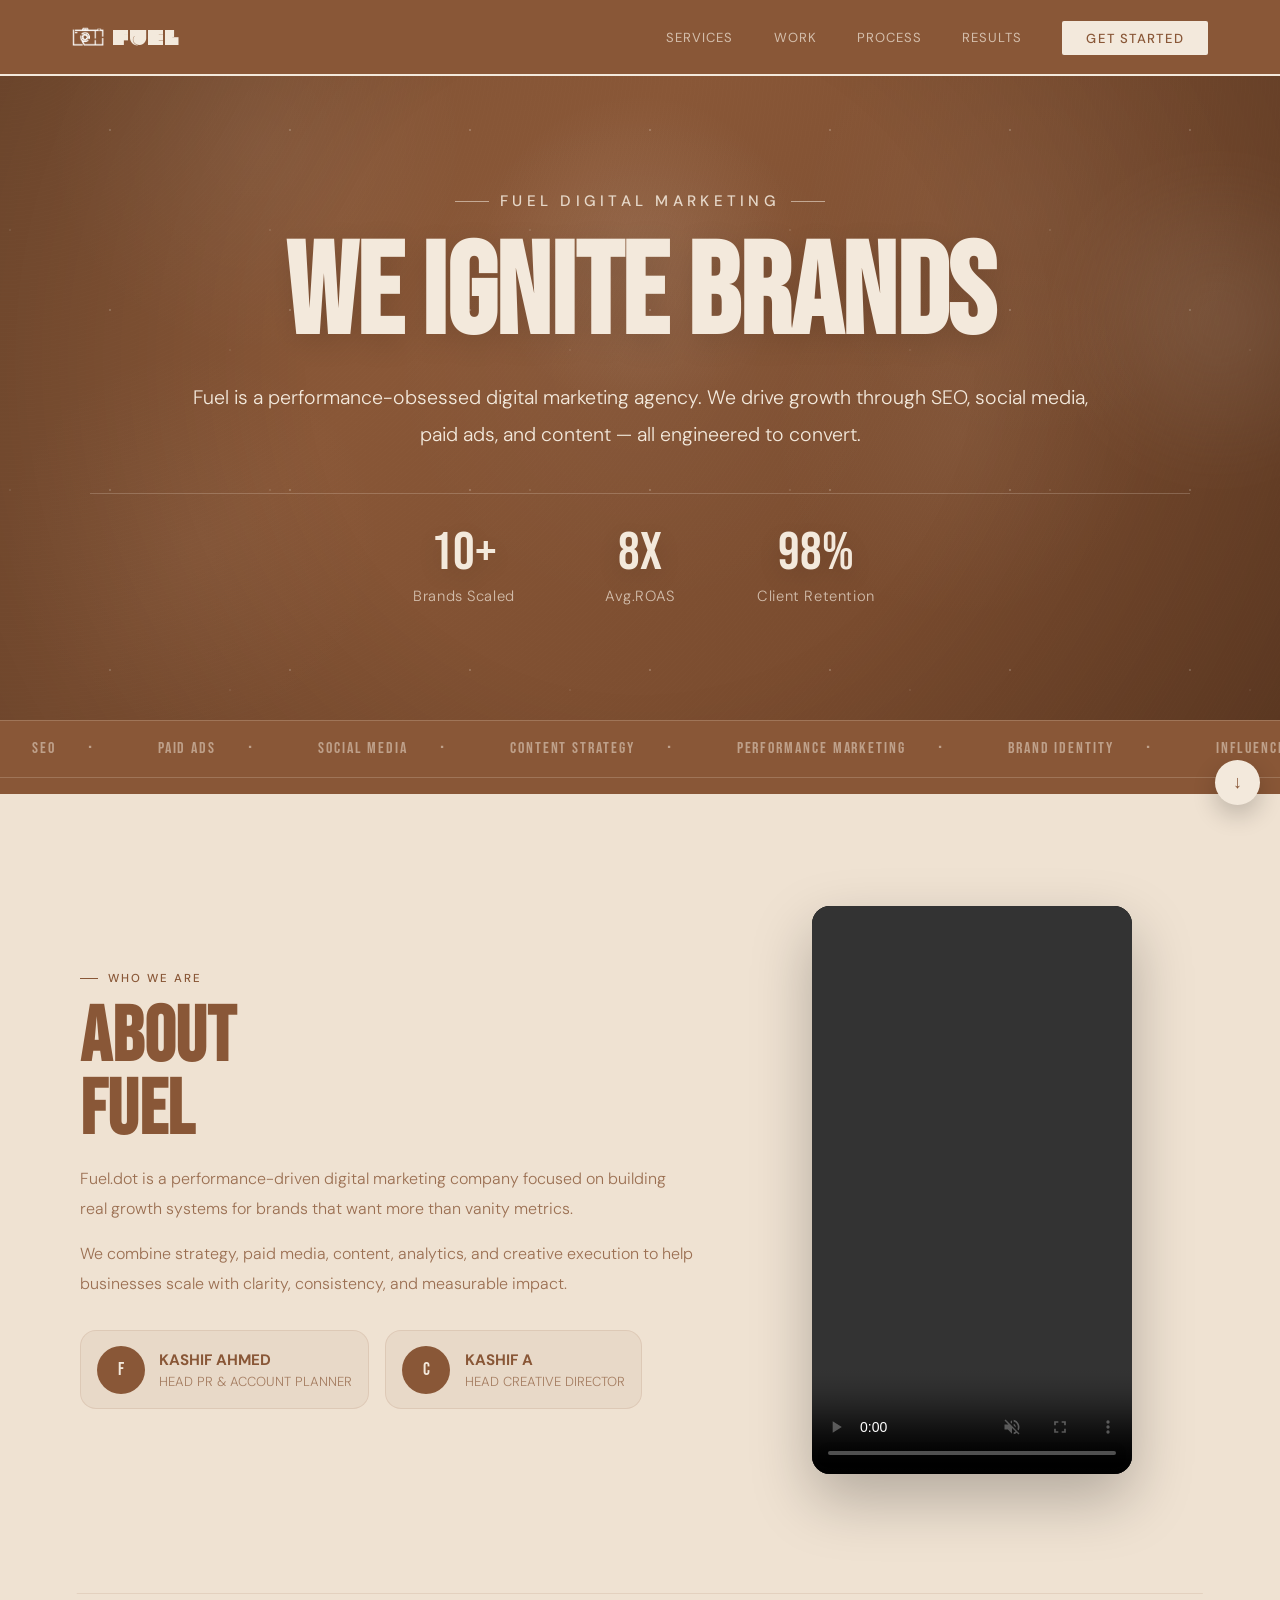
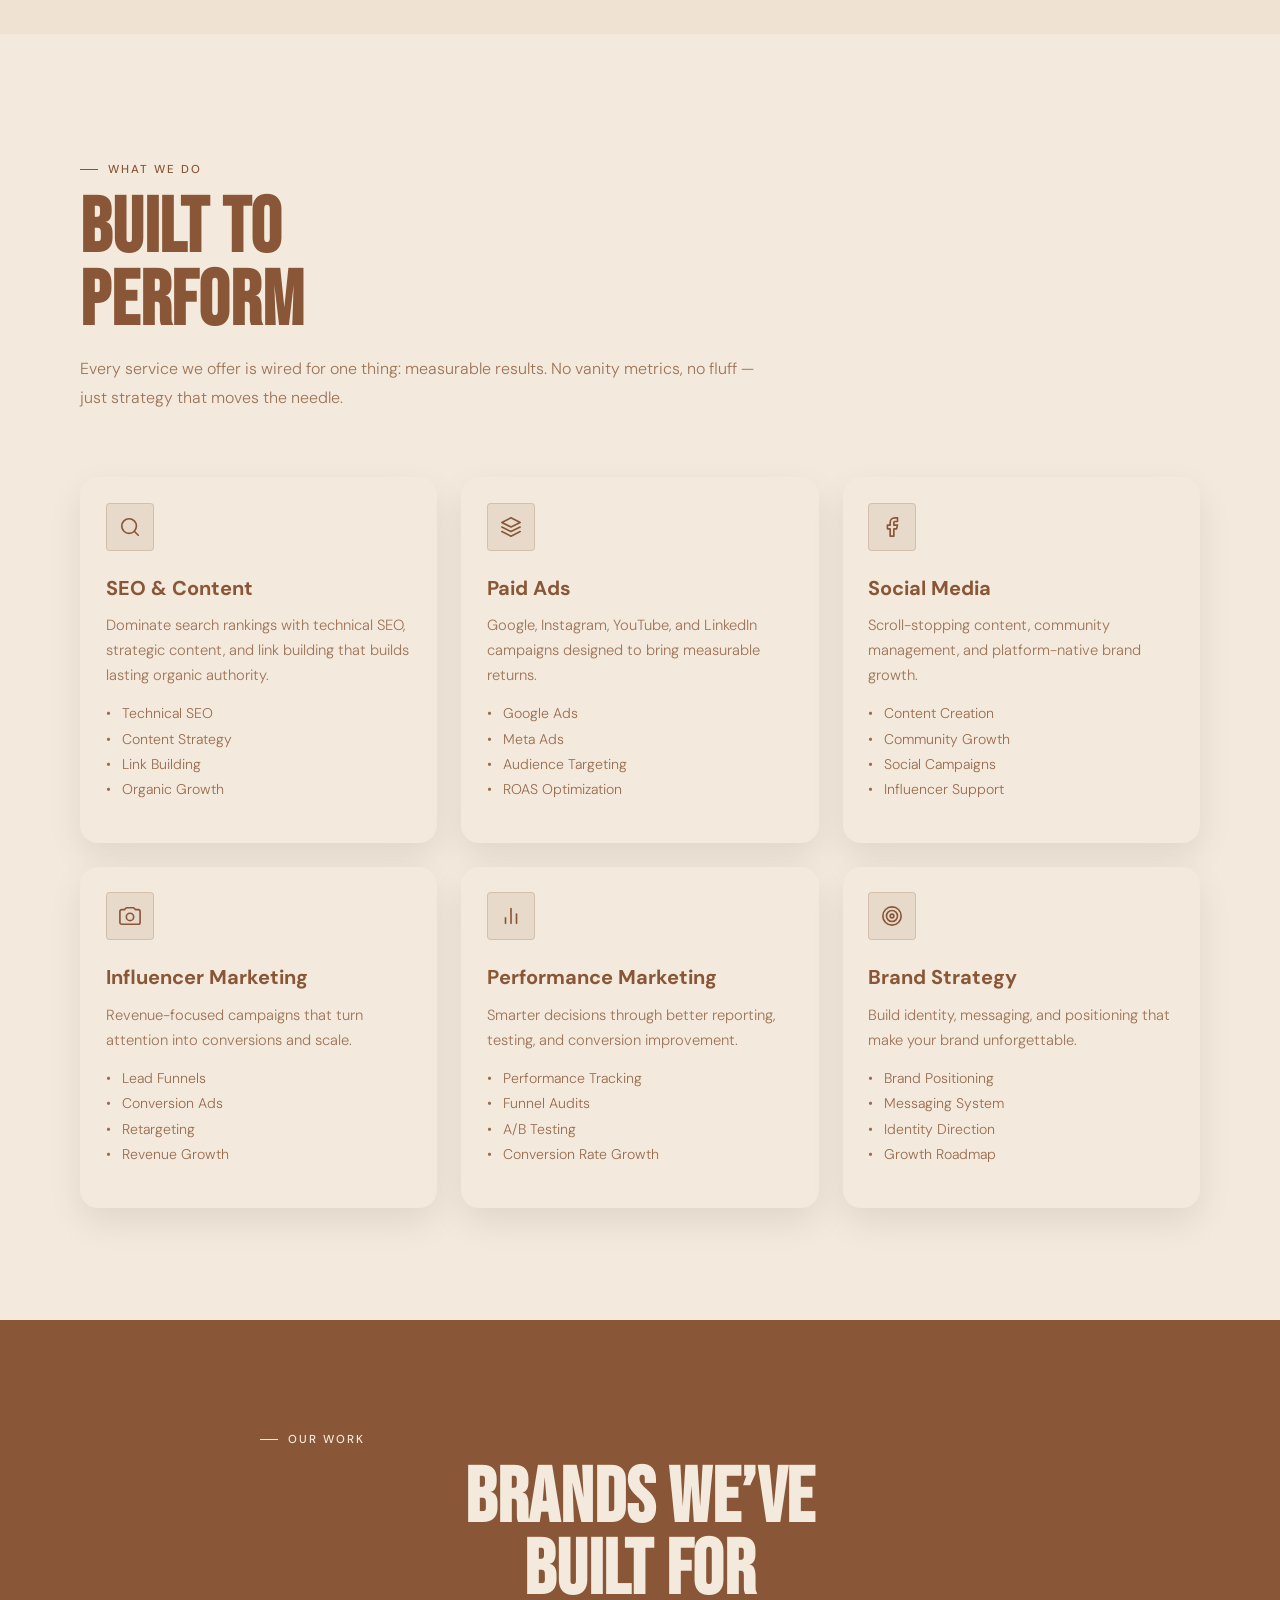
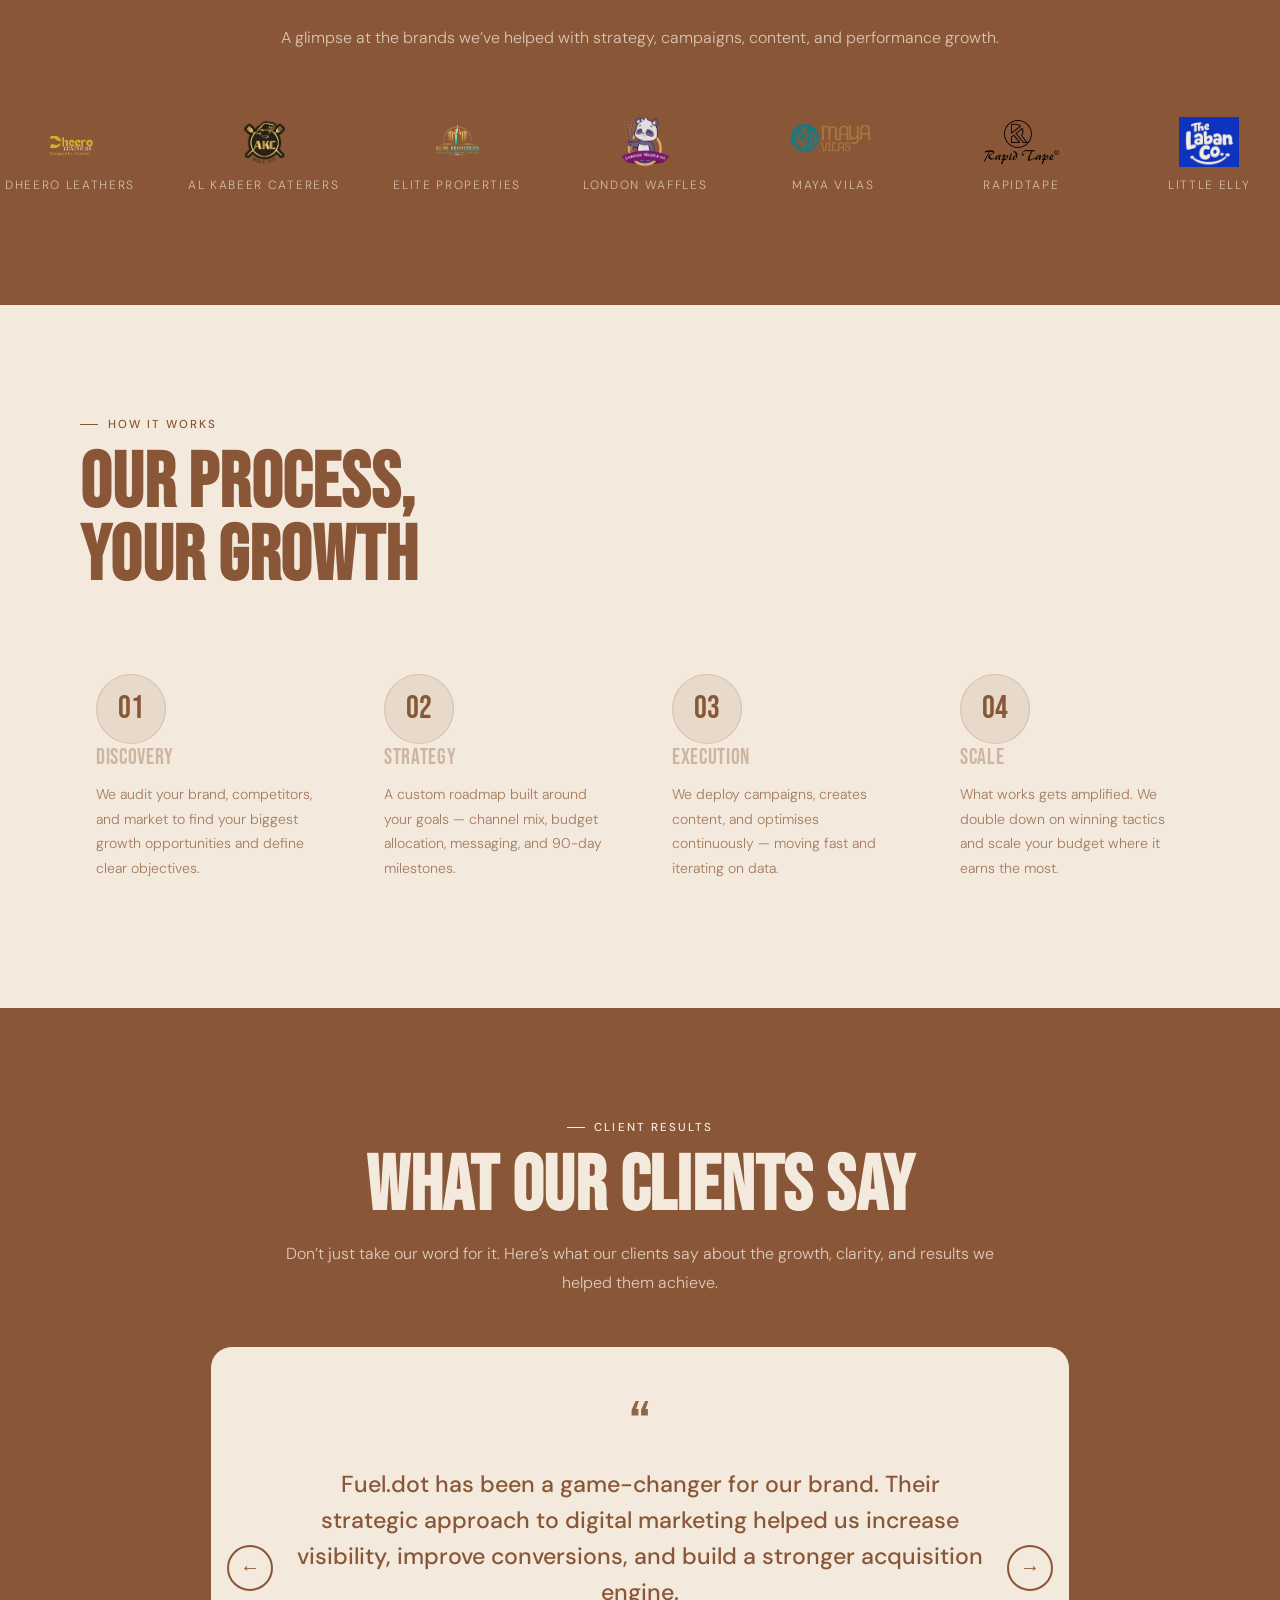
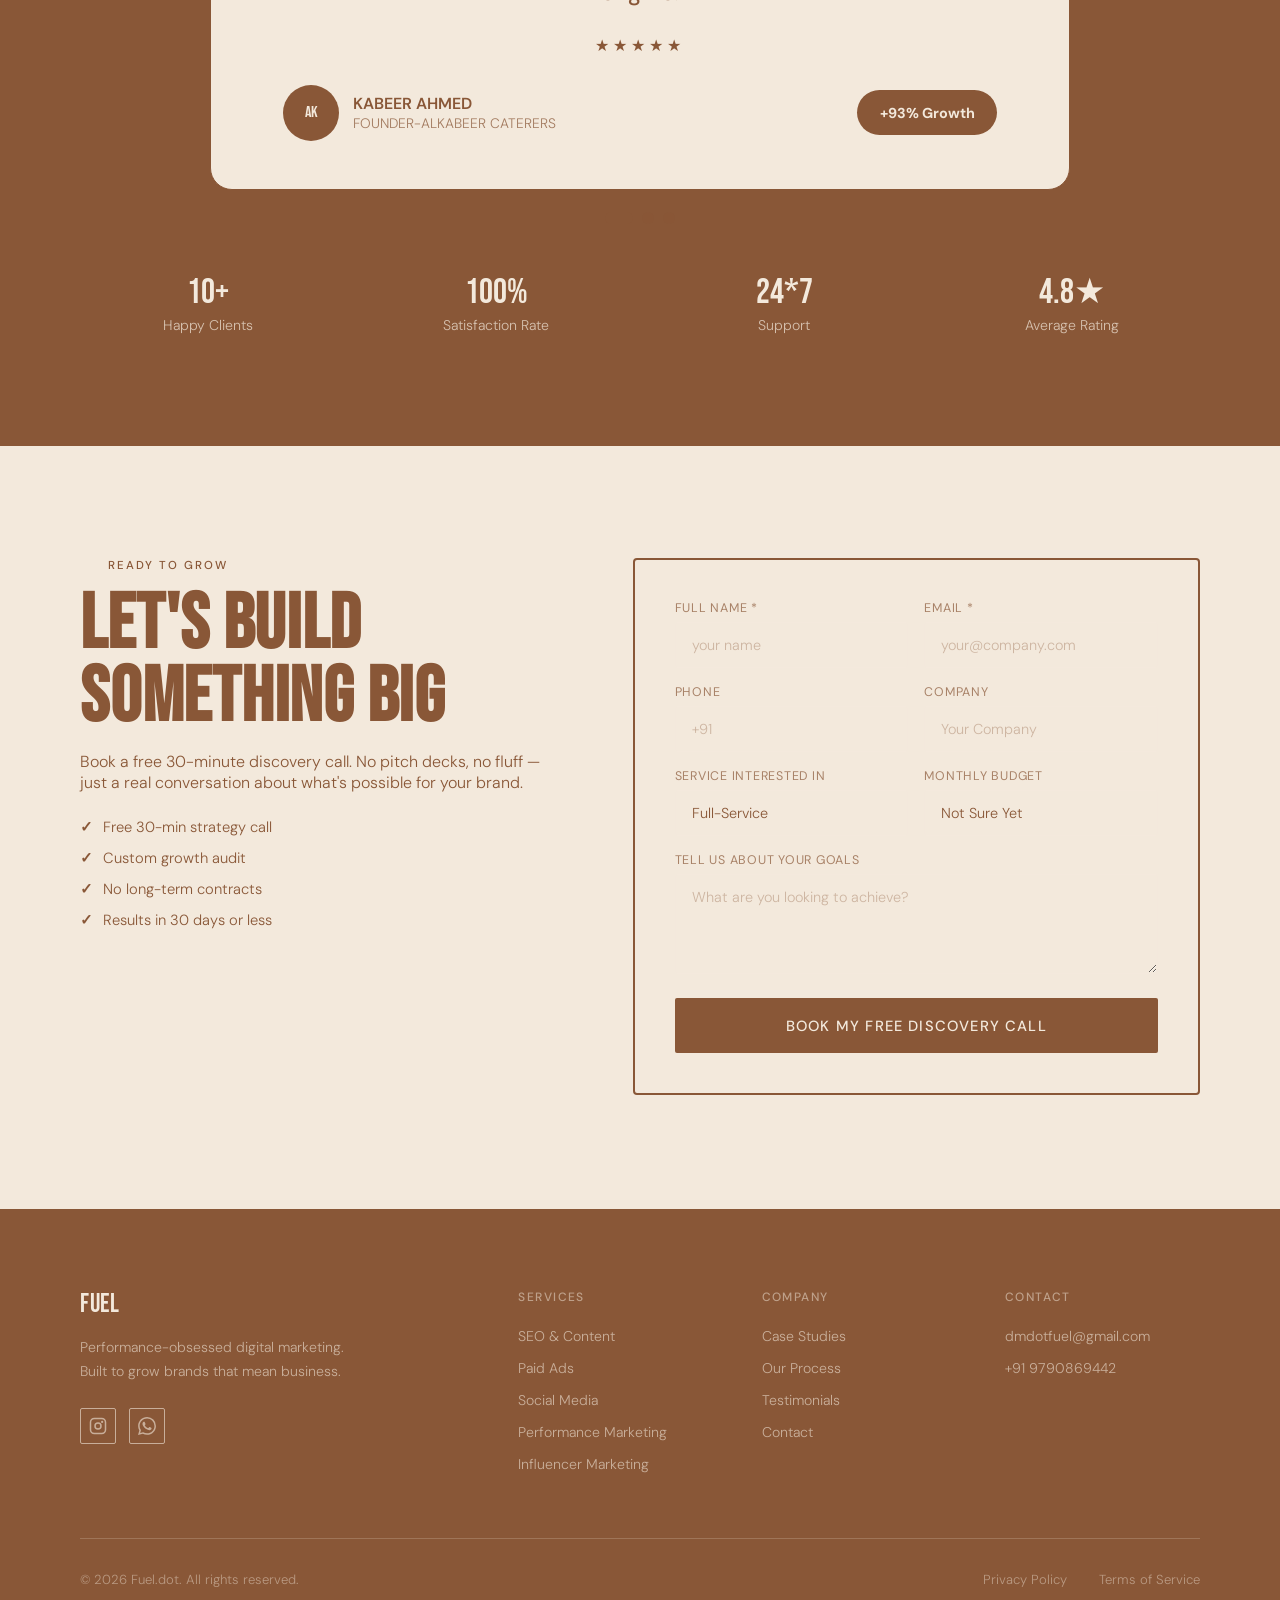
==== index.html @ f2b4657d "Add logo items for Little Elly, Laban Co, and Stryx" ====
<!doctype html>
<html lang="en">
  <head>
    <meta charset="UTF-8" />
    <meta name="viewport" content="width=device-width, initial-scale=1.0" />
    <meta
      name="description"
      content="Fuel is a full-service digital marketing agency driving growth through SEO, paid ads, social media, and content strategy."
    />
    <title>FUEL  Full-Service Digital Marketing Agency</title>
    <link rel="preconnect" href="https://fonts.googleapis.com" />
    <link
      href="https://fonts.googleapis.com/css2?family=Bebas+Neue&family=DM+Sans:ital,opsz,wght@0,9..40,300;0,9..40,400;0,9..40,500;1,9..40,300&display=swap"
      rel="stylesheet"
    />
    <link rel="stylesheet" href="style.css" >
    <!-- Google tag (gtag.js) -->
   <script async src="https://www.googletagmanager.com/gtag/js?id=G-Q38ZNYZVYC"></script>
   <script>
   window.dataLayer = window.dataLayer || [];
   function gtag(){dataLayer.push(arguments);}
   gtag('js', new Date());
   gtag('config', 'G-Q38ZNYZVYC');
   </script>
   </head>
   </html>
    <!-- NAV -->
    <nav id="navbar">
      <div class="nav-inner">
        <a href="index.html" class="logo">
        <img src="fuel-logo.png" alt="Fuel Logo" />
        <span>FUEL</span>
        </a>
        <button class="hamburger" id="hamburger" aria-label="Toggle menu">
          <span></span><span></span><span></span>
        </button>
        <ul class="nav-links" id="navLinks">
          <li><a href="#services">Services</a></li>
          <li><a href="#work">Work</a></li>
          <li><a href="#process">Process</a></li>
          <li><a href="#testimonials">Results</a></li>
          <li><a href="#contact" class="nav-cta">Get Started</a></li>
        </ul>
      </div>
    </nav>

    <!-- HERO — Coffee bg, Cream text -->
    <section class="hero" id="home">
      <div class="hero-grid-bg"></div>
      <div class="hero-glow"></div>
      <div class="hero-cinematic-bg"></div>
      <div class="hero-sparkles"></div>
      <div class="hero-grain"></div>
      <div class="hero-content">
        <div class="hero-eyebrow">FUEL DIGITAL MARKETING</div>

        <h1 class="hero-title">WE IGNITE BRANDS</h1>

        <p class="hero-sub hero-sub-wide hero-reveal-delay">
          Fuel is a performance-obsessed digital marketing agency. We drive
          growth through SEO, social media, paid ads, and content — all
          engineered to convert.
        </p>

        <div class="hero-stats hero-stats-wide hero-reveal-delay-2">
          <div class="stat-item">
            <div class="stat-num">10+</div>
            <div class="stat-label">Brands Scaled</div>
          </div>
          <div class="stat-item">
            <div class="stat-num">8X</div>
            <div class="stat-label">Avg.ROAS</div>
          </div>
          <div class="stat-item">
            <div class="stat-num">98%</div>
            <div class="stat-label">Client Retention</div>
          </div>
        </div>
      </div>
    </section>

    <!-- MARQUEE — Coffee bg -->
    <div class="marquee-wrap">
      <div class="marquee-track">
        <span class="marquee-item">SEO <span class="dot">·</span></span>
        <span class="marquee-item">Paid Ads <span class="dot">·</span></span>
        <span class="marquee-item"
          >Social Media <span class="dot">·</span></span
        >
        <span class="marquee-item"
          >Content Strategy <span class="dot">·</span></span
        >
        <span class="marquee-item"
          >Performance Marketing <span class="dot">·</span></span
        >
        <span class="marquee-item"
          >Brand Identity <span class="dot">·</span></span
        >
        <span class="marquee-item"
          >Influencer Marketing <span class="dot">·</span></span
        >
        <span class="marquee-item"
          >Growth Building <span class="dot">·</span></span
        >
        <span class="marquee-item">SEO <span class="dot">·</span></span>
        <span class="marquee-item">Paid Ads <span class="dot">·</span></span>
        <span class="marquee-item"
          >Social Media <span class="dot">·</span></span
        >
        <span class="marquee-item"
          >Content Strategy <span class="dot">·</span></span
        >
        <span class="marquee-item"
          >Performance Marketing <span class="dot">·</span></span
        >
        <span class="marquee-item"
          >Brand Identity <span class="dot">·</span></span
        >
        <span class="marquee-item"
          >Influencer Marketing <span class="dot">·</span></span
        >
        <span class="marquee-item"
          >Growth Building <span class="dot">·</span></span
        >
      </div>
    </div>
    <!--ABOUT-->
    <section id="about" class="section section-alt about-section">
      <div class="container">
        <div class="about-layout">
          <div class="about-content reveal">
            <div class="section-label">Who We Are</div>
            <h2>ABOUT<br />FUEL</h2>

            <p class="about-copy">
              Fuel.dot is a performance-driven digital marketing company focused
              on building real growth systems for brands that want more than
              vanity metrics.
            </p>

            <p class="about-copy">
              We combine strategy, paid media, content, analytics, and creative
              execution to help businesses scale with clarity, consistency, and
              measurable impact.
            </p>

            <div class="about-founders">
              <div class="founder-card">
                <div class="founder-avatar">F</div>
                <div class="founder-info">
                  <h4>KASHIF AHMED </h4>
                  <p>HEAD PR & ACCOUNT PLANNER</p>
                </div>
              </div>

              <div class="founder-card">
                <div class="founder-avatar">C</div>
                <div class="founder-info">
                  <h4>KASHIF A</h4>
                  <p>HEAD CREATIVE DIRECTOR</p>
                </div>
              </div>
            </div>
          </div>
          <div class="about-side reveal">
          <div class="about-video-wrapper">
          <video id="aboutVideo" controls muted loop playsinline>
          <source src="fuel-video.mp4" type="video/mp4" />
          </video>
          </div>
          </div>         
        </div>
    </section>

    <!-- SERVICES — Cream bg, Coffee text -->
    <section id="services" class="section section-alt">
       <div class="container">
        <div class="services-header reveal">
          <div class="section-label">What We Do</div>
          <h2 class="coffee-text">BUILT TO<br />PERFORM</h2>
          <p>
            Every service we offer is wired for one thing: measurable results.
            No vanity metrics, no fluff — just strategy that moves the needle.
          </p>
        </div>
        <div class="services-grid-new">

  <article class="service-card-new reveal">
    <div class="service-icon">
    <svg width="22" height="22" viewBox="0 0 24 24" fill="none" stroke="currentColor" stroke-width="1.8" stroke-linecap="round" stroke-linejoin="round"><circle cx="11" cy="11" r="8"/><path d="m21 21-4.35-4.35"/></svg>
    </div>

    <h3>SEO & Content</h3>
    <p>
      Dominate search rankings with technical SEO, strategic content, and
      link building that builds lasting organic authority.
    </p>
    <ul>
      <li>Technical SEO</li>
      <li>Content Strategy</li>
      <li>Link Building</li>
      <li>Organic Growth</li>
    </ul>
  </article>

  <article class="service-card-new reveal">
    <div class="service-icon">
    <svg width="22" height="22" viewBox="0 0 24 24" fill="none" stroke="currentColor" stroke-width="1.8" stroke-linecap="round" stroke-linejoin="round"><path d="M12 2L2 7l10 5 10-5-10-5z"/><path d="M2 17l10 5 10-5"/><path d="M2 12l10 5 10-5"/></svg>
    </div>

    <h3>Paid Ads </h3>
    <p>
      Google, Instagram, YouTube, and LinkedIn campaigns designed to bring measurable returns.
    </p>
    <ul>
      <li>Google Ads</li>
      <li>Meta Ads</li>
      <li>Audience Targeting</li>
      <li>ROAS Optimization</li>
    </ul>
  </article>

  <article class="service-card-new reveal">
    <div class="service-icon">
    <svg width="22" height="22" viewBox="0 0 24 24" fill="none" stroke="currentColor" stroke-width="1.8" stroke-linecap="round" stroke-linejoin="round"><path d="M18 2h-3a5 5 0 0 0-5 5v3H7v4h3v8h4v-8h3l1-4h-4V7a1 1 0 0 1 1-1h3z"/></svg>
    </div>
    <h3>Social Media</h3>
    <p>
      Scroll-stopping content, community management, and platform-native brand growth.
    </p>
    <ul>
      <li>Content Creation</li>
      <li>Community Growth</li>
      <li>Social Campaigns</li>
      <li>Influencer Support</li>
    </ul>
  </article>

  <article class="service-card-new reveal">
    <div class="service-icon">
    <svg width="22" height="22" viewBox="0 0 24 24" fill="none" stroke="currentColor" stroke-width="1.8" stroke-linecap="round" stroke-linejoin="round">
    <path d="M23 19a2 2 0 0 1-2 2H3a2 2 0 0 1-2-2V7a2 2 0 0 1 2-2h3l2-2h8l2 2h3a2 2 0 0 1 2 2z"/>
    <circle cx="12" cy="13" r="4"/>
    </svg>
    </div>
   
    <h3>Influencer Marketing</h3>
    <p>
      Revenue-focused campaigns that turn attention into conversions and scale.
    </p>
    <ul>
      <li>Lead Funnels</li>
      <li>Conversion Ads</li>
      <li>Retargeting</li>
      <li>Revenue Growth</li>
    </ul>
  </article>

  <article class="service-card-new reveal">
   <div class="service-icon">
   <svg width="22" height="22" viewBox="0 0 24 24" fill="none" stroke="currentColor" stroke-width="1.8" stroke-linecap="round" stroke-linejoin="round"><line x1="18" x2="18" y1="20" y2="10"/><line x1="12" x2="12" y1="20" y2="4"/><line x1="6" x2="6" y1="20" y2="14"/></svg>
   </div>
    <h3>Performance Marketing</h3>
    <p>
      Smarter decisions through better reporting, testing, and conversion improvement.
    </p>
    <ul>
      <li>Performance Tracking</li>
      <li>Funnel Audits</li>
      <li>A/B Testing</li>
      <li>Conversion Rate Growth</li>
    </ul>
  </article>

  <article class="service-card-new reveal">
    <div class="service-icon">
    <svg width="22" height="22" viewBox="0 0 24 24" fill="none" stroke="currentColor" stroke-width="1.8" stroke-linecap="round" stroke-linejoin="round"><circle cx="12" cy="12" r="10"/><circle cx="12" cy="12" r="6"/><circle cx="12" cy="12" r="2"/></svg>
    </div>
    <h3>Brand Strategy</h3>
    <p>
      Build identity, messaging, and positioning that make your brand unforgettable.
    </p>
    <ul>
      <li>Brand Positioning</li>
      <li>Messaging System</li>
      <li>Identity Direction</li>
      <li>Growth Roadmap</li>
    </ul>
  </article>

</div>
</section>

    <!-- WORK — Coffee bg, Cream text -->
     <section id="work" class="section work-logo-section">
     <div class="container">
     <div class="section-header reveal work-logo-header">
      <div class="section-label">Our Work</div>
      <h2>BRANDS WE’VE<br />BUILT FOR</h2>
      <p>
        A glimpse at the brands we’ve helped with strategy, campaigns, content,
        and performance growth.
      </p>
    </div>
  </div>
  <div class="logo-marquee">
  <div class="logo-marquee-track">

    <!-- ORIGINAL SET -->
    <div class="logo-item">
      <img src="DHEERO_IMG-removebg-preview.png" />
      <span>Dheero Leathers</span>
    </div>

    <div class="logo-item">
      <img src="AlKabeer_img-removebg-preview.png" />
      <span>AL Kabeer Caterers</span>
    </div>

    <div class="logo-item">
      <img src="ELITE_img-removebg-preview.png" />
      <span>Elite Properties</span>
    </div>

    <div class="logo-item">
      <img src="london-removebg.png" />
      <span>London Waffles</span>
    </div>

    <div class="logo-item">
      <img src="Maya_img-removebg-preview.png"/>
      <span>Maya Vilas</span>
    </div>

     <div class="logo-item">
      <img src="Rapidtape.png"/>
      <span>Rapidtape</span>
    </div>

    <div class="logo-item">
      <img src="Little Elly img.png"/>
      <span>Little Elly</span>
    </div>

    <div class="logo-item">
      <img src="Laban Img.jpg"/>
      <span>The Laban Co</span>
    </div>

    <div class="logo-item">
      <img src="Stryx img.png"/>
      <span>Stryx</span>
    </div>

    <!-- DUPLICATE (IMPORTANT for infinite scroll) -->
    <div class="logo-item">
      <img src="DHEERO_IMG-removebg-preview.png" />
      <span>Dheero Leathers</span>
    </div>

    <div class="logo-item">
      <img src="AlKabeer_img-removebg-preview.png" />
      <span>AL Kabeer Caterers</span>
    </div>

    <div class="logo-item">
      <img src="ELITE_img-removebg-preview.png" />
      <span>Elite Properties</span>
    </div>

    <div class="logo-item">
      <img src="Maya_img-removebg-preview.png"/>
      <span>Maya Vilas</span>
    </div>

      <div class="logo-item">
      <img src="Rapidtape.png"/>
      <span>Rapidtape</span>
      </div>

    <div class="logo-item">
      <img src="london-removebg.png" />
      <span>London Waffles</span>
    </div>
    <div class="logo-item">
      <img src="DHEERO_IMG-removebg-preview.png" />
      <span>Dheero Leathers</span>
    </div>

    <div class="logo-item">
      <img src="AlKabeer_img-removebg-preview.png" />
      <span>AL Kabeer Caterers</span>
    </div>

    <div class="logo-item">
      <img src="ELITE_img-removebg-preview.png" />
      <span>Elite Properties</span>
    </div>

    <div class="logo-item">
      <img src="Maya_img-removebg-preview.png"/>
      <span>Maya Vilas</span>
    </div>

      <div class="logo-item">
      <img src="Rapidtape.png"/>
      <span>Rapidtape</span>
      </div>


    <div class="logo-item">
      <img src="london removebg.png" />
      <span>London Waffles</span>
    </div>

     <div class="logo-item">
      <img src="Little Elly img.png"/>
      <span>Little Elly</span>
    </div>

     <div class="logo-item">
      <img src="Laban Img.jpg"/>
      <span>The Laban Co</span>
    </div>

     <div class="logo-item">
      <img src="Stryx img.png"/>
      <span>Stryx</span>
    </div>
  </div>
</div>
</div>
</section>
    
    <!-- PROCESS — Cream bg, Coffee text -->
    <section id="process" class="section section-alt">
      <div class="container">
        <div class="section-header reveal">
          <div class="section-label">How It Works</div>
          <h2 class="coffee-text">OUR PROCESS,<br />YOUR GROWTH</h2>
        </div>
        <div class="process-steps reveal-sequence">
          <div class="process-step reveal-item">
            <div class="step-num">01</div>
            <div class="step-title">Discovery</div>
            <p>
              We audit your brand, competitors, and market to find your biggest
              growth opportunities and define clear objectives.
            </p>
          </div>
          <div class="process-step reveal-item">
            <div class="step-num">02</div>
            <div class="step-title">Strategy</div>
            <p>
              A custom roadmap built around your goals — channel mix, budget
              allocation, messaging, and 90-day milestones.
            </p>
          </div>
          <div class="process-step reveal-item">
            <div class="step-num">03</div>
            <div class="step-title">Execution</div>
            <p>
              We deploy campaigns, creates content, and optimises continuously —
              moving fast and iterating on data.
            </p>
          </div>
          <div class="process-step reveal-item">
            <div class="step-num">04</div>
            <div class="step-title">Scale</div>
            <p>
              What works gets amplified. We double down on winning tactics and
              scale your budget where it earns the most.
            </p>
          </div>
        </div>
      </div>
    </section>

    <!--TESTIMONIALS-->
    <section id="testimonials" class="section testimonials-section">
      <div class="container">
        <div class="testimonials-header reveal">
          <div class="section-label">Client Results</div>
          <h2>WHAT OUR CLIENTS SAY</h2>
          <p>
            Don’t just take our word for it. Here’s what our clients say about
            the growth, clarity, and results we helped them achieve.
          </p>
        </div>

        <div class="testimonial-slider reveal">
          <button
            class="testimonial-arrow left"
            id="testiPrev"
            aria-label="Previous testimonial"
          >
            ←
          </button>

          <div class="testimonial-track" id="testimonialTrack">
            <div class="testimonial-slide active">
              <div class="quote-mark">“</div>
              <p class="featured-testimonial-text">
                Fuel.dot has been a game-changer for our brand. Their strategic
                approach to digital marketing helped us increase visibility,
                improve conversions, and build a stronger acquisition engine.
              </p>

              <div class="stars">★★★★★</div>

              <div class="featured-testimonial-footer">
                <div class="featured-profile">
                  <div class="featured-avatar">AK</div>
                  <div>
                    <div class="featured-name">KABEER AHMED</div>
                    <div class="featured-role">FOUNDER-ALKABEER CATERERS</div>
                  </div>
                </div>

                <div class="featured-badge">+93% Growth</div>
              </div>
            </div>

            <div class="testimonial-slide">
              <div class="quote-mark">“</div>
              <p class="featured-testimonial-text">
                The SEO and content strategy from Fuel.dot transformed our
                digital presence. We went from almost invisible online to
                ranking for valuable industry keywords that now bring us
                qualified leads.
              </p>

              <div class="stars">★★★★★</div>

              <div class="featured-testimonial-footer">
                <div class="featured-profile">
                  <div class="featured-avatar">DL</div>
                  <div>
                    <div class="featured-name">DHEERO LEATHERS</div>
                    <div class="featured-role">
                      Head of Marketing
                    </div>
                  </div>
                </div>

                <div class="featured-badge">98% Satisfaction</div>
              </div>
            </div>

            <div class="testimonial-slide">
              <div class="quote-mark">“</div>
              <p class="featured-testimonial-text">
                We were skeptical at first, but Fuel.dot became an extension of
                our internal team. Their social media and creative direction
                helped us build strong momentum and measurable brand growth.
              </p>

              <div class="stars">★★★★★</div>

              <div class="featured-testimonial-footer">
                <div class="featured-profile">
                  <div class="featured-avatar">EL</div>
                  <div>
                    <div class="featured-name">ELITE PROPERTIES</div>
                    <div class="featured-role">Founder</div>
                  </div>
                </div>

                <div class="featured-badge">24/7 Support</div>
              </div>
            </div>
          </div>

          <button
            class="testimonial-arrow right"
            id="testiNext"
            aria-label="Next testimonial"
          >
            →
          </button>
        </div>

        <div class="testimonial-dots">
          <button
            class="dot active"
            data-slide="0"
            aria-label="Go to slide 1"
          ></button>
          <button
            class="dot"
            data-slide="1"
            aria-label="Go to slide 2"
          ></button>
          <button
            class="dot"
            data-slide="2"
            aria-label="Go to slide 3"
          ></button>
        </div>

        <div class="testimonial-stats reveal">
          <div class="testimonial-stat">
            <div class="testimonial-stat-num">10+</div>
            <div class="testimonial-stat-label">Happy Clients</div>
          </div>
          <div class="testimonial-stat">
            <div class="testimonial-stat-num">100%</div>
            <div class="testimonial-stat-label">Satisfaction Rate</div>
          </div>
          <div class="testimonial-stat">
            <div class="testimonial-stat-num">24*7</div>
            <div class="testimonial-stat-label">Support</div>
          </div>
          <div class="testimonial-stat">
            <div class="testimonial-stat-num">4.8★</div>
            <div class="testimonial-stat-label">Average Rating</div>
          </div>
        </div>
      </div>
    </section>

    <!-- CONTACT — Cream bg, Coffee text -->
    <section id="contact" class="section cta-section">
      <div class="container">
        <div class="cta-inner">
          <div class="cta-left reveal">
            <div class="section-label">Ready to Grow</div>
            <h2 class="coffee-text">LET'S BUILD<br />SOMETHING BIG</h2>
            <p>
              Book a free 30-minute discovery call. No pitch decks, no fluff —
              just a real conversation about what's possible for your brand.
            </p>
            <ul class="cta-bullets">
              <li>Free 30-min strategy call</li>
              <li>Custom growth audit</li>
              <li>No long-term contracts</li>
              <li>Results in 30 days or less</li>
            </ul>
          </div>
          <div class="cta-right reveal">
            <!--form class="contact-form" id="discoveryForm"-->
            <form class="contact-form" id="discoveryForm" action="https://api.web3forms.com/submit" method="POST">
            <input type="hidden" name="access_key" value="8236ac37-267b-4000-a3ca-18fb8862c89e">
            <input type="hidden" name="subject" value="New Lead from Fuel.dot Website">
            <input type="hidden" name="from_name" value="Fuel.dot Website">
            
              <div class="form-row">
                <div class="form-group">
                  <label for="name">Full Name *</label
                  ><input
                    type="text"
                    id="name"
                    name="name"
                    placeholder="your name"
                    required
                  />
                </div>
                <div class="form-group">
                  <label for="email">Email *</label
                  ><input
                    type="email"
                    id="email"
                    name="email"
                    placeholder="your@company.com"
                    required
                  />
                </div>
              </div>
              <div class="form-row">
                <div class="form-group">
                  <label for="phone">Phone</label
                  ><input
                    type="tel"
                    id="phone"
                    name="phone"
                    placeholder="+91 "
                  />
                </div>
                <div class="form-group">
                  <label for="company">Company</label
                  ><input
                    type="text"
                    id="company"
                    name="company"
                    placeholder="Your Company"
                  />
                </div>
              </div>
              <div class="form-row">
                <div class="form-group">
                  <label for="service">Service Interested In</label>
                  <select id="service" name="service">
                    <option value="full-service">Full-Service</option>
                    <option value="seo">SEO & Content</option>
                    <option value="paid-ads">Paid Ads</option>
                    <option value="social-media">Social Media</option>
                    <option value="influencer-marketing">Influencer Marketing</option>
                    <option value="Performance-marketing">
                      Performance Marketing
                    </option>
                    <option value="analytics">Analytics</option>
                    <option value="brand-strategy">Brand Strategy</option>
                  </select>
                </div>
                <div class="form-group">
                  <label for="budget">Monthly Budget</label>
                  <select id="budget" name="budget">
                    <option value="not-sure">Not Sure Yet</option>
                    <!--option value="1k-5k">2,000 – 5,000</option>
                    <option value="5k-10k">5,000 – 10,000</option-->
                    <option value="20k-25k">20,000 – 25,000</option>
                    <option value="35k-40k">35,000 - 40,000</option>
                    <option value="50k-plus">50,000+</option>
                  </select>
                </div>
              </div>
              <div class="form-group">
                <label for="message">Tell us about your goals</label
                ><textarea
                  id="message"
                  name="message"
                  rows="4"
                  placeholder="What are you looking to achieve?"
                ></textarea>
              </div>
              <button type="submit" class="btn-submit" id="submitBtn">
                <span class="btn-text">Book My Free Discovery Call</span>
                <span class="btn-loader" style="display: none">Sending...</span>
              </button>
              <div class="form-feedback" id="formFeedback"></div>
            </form>
          </div>
        </div>
      </div>
    </section>

    <!-- FOOTER — Coffee bg, Cream text -->
    <footer>
      <div class="container">
        <div class="footer-inner">
          <div class="footer-brand">
            <div class="logo">Fuel</div>
            <p>
              Performance-obsessed digital marketing.<br />Built to grow brands
              that mean business.
            </p>
            <div class="social-links">
              <!--a
                href="https://instagram.com/fuel.dot"
                target="_blank"
                class="social-btn"
                aria-label="Instagram"
                >IG</a
              >
              <a
                href="https://wa.me/919790869442"
                target="_blank"
                class="social-btn"
                aria-label="WhatsApp"
                >WA</a
            -->
              <a href="https://instagram.com/fuel.dot" target="_blank" aria-label="Instagram">
              <svg width="18" height="18" viewBox="0 0 24 24" fill="none" stroke="currentColor" stroke-width="2" stroke-linecap="round" stroke-linejoin="round"><rect x="2" y="2" width="20" height="20" rx="5"/><circle cx="12" cy="12" r="4"/><circle cx="17.5" cy="6.5" r="1.5" fill="currentColor" stroke="none"/></svg>
              </a>
              <a href="https://wa.me/919790869442" target="_blank" aria-label="WhatsApp">
              <svg width="18" height="18" viewBox="0 0 24 24" fill="currentColor"><path d="M17.472 14.382c-.297-.149-1.758-.867-2.03-.967-.273-.099-.471-.148-.67.15-.197.297-.767.966-.94 1.164-.173.199-.347.223-.644.075-.297-.15-1.255-.463-2.39-1.475-.883-.788-1.48-1.761-1.653-2.059-.173-.297-.018-.458.13-.606.134-.133.298-.347.446-.52.149-.174.198-.298.298-.497.099-.198.05-.371-.025-.52-.075-.149-.669-1.612-.916-2.207-.242-.579-.487-.5-.669-.51-.173-.008-.371-.01-.57-.01-.198 0-.52.074-.792.372-.272.297-1.04 1.016-1.04 2.479 0 1.462 1.065 2.875 1.213 3.074.149.198 2.096 3.2 5.077 4.487.709.306 1.262.489 1.694.625.712.227 1.36.195 1.871.118.571-.085 1.758-.719 2.006-1.413.248-.694.248-1.289.173-1.413-.074-.124-.272-.198-.57-.347m-5.421 7.403h-.004a9.87 9.87 0 01-5.031-1.378l-.361-.214-3.741.982.998-3.648-.235-.374a9.86 9.86 0 01-1.51-5.26c.001-5.45 4.436-9.884 9.888-9.884 2.64 0 5.122 1.03 6.988 2.898a9.825 9.825 0 012.893 6.994c-.003 5.45-4.437 9.884-9.885 9.884m8.413-18.297A11.815 11.815 0 0012.05 0C5.495 0 .16 5.335.157 11.892c0 2.096.547 4.142 1.588 5.945L.057 24l6.305-1.654a11.882 11.882 0 005.683 1.448h.005c6.554 0 11.89-5.335 11.893-11.893a11.821 11.821 0 00-3.48-8.413z"/></svg>
              </a>  
            </div>
          </div>
          <div class="footer-links-group">
            <h4>Services</h4>
            <ul>
              <li><a href="#services">SEO & Content</a></li>
              <li><a href="#services">Paid Ads</a></li>
              <li><a href="#services">Social Media</a></li>
              <li><a href="#services">Performance Marketing</a></li>
              <li><a href="#services">Influencer Marketing</a></li>
            </ul>
          </div>
          <div class="footer-links-group">
            <h4>Company</h4>
            <ul>
              <li><a href="#work">Case Studies</a></li>
              <li><a href="#process">Our Process</a></li>
              <li><a href="#testimonials">Testimonials</a></li>
              <li><a href="#contact">Contact</a></li>
            </ul>
          </div>
          <div class="footer-links-group">
            <h4>Contact</h4>
            <ul>
              <li>
                <a 
                   href="https://mail.google.com/mail/?view=cm&fs=1&to=dmdotfuel@gmail.com&su=Business%20Inquiry&body=Hi%20Fuel%20Team%2C%20I%20want%20to%20connect."
                  target="_blank"
                >
                 dmdotfuel@gmail.com
              </a></li>
            <li><a href="tel:+919790869442">+91 9790869442</a></li>
            </ul>
          </div>
        </div>
        <div class="footer-bottom">
          <p>© 2026 Fuel.dot. All rights reserved.</p>
          <div>
            <a href="#">Privacy Policy</a><a href="#">Terms of Service</a>
          </div>
        </div>
      </div>
    </footer>
    <button id="scrollTopBtn" aria-label="Scroll to top">↑</button>
    <button id="scrollBottomBtn" aria-label="Scroll to bottom">↓</button>
    <!-- SUCCESS POPUP -->
    <div id="successPopup" class="success-popup">
    <div class="success-box">
      <h3>Message Sent Successfully</h3>
      <p>We’ll get back to you shortly.</p>
      <button onclick="closePopup()">OK</button>
    </div>
    </div>
    <script src="main.js"></script>
  </body>
</html>
---- style.css ----
/* FUEL.DOT — Strictly 2 Colors Only */
:root {
  --coffee: #895737;
  --cream: #f3e9dc;
}
*,
*::before,
*::after {
  box-sizing: border-box;
  margin: 0;
  padding: 0;
}
html {
  scroll-behavior: smooth;
}
@font-face {
  font-family: "Dovde";
  src: url("Dovde-Black.ttf") format("truetype");
  font-weight: 900;
  font-style: normal;
}
body {
  background: var(--coffee);
  color: var(--cream);
  font-family: "DM Sans", sans-serif;
  font-weight: 300;
  overflow-x: hidden;
}
a {
  text-decoration: none;
  color: inherit;
}

::-webkit-scrollbar {
  width: 6px;
}
::-webkit-scrollbar-track {
  background: var(--coffee);
}
::-webkit-scrollbar-thumb {
  background: var(--cream);
  border-radius: 3px;
}

.container {
  max-width: 1200px;
  margin: 0 auto;
  padding: 0 40px;
}
.section {
  padding: 7rem 0;
}
.section-alt {
  background: var(--cream);
  color: var(--coffee);
}
.section-alt h2 {
  color: var(--coffee);
}
.section-alt .section-label {
  color: var(--coffee);
}
.section-alt .section-label::before {
  background: var(--coffee);
}
.section-alt p {
  color: var(--coffee);
}

/* SECTION LABELS */
.section-label {
  font-size: 0.72rem;
  font-weight: 500;
  letter-spacing: 0.18em;
  text-transform: uppercase;
  color: var(--coffee);
  display: flex;
  align-items: center;
  gap: 0.6rem;
  margin-bottom: 1rem;
}
.section-label::before {
  content: "";
  display: block;
  width: 18px;
  height: 1px;
  background: var(--cream);
}
.section-header {
  margin-bottom: 4rem;
}
h2 {
  font-family: "Bebas Neue", sans-serif;
  font-size: clamp(3rem, 6vw, 5.5rem);
  line-height: 0.95;
  letter-spacing: 0.01em;
  color: var(--coffee);
  margin-bottom: 1rem;
}

/* NAV */
#navbar {
  position: fixed;
  top: 0;
  left: 0;
  right: 0;
  z-index: 1000;
  background: var(--coffee);
  border-bottom: 2px solid var(--cream);
  transition: transform 0.35s ease;
}
.nav-inner {
  max-width: 1200px;
  margin: 0 auto;
  padding: 1.3rem 2rem;
  display: flex;
  align-items: center;
  justify-content: space-between;
}
.logo {
  font-family: "Bebas Neue", sans-serif;
  font-size: 1.9rem;
  letter-spacing: 0.02em;
  color: var(--cream);
}
.logo span {
  color: var(--cream);
  opacity: 0.6;
}
.nav-links {
  list-style: none;
  display: flex;
  gap: 2.5rem;
  align-items: center;
}
.nav-links a {
  font-size: 0.82rem;
  font-weight: 400;
  letter-spacing: 0.08em;
  text-transform: uppercase;
  color: var(--cream);
  opacity: 0.7;
  transition: opacity 0.2s;
}
.nav-links a:hover {
  opacity: 1;
}
.nav-cta {
  background: var(--cream) !important;
  color: var(--coffee) !important;
  padding: 0.55rem 1.5rem !important;
  border-radius: 2px;
  font-weight: 500 !important;
  opacity: 1 !important;
  transition: opacity 0.2s !important;
}
.nav-cta:hover {
  opacity: 0.85 !important;
}
.hamburger {
  display: none;
  background: none;
  border: none;
  cursor: pointer;
  flex-direction: column;
  gap: 5px;
  padding: 4px;
}
.hamburger span {
  display: block;
  width: 24px;
  height: 1.5px;
  background: var(--cream);
  transition:
    transform 0.3s,
    opacity 0.3s;
}
.hamburger.open span:nth-child(1) {
  transform: translateY(6.5px) rotate(45deg);
}
.hamburger.open span:nth-child(2) {
  opacity: 0;
}
.hamburger.open span:nth-child(3) {
  transform: translateY(-6.5px) rotate(-45deg);
}

/* HERO */
.hero {
  min-height: 82vh;
  display: flex;
  align-items: center;
  justify-content: center;
  padding: 7rem 4rem 2rem;
  position: relative;
  overflow: hidden;
  background:
    radial-gradient(
      circle at 20% 20%,
      rgba(255, 255, 255, 0.05),
      transparent 18%
    ),
    radial-gradient(
      circle at 80% 30%,
      rgba(255, 255, 255, 0.04),
      transparent 20%
    ),
    radial-gradient(
      circle at 50% 50%,
      rgba(255, 255, 255, 0.03),
      transparent 35%
    ),
    linear-gradient(135deg, #7f5234 0%, #895737 38%, #6f4429 100%);
}
.hero-cinematic-bg {
  position: absolute;
  inset: 0;
  z-index: 0;
  background:
    radial-gradient(
      circle at 50% 35%,
      rgba(243, 233, 220, 0.1),
      transparent 20%
    ),
    radial-gradient(
      circle at 75% 60%,
      rgba(243, 233, 220, 0.05),
      transparent 18%
    ),
    radial-gradient(
      circle at 15% 75%,
      rgba(243, 233, 220, 0.04),
      transparent 16%
    );
  pointer-events: none;
}

/* luxury sparkles */
.hero-sparkles {
  position: absolute;
  inset: 0;
  z-index: 1;
  pointer-events: none;
  background-image:
    radial-gradient(circle, rgba(243, 233, 220, 0.65) 1px, transparent 1.5px),
    radial-gradient(circle, rgba(243, 233, 220, 0.35) 1px, transparent 1.5px),
    radial-gradient(circle, rgba(243, 233, 220, 0.25) 1px, transparent 1.5px);
  background-size:
    180px 180px,
    260px 260px,
    340px 340px;
  background-position:
    20px 40px,
    140px 100px,
    60px 180px;
  opacity: 0.35;
  animation: sparkleFloat 10s linear infinite;
}

/* subtle film grain / camera texture */
.hero-grain {
  position: absolute;
  inset: 0;
  z-index: 1;
  pointer-events: none;
  opacity: 0.08;
  background-image: repeating-radial-gradient(
    circle at 0 0,
    rgba(255, 255, 255, 0.16) 0 1px,
    transparent 1px 4px
  );
  mix-blend-mode: soft-light;
}

/* darker edges = cinematic lens feel */
.hero::after {
  content: "";
  position: absolute;
  inset: 0;
  z-index: 1;
  pointer-events: none;
  background: radial-gradient(
    circle at center,
    transparent 45%,
    rgba(0, 0, 0, 0.18) 100%
  );
}
/* make content stay above effects */
.hero-content {
  position: relative;
  z-index: 3;
}
/* lens flare streak */
.hero::before {
  content: "";
  position: absolute;
  top: 18%;
  right: -10%;
  width: 380px;
  height: 380px;
  z-index: 2;
  pointer-events: none;
  border-radius: 50%;
  background: radial-gradient(
    circle,
    rgba(243, 233, 220, 0.1),
    transparent 60%
  );
  filter: blur(18px);
  animation: lensPulse 6s ease-in-out infinite;
}

@keyframes lensPulse {
  0%,
  100% {
    opacity: 0.35;
    transform: scale(1);
  }
  50% {
    opacity: 0.55;
    transform: scale(1.08);
  }
}

/* sparkle motion */
@keyframes sparkleFloat {
  0% {
    transform: translateY(0) translateX(0);
    opacity: 0.28;
  }
  50% {
    transform: translateY(-10px) translateX(6px);
    opacity: 0.42;
  }
  100% {
    transform: translateY(0) translateX(0);
    opacity: 0.28;
  }
}

/*.hero-grid-bg {
  position: absolute;
  inset: 0;
  z-index: 0;
  background-image:
    linear-gradient(rgba(243, 233, 220, 0.05) 1px, transparent 1px),
    linear-gradient(90deg, rgba(243, 233, 220, 0.05) 1px, transparent 1px);
  background-size: 52px 52px;
}*/

/*.hero-glow {
  position: absolute;
  inset: 0;
  z-index: 0;
  transform: translateY(-50%);
  width: 650px;
  height: 650px;
  border-radius: 50%;
  background:
    radial-gradient(
      circle at 50% 30%,
      rgba(243, 233, 220, 0.08),
      transparent 32%
    ),
    radial-gradient(
      circle at 80% 60%,
      rgba(243, 233, 220, 0.04),
      transparent 24%
    );
  pointer-events: none;
}*/
.hero-content {
  position: relative;
  z-index: 2;
  width: 100%;
  max-width: 1100px;
  margin: 0 auto;
  text-align: center;
  /*animation: fadeUp 0.8s ease both;*/
}
.hero-eyebrow {
  display: inline-flex;
  align-items: center;
  justify-content: center;
  gap: 0.7rem;
  font-size: 0.95rem;
  font-weight: 500;
  letter-spacing: 0.28em;
  text-transform: uppercase;
  color: var(--cream);
  opacity: 0.88;
  margin-bottom: 1.5rem;
}
.hero-eyebrow::before,
.hero-eyebrow::after {
  content: "";
  display: block;
  width: 34px;
  height: 1px;
  background: rgba(243, 233, 220, 0.65);
}
/*h1 {
  font-family: "Bebas Neue", sans-serif;
  font-size: clamp(5rem, 12vw, 11rem);
  line-height: 0.9;
  letter-spacing: 0.01em;
  color: var(--cream);
  margin-bottom: 2rem;
}*/
/*h1 .accent {
  color: var(--cream);
  -webkit-text-stroke: 2px var(--cream);
  -webkit-text-fill-color: transparent;
}*/
h1 {
  margin: 0;
}
.hero-sub {
  font-size: 1.1rem;
  line-height: 1.75;
  color: var(--cream);
  opacity: 0.75;
  max-width: 520px;
  margin-bottom: 3rem;
}
.hero-actions {
  display: flex;
  gap: 1rem;
  align-items: center;
  flex-wrap: wrap;
}
.hero-stats {
  display: flex;
  gap: 3rem;
  margin-top: 2rem;
  border-top: none;
  padding-top: 3rem;
  /*border-top: 1px solid rgba(243, 233, 220, 0.25);*/
  position: relative;
  z-index: 1;
  animation: fadeUp 0.8s 0.3s ease both;
  flex-wrap: wrap;
}
.hero-stats-wide {
  display: flex;
  justify-content: center;
  align-items: stretch;
  gap: 3.5rem;
  margin-top: 0.5rem;
  padding-top: 2rem;
  border-top: 1px solid rgba(243, 233, 220, 0.22);
  flex-wrap: nowrap;
}

.hero-stats-wide .stat-item {
  text-align: center;
  min-width: 120px;
}

.hero-stats-wide .stat-num {
  font-family: "Bebas Neue", sans-serif;
  font-size: 3.4rem;
  color: var(--cream);
  line-height: 1;
  margin-bottom: 0.35rem;
  text-shadow: 0 8px 24px rgba(0, 0, 0, 0.12);
}

.hero-stats-wide .stat-label {
  font-size: 0.92rem;
  color: var(--cream);
  opacity: 0.72;
  letter-spacing: 0.04em;
}
.stat-num {
  font-family: "Bebas Neue", sans-serif;
  font-size: 3rem;
  color: var(--cream);
  line-height: 1;
}
.stat-label {
  font-size: 0.8rem;
  color: var(--cream);
  opacity: 0.6;
  letter-spacing: 0.05em;
  margin-top: 0.3rem;
}

.hero-section,
.hero {
  display: flex;
  align-items: center;
  justify-content: flex-start;
  min-height: 80vh;
  padding: 7rem 4rem 5rem;
}

/*.hero-content {
  max-width: 950px;
}*/

.hero-title {
  font-family: "Bebas Neue", sans-serif;
  font-size: clamp(5.5rem, 10vw, 8.5rem);
  line-height: 0.95;
  letter-spacing: -0.02rem;
  white-space: nowrap;
  color: var(--cream);
  margin-bottom: 1.4rem;
  text-shadow: 0 8px 30px rgba(0, 0, 0, 0.12);
}

.hero-sub-wide {
  max-width: 900px;
  margin: 0 auto 2.5rem;
  font-size: 1.22rem;
  line-height: 1.9;
  color: var(--cream);
  opacity: 0.84;
}
.hero-reveal,
.hero-reveal-delay,
.hero-reveal-delay-2 {
  opacity: 0;
  transform: translateY(28px);
  animation: heroFadeUp 0.9s ease forwards;
}
.hero-reveal-delay {
  animation-delay: 0.18s;
}
.hero-marquee {
  margin-top: 10px !important;
  padding: 5px 0 !important;
}

.hero-marquee-track {
  padding: 5px 0 !important;
}

.hero {
  padding-bottom: 40px !important;
}

.hero-reveal-delay-2 {
  animation-delay: 0.34s;
}
@keyframes heroFadeUp {
  to {
    opacity: 1;
    transform: translateY(0);
  }
}
/* BUTTONS */
.btn-primary {
  background: var(--cream);
  color: var(--coffee);
  padding: 1rem 2.2rem;
  border: none;
  cursor: pointer;
  font-family: "DM Sans", sans-serif;
  font-size: 0.9rem;
  font-weight: 500;
  letter-spacing: 0.06em;
  text-transform: uppercase;
  display: inline-block;
  border-radius: 2px;
  transition:
    opacity 0.2s,
    transform 0.15s;
}
.btn-primary:hover {
  opacity: 0.88;
  transform: translateY(-2px);
}
.btn-ghost {
  background: transparent;
  color: var(--cream);
  padding: 1rem 2.2rem;
  border: 1.5px solid var(--cream);
  cursor: pointer;
  font-family: "DM Sans", sans-serif;
  font-size: 0.9rem;
  font-weight: 400;
  letter-spacing: 0.06em;
  text-transform: uppercase;
  display: inline-block;
  border-radius: 2px;
  transition:
    background 0.2s,
    color 0.2s;
}
.btn-ghost:hover {
  background: var(--cream);
  color: var(--coffee);
}

/* MARQUEE */
.marquee-wrap {
  margin-top: 0;
  overflow: hidden;
  border-top: 1px solid rgba(243, 233, 220, 0.2);
  border-bottom: 1px solid rgba(243, 233, 220, 0.2);
  padding: 0.9rem 0;
  background: var(--coffee);
}
.marquee-track {
  display: flex;
  white-space: nowrap;
  animation: marquee 24s linear infinite;
}
.marquee-item {
  font-family: "Bebas Neue", sans-serif;
  font-size: 1rem;
  letter-spacing: 0.12em;
  padding: 0 2rem;
  color: var(--cream);
  opacity: 0.5;
  display: inline-flex;
  align-items: center;
  gap: 2rem;
}
.marquee-item .dot {
  color: var(--cream);
  opacity: 1;
  font-size: 1.4rem;
}

/* SERVICES */
.services-header {
  max-width: 700px;
  margin-bottom: 4rem;
}
.services-header p {
  color: var(--cream);
  opacity: 0.7;
  font-size: 1rem;
  line-height: 1.8;
  margin-top: 1rem;
}
.section-alt .services-header p {
  color: var(--coffee);
  opacity: 0.8;
}
.services-grid {
  display: grid;
  grid-template-columns: repeat(auto-fit, minmax(280px, 1fr));
  gap: 2rem;
  background: none;
  border: none;
}
.section-alt .services-grid {
  /*background: rgba(137, 87, 55, 0.15);
  border: 1px solid rgba(137, 87, 55, 0.15);*/
  background: none;
  border: none;
}
.service-card {
  background: var(--cream);
  padding: 2rem;
  /*transition: all 0.25s ease;*/
  border-radius: 12px;
  border: none;
  box-shadow: 0 10px 30px rgba(0, 0, 0, 0.08);
  /*position: relative;*/
  /*overflow: hidden;*/
}
.section-alt .service-card {
  background: var(--cream);
}
.service-card::after {
  content: "";
  position: absolute;
  bottom: 0;
  left: 0;
  right: 0;
  height: 2px;
  background: var(--cream);
  transform: scaleX(0);
  transform-origin: left;
  transition: transform 0.3s ease;
}
.section-alt .service-card::after {
  background: var(--coffee);
}
.service-card:hover::after {
  transform: scaleX(1);
}
.service-icon {
  width: 48px;
  height: 48px;
  background: rgba(243, 233, 220, 0.15);
  border: 1px solid rgba(243, 233, 220, 0.25);
  border-radius: 4px;
  display: flex;
  align-items: center;
  justify-content: center;
  margin-bottom: 1.5rem;
  font-size: 1.2rem;
}
.section-alt .service-icon {
  background: rgba(137, 87, 55, 0.1);
  border: 1px solid rgba(137, 87, 55, 0.2);
}
.service-card h3 {
  font-family: "Bebas Neue", sans-serif;
  font-size: 1.6rem;
  letter-spacing: 0.04em;
  color: var(--cream);
  margin-bottom: 0.8rem;
}
.section-alt .service-card h3 {
  color: var(--coffee);
}
.service-card p {
  font-size: 0.9rem;
  color: var(--cream);
  opacity: 0.65;
  line-height: 1.75;
}
.section-alt .service-card p {
  color: var(--coffee);
  opacity: 0.75;
}
.service-card:hover {
  transform: translateY(-6px);
  box-shadow: 0 14px 40px rgba(0, 0, 0, 0.12);
}
#services {
  padding-top: 8rem;
}
.section-alt {
  background: var(--cream);
  color: var(--coffee);
  padding: 7rem 0;
}
/* ===== SERVICES SLIDER — PREMIUM ===== */
/* ===== SERVICES — DIGITALZI STYLE LAYOUT ===== */

.services-grid-new {
  display: grid;
  grid-template-columns: repeat(3, 1fr);
  gap: 1.5rem;
  margin-top: 2.5rem;
}

.service-card-new {
  background: var(--cream);
  color: var(--coffee);
  border-radius: 18px;
  padding: 1.6rem;
  box-shadow: 0 14px 35px rgba(0, 0, 0, 0.08);
  transition:
    transform 0.3s ease,
    box-shadow 0.3s ease;
  display: flex;
  flex-direction: column;
  min-height: 100%;
  position: relative;
  overflow: hidden;
}
.service-card-new {
  position: relative; /* IMPORTANT */
  overflow: hidden; /* IMPORTANT */
}
.service-card-new::after {
  content: "";
  position: absolute;
  left: 0;
  bottom: 0;

  width: 100%;
  height: 2px;

  background: var(--coffee);

  transform: scaleX(0);
  transform-origin: left;

  transition: transform 0.35s ease;
}
.service-card-new:hover::after {
  transform: scaleX(1);
}

.service-card-new:hover {
  transition:
    transform 0.35s ease,
    box-shadow 0.35s ease,
    border-color 0.35s ease,
    background 0.35s ease;
  border: 1px solid rgba(137, 87, 55, 0.08);
}
.service-card-new:hover {
  transform: translateY(-10px);
  box-shadow: 0 22px 50px rgba(137, 87, 55, 0.16);
  border-color: rgba(137, 87, 55, 0.18);
}
.service-card-new h3 {
  transition:
    letter-spacing 0.3s ease,
    color 0.3s ease;
}

.service-card-new:hover h3 {
  letter-spacing: 0.02em;
  color: var(--coffee);
}

.service-icon-new {
  width: 44px;
  height: 44px;
  border-radius: 10px;
  background: rgba(137, 87, 55, 0.12);
  display: flex;
  align-items: center;
  justify-content: center;
  font-size: 1.2rem;
  margin-bottom: 1rem;
  transition:
    transform 0.35s ease,
    background 0.35s ease,
    box-shadow 0.35s ease;
}

.service-card-new:hover .service-icon-new {
  transform: translateY(-3px) scale(1.06);
  background: rgba(137, 87, 55, 0.18);
  box-shadow: 0 10px 24px rgba(137, 87, 55, 0.12);
}

.service-card-new h3 {
  font-size: 1.25rem;
  font-weight: 700;
  margin-bottom: 0.8rem;
  color: var(--coffee);
}

.service-card-new p {
  font-size: 0.92rem;
  line-height: 1.7;
  opacity: 0.8;
  margin-bottom: 1rem;
}

.service-card-new ul {
  list-style: none;
  margin: 0 0 1.2rem 0;
  padding: 0;
  display: flex;
  flex-direction: column;
  gap: 0.45rem;
}

.service-card-new ul li {
  font-size: 0.88rem;
  color: var(--coffee);
  opacity: 0.85;
  position: relative;
  padding-left: 1rem;
}

.service-card-new ul li::before {
  content: "•";
  position: absolute;
  left: 0;
  top: 0;
  color: var(--coffee);
}

.service-btn-new {
  margin-top: auto;
  display: inline-flex;
  align-items: center;
  justify-content: center;
  width: 100%;
  background: var(--coffee);
  color: var(--cream);
  padding: 0.85rem 1rem;
  border-radius: 10px;
  text-decoration: none;
  font-size: 0.88rem;
  font-weight: 600;
  transition:
    opacity 0.25s ease,
    transform 0.25s ease;
}

.service-btn-new:hover {
  opacity: 0.9;
  transform: translateY(-2px);
}

.service-slide-card:hover {
  transform: translateY(-8px);
  box-shadow: 0 28px 70px rgba(0, 0, 0, 0.16);
}

.service-slide-card h3 {
  font-family: "Bebas Neue", sans-serif;
  font-size: 2.1rem;
  letter-spacing: 0.03em;
  color: var(--coffee);
  margin-bottom: 1rem;
}

.service-slide-card p {
  font-size: 1.02rem;
  line-height: 1.9;
  color: var(--coffee);
  opacity: 0.78;
  max-width: 700px;
}

.service-card-new::after {
  content: "";
  position: absolute;
  left: 0;
  bottom: 0;
  width: 100%;
  height: 3px;
  background: var(--cream);
  transform: scaleX(0);
  transform-origin: left;
  transition: transform 0.35s ease;
}

.service-card-new::after {
  content: "";
  position: absolute;
  left: 0;
  bottom: 0;
  width: 100%;
  height: 2px;
  background: var(--cream);
  transform: scaleX(0);
  transform-origin: left;
  transition: transform 0.35s ease;
}

.service-card-new:hover::after {
  transform: scaleX(1);
}
.service-icon-new {
  background: rgba(255, 255, 255, 0.08);
  color: var(--cream);
  border: 1px solid rgba(255, 255, 255, 0.12);
}

.service-card-new:hover .service-icon-new {
  background: rgba(255, 255, 255, 0.16);
  transform: scale(1.05);
}

/* ===== ABOUT SECTION ===== */
/* ===== ABOUT SECTION — CLEAN PREMIUM VERSION ===== */

.about-section {
  padding: 7rem 0 10rem;
  position: relative;
  background: #efe2d2;
  color: var(--coffee);
  margin-top: 0.99rem;
}
.about-section::after {
  content: "";
  position: absolute;
  left: 50%;
  bottom: 2.5rem;
  transform: translateX(-50%);
  width: 88%;
  height: 1px;
  background: rgba(137, 87, 55, 0.12);
}

.about-layout {
  display: grid;
  grid-template-columns: 1.15fr 0.85fr;
  gap: 3rem;
  align-items: center;
}

.about-section .section-label {
  color: var(--coffee);
}

.about-section .section-label::before {
  background: var(--coffee);
}

.about-section h2 {
  color: var(--coffee) !important;
  margin-bottom: 1rem;
}

.about-copy {
  color: var(--coffee);
  opacity: 0.82;
  font-size: 1rem;
  line-height: 1.85;
  max-width: 620px;
  margin-bottom: 1rem;
}

.about-founders {
  display: flex;
  gap: 1rem;
  margin-top: 2rem;
  flex-wrap: wrap;
}

.founder-card {
  display: flex;
  align-items: center;
  gap: 0.9rem;
  background: rgba(137, 87, 55, 0.06);
  border: 1px solid rgba(137, 87, 55, 0.12);
  border-radius: 16px;
  padding: 0.9rem 1rem;
  min-width: 240px;
  transition:
    transform 0.25s ease,
    box-shadow 0.25s ease;
}

.founder-card:hover {
  transform: translateY(-4px);
  box-shadow: 0 12px 25px rgba(137, 87, 55, 0.12);
}

.founder-avatar {
  width: 48px;
  height: 48px;
  border-radius: 50%;
  background: var(--coffee);
  color: var(--cream);
  display: flex;
  align-items: center;
  justify-content: center;
  font-family: "Bebas Neue", sans-serif;
  font-size: 1.1rem;
  flex-shrink: 0;
}

.founder-info h4 {
  color: var(--coffee);
  font-size: 0.95rem;
  margin: 0 0 0.2rem;
  font-weight: 700;
}

.founder-info p {
  color: var(--coffee);
  opacity: 0.7;
  font-size: 0.82rem;
  margin: 0;
}

.about-highlight-card {
  background: var(--coffee);
  color: var(--cream);
  border-radius: 24px;
  padding: 2rem;
  box-shadow: 0 20px 45px rgba(0, 0, 0, 0.14);
}

.about-highlight-label {
  display: inline-block;
  font-size: 0.72rem;
  letter-spacing: 0.14em;
  text-transform: uppercase;
  opacity: 0.65;
  margin-bottom: 1rem;
}

.about-highlight-card h3 {
  font-family: "Bebas Neue", sans-serif;
  font-size: 2.2rem;
  line-height: 1;
  margin-bottom: 1rem;
  color: var(--cream);
}

.about-highlight-card p {
  font-size: 0.96rem;
  line-height: 1.8;
  opacity: 0.82;
  margin-bottom: 1.5rem;
}

.about-mini-stats {
  display: grid;
  grid-template-columns: repeat(3, 1fr);
  gap: 1rem;
}

.about-mini-stats strong {
  display: block;
  font-family: "Bebas Neue", sans-serif;
  font-size: 2rem;
  line-height: 1;
  margin-bottom: 0.25rem;
  color: var(--cream);
}

.about-mini-stats span {
  font-size: 0.78rem;
  opacity: 0.72;
}

.about-side {
  display: flex;
  align-items: center;
  justify-content: center;
}

.about-video-card {
  position: relative;
  width: 100%;
  max-width: 520px;
  padding: 12px;
  display: inline-block;
  border-radius: 24px;
  background: linear-gradient(
    145deg,
    rgba(137, 87, 55, 0.95),
    rgba(111, 68, 41, 1)
  );
  box-shadow:
    0 20px 50px rgba(0, 0, 0, 0.18),
    0 0 0 1px rgba(243, 233, 220, 0.12) inset,
    0 0 30px rgba(137, 87, 55, 0.18);
  overflow: hidden;
  transition:
    transform 0.4s ease,
    box-shadow 0.4s ease;
}

.about-video {
  position: relative;
  z-index: 0;
  width: 100%;
  aspect-ratio: 16/9;
  height: 420px;
  display: block;
  border-radius: 20px;
  background: #000;
  object-fit: cover;
  max-height: 420px;
  box-shadow: inset 0 0 0 1px rgba(255, 255, 255, 0.05);
  margin-bottom: 0;
}

.about-video-card:hover {
  transform: translateY(-8px) scale(1.01);
  box-shadow:
    0 28px 65px rgba(0, 0, 0, 0.22),
    0 0 0 1px rgba(243, 233, 220, 0.16) inset,
    0 0 40px rgba(137, 87, 55, 0.24);
}

.about-video-card::before {
  content: "";
  position: absolute;
  inset: 0;
  pointer-events: none;
  background: linear-gradient(
    135deg,
    rgba(243, 233, 220, 0.16),
    transparent 28%,
    transparent 70%,
    rgba(243, 233, 220, 0.08)
  );
  z-index: 1;
}

.about-video-card::after {
  content: "";
  position: absolute;
  top: -30%;
  left: -40%;
  width: 60%;
  height: 180%;
  background: linear-gradient(
    120deg,
    transparent,
    rgba(255, 255, 255, 0.12),
    transparent
  );
  transform: rotate(10deg);
  pointer-events: none;
  z-index: 1;
  animation: aboutVideoShine 6s linear infinite;
}

.about-video-wrapper {
  position: relative;
  width: 100%;
  max-width: 720px;
  margin: auto;
  border-radius: 28px; /* 🔥 premium soft look */
  overflow: hidden;
  background: #000;
}

.about-video {
  width: 100%;
  height: 420px;
  object-fit: cover;
  display: block;
}

/* Play Button */
.play-btn {
  position: absolute;
  top: 50%;
  left: 50%;
  transform: translate(-50%, -50%);

  width: 70px;
  height: 70px;
  border-radius: 50%;

  background: rgba(255, 255, 255, 0.9);
  color: #000;

  display: flex;
  align-items: center;
  justify-content: center;

  font-size: 24px;
  cursor: pointer;
  transition: all 0.3s ease;
}

.play-btn:hover {
  transform: translate(-50%, -50%) scale(1.1);
  background: #fff;
}

@keyframes aboutVideoShine {
  0% {
    transform: translateX(-120%) rotate(10deg);
    opacity: 0;
  }
  15% {
    opacity: 1;
  }
  45% {
    transform: translateX(220%) rotate(10deg);
    opacity: 0;
  }
  100% {
    transform: translateX(220%) rotate(10deg);
    opacity: 0;
  }
}

@media (max-width: 768px) {
  .about-layout {
    grid-template-columns: 1fr;
    gap: 2rem;
  }

  .about-copy {
    max-width: 100%;
  }

  .about-founders {
    flex-direction: column;
  }

  .founder-card {
    width: 100%;
    min-width: 0;
  }

  .about-highlight-card {
    padding: 1.4rem;
  }

  .about-highlight-card h3 {
    font-size: 1.8rem;
  }

  .about-mini-stats {
    grid-template-columns: 1fr;
    gap: 0.8rem;
  }
  /*.hero-title {
    white-space: normal;
    font-size: clamp(3rem, 12vw, 4.5rem);
  }

  .hero-sub-wide {
    max-width: 100%;
    font-size: 0.95rem;
    line-height: 1.75;
  }*/
  .hero {
    min-height: auto;
    padding: 7rem 1.5rem 4rem;
  }

  .hero-eyebrow {
    font-size: 0.72rem;
    letter-spacing: 0.18em;
    margin-bottom: 1rem;
  }

  .hero-eyebrow::before,
  .hero-eyebrow::after {
    width: 18px;
  }

  .hero-title {
    white-space: normal;
    font-size: clamp(3.8rem, 14vw, 5rem);
    line-height: 0.95;
  }
  .hero-sub-wide {
    max-width: 100%;
    font-size: 1rem;
    line-height: 1.75;
    margin-bottom: 2rem;
  }

  .hero-stats-wide {
    gap: 1.5rem;
    flex-wrap: wrap;
    justify-content: center;
  }

  .hero-stats-wide .stat-item {
    min-width: 90px;
  }

  .hero-stats-wide .stat-num {
    font-size: 2.4rem;
  }

  .hero-stats-wide .stat-label {
    font-size: 0.8rem;
  }
}

.work-section {
  background: var(--coffee);
  padding: 7rem 0;
}

.work-header {
  max-width: 760px;
  margin-bottom: 3rem;
}

.work-header .section-label {
  color: var(--cream);
}

.work-header .section-label::before {
  background: var(--cream);
}
.work-header h2 {
  color: var(--cream) !important;
  margin-bottom: 1rem;
}

.work-subtext {
  color: var(--cream);
  opacity: 0.78;
  font-size: 1rem;
  line-height: 1.8;
}

.work-grid-new {
  display: grid;
  grid-template-columns: repeat(2, minmax(0, 1fr));
  gap: 1.8rem;
  align-items: start;
}

/*.work-post-card {
  background: var(--cream);
  border-radius: 18px;
  overflow: hidden;
  box-shadow: 0 16px 40px rgba(0, 0, 0, 0.14);
  transition:
    transform 0.35s ease,
    box-shadow 0.35s ease;
}*/
.work-post-card:hover {
  transform: translateY(-8px);
  box-shadow: 0 24px 55px rgba(0, 0, 0, 0.2);
}

/*.work-post-image {
  width: 100%;
  height: 260px;
  overflow: hidden;
  position: relative;
}*/

.work-post-image img {
  width: 100%;
  height: 100%;
  object-fit: cover;
  display: block;
  transition: transform 0.45s ease;
}

.work-post-card:hover .work-post-image img {
  transform: scale(1.05);
}

/*.work-post-content {
  padding: 1.4rem;
}*/
/*.work-post-meta {
  display: flex;
  justify-content: space-between;
  align-items: center;
  gap: 1rem;
  font-size: 0.78rem;
  color: var(--coffee);
  opacity: 0.7;
  margin-bottom: 0.8rem;
}*/

.work-post-content h3 {
  font-size: 1.25rem;
  font-weight: 700;
  line-height: 1.4;
  color: var(--coffee);
  margin-bottom: 0.8rem;
}

.work-post-content p {
  font-size: 0.95rem;
  line-height: 1.75;
  color: var(--coffee);
  opacity: 0.8;
  margin-bottom: 1rem;
}
/*.work-post-footer {
  display: flex;
  justify-content: space-between;
  align-items: center;
  gap: 1rem;
  border-top: 1px solid rgba(137, 87, 55, 0.14);
  padding-top: 1rem;
  font-size: 0.82rem;
  color: var(--coffee);
}*/

.work-post-footer span {
  color: var(--coffee);
  opacity: 0.72;
}

.work-post-footer a {
  color: var(--coffee);
  font-weight: 700;
  text-decoration: none;
  transition:
    opacity 0.25s ease,
    transform 0.25s ease;
}
.work-post-footer a:hover {
  opacity: 0.8;
  transform: translateX(2px);
}

.work-image-1 {
  background-image: url("images/dheero leathers img.jpg.jpg");
}

.work-image-2 {
  background-image: url("images/al kabeer img.jpg.jpg");
}

.work-image-3 {
  background: url("images/Elite prop img.jpg.jpg") center/cover no-repeat;
}

.work-image-4 {
  background: url("images/waffles img.jpg.jpg") center/cover no-repeat;
}

.work-content {
  padding: 1.4rem 1.4rem 1.2rem;
  display: block;
}

.work-meta {
  display: flex;
  justify-content: space-between;
  align-items: center;
  gap: 0.75rem;
  margin-bottom: 0.8rem;
  font-size: 0.75rem;
  color: var(--coffee);
  opacity: 0.68;
}

.work-card h3 {
  font-size: 1.18rem;
  line-height: 1.45;
  color: var(--coffee);
  margin-bottom: 0.6rem;
  font-weight: 700;
}

.work-card p {
  font-size: 0.94rem;
  line-height: 1.7;
  color: var(--coffee);
  opacity: 0.8;
  margin-bottom: 1rem;
}

.work-footer {
  display: flex;
  justify-content: space-between;
  align-items: center;
  gap: 0.8rem;
  padding-top: 0.85rem;
  border-top: 1px solid rgba(137, 87, 55, 0.14);
}

.work-author {
  font-size: 0.78rem;
  color: var(--coffee);
  opacity: 0.72;
}

.work-link {
  font-size: 0.84rem;
  font-weight: 700;
  color: var(--coffee);
  position: relative;
  transition: opacity 0.2s ease;
}

.work-link::after {
  content: "→";
  margin-left: 6px;
  transition: transform 0.2s ease;
  display: inline-block;
}

.work-link:hover::after {
  transform: translateX(4px);
}

.work-link:hover {
  opacity: 0.8;
}

/*.work-slider-btn {
  position: absolute;
  top: 50%;
  transform: translateY(-50%);
  width: 64px;
  height: 64px;
  border-radius: 50%;
  border: none;
  background: var(--cream);
  color: var(--coffee);
  font-size: 1.35rem;
  cursor: pointer;
  z-index: 3;
  box-shadow: 0 12px 25px rgba(0, 0, 0, 0.16);
  transition:
    transform 0.25s ease,
    box-shadow 0.25s ease;
}*/

/*.work-slider-btn:hover {
  transform: translateY(-50%) scale(1.08);
  box-shadow: 0 18px 35px rgba(0, 0, 0, 0.22);
}*/

/*.work-slider-btn-left {
  left: -50px;
}

.work-slider-btn-right {
  right: -50px;
}*/

.work-slider-shell {
  position: relative;
  max-width: 1100px;
  margin: 0 auto;
}

.work-slider-viewport {
  width: 100%;
  max-width: 1000px;
  margin: 0 auto;
  overflow: hidden;
  border-radius: 20px;
}

.work-slider-track {
  display: flex;
  transition: transform 0.9s cubic-bezier(0.22, 1, 0.36, 1);
  will-change: transform;
}

.work-card {
  min-width: 100%;
  flex: 0 0 100%;
  background: var(--cream);
  border-radius: 20px;
  overflow: hidden;
  box-shadow: 0 20px 50px rgba(0, 0, 0, 0.18);
  transition:
    transform 0.45s ease,
    box-shadow 0.45s ease;
  box-sizing: border-box;
}

.work-card:hover {
  transform: translateY(-8px) scale(1.01);
  box-shadow: 0 28px 65px rgba(0, 0, 0, 0.24);
}

.work-image {
  height: 380px;
  background-size: cover;
  background-position: center;
  background-repeat: no-repeat;
  position: relative;
  transition: transform 0.7s ease;
}

.work-card:hover .work-image {
  transform: scale(1.04);
}
/* ===== OUR WORK — SERVICE CARD STYLE ===== */

.work-section {
  background: var(--coffee);
  padding: 7rem 0;
}

.work-header {
  max-width: 760px;
  margin-bottom: 3rem;
}

.work-header .section-label {
  color: var(--cream);
}

.work-header .section-label::before {
  background: var(--cream);
}

.work-header h2 {
  color: var(--cream) !important;
  margin-bottom: 1rem;
}

.work-subtext {
  color: var(--cream);
  opacity: 0.78;
  font-size: 1rem;
  line-height: 1.8;
}

.work-grid-new {
  display: grid;
  grid-template-columns: repeat(3, 1fr);
  gap: 1.5rem;
}

.work-mini-card {
  position: relative;
  background: var(--cream);
  color: var(--coffee);
  border-radius: 18px;
  padding: 1.4rem;
  min-height: 100%;
  box-shadow: 0 14px 35px rgba(0, 0, 0, 0.12);
  border: 1px solid rgba(137, 87, 55, 0.08);
  overflow: hidden;
  transition:
    transform 0.35s ease,
    box-shadow 0.35s ease,
    border-color 0.35s ease;
}

.work-mini-card:hover {
  transform: translateY(-8px);
  box-shadow: 0 24px 55px rgba(0, 0, 0, 0.18);
  border-color: rgba(137, 87, 55, 0.18);
}

.work-mini-card::after {
  content: "";
  position: absolute;
  left: 0;
  bottom: 0;
  height: 2px;
  width: 100%;
  background: var(--coffee);
  transform: scaleX(0);
  transform-origin: left;
  transition: transform 0.35s ease;
}

.work-mini-card:hover::after {
  transform: scaleX(1);
}

.work-mini-icon {
  width: 100%;
  height: 150px;
  border-radius: 14px;
  overflow: hidden;
  margin-bottom: 1rem;
  background: rgba(137, 87, 55, 0.08);
}

.work-mini-icon img {
  width: 100%;
  height: 100%;
  object-fit: cover;
  display: block;
  transition: transform 0.45s ease;
}

.work-mini-card:hover .work-mini-icon img {
  transform: scale(1.05);
}

.work-mini-card h3 {
  font-size: 1.25rem;
  font-weight: 700;
  color: var(--coffee);
  margin-bottom: 0.7rem;
  line-height: 1.35;
}

.work-mini-card p {
  font-size: 0.92rem;
  line-height: 1.7;
  color: var(--coffee);
  opacity: 0.8;
  margin-bottom: 1rem;
}

.work-mini-card ul {
  list-style: none;
  margin: 0 0 1.2rem;
  padding: 0;
}

.work-mini-card ul li {
  position: relative;
  padding-left: 1rem;
  font-size: 0.86rem;
  line-height: 1.7;
  color: var(--coffee);
  opacity: 0.82;
}

.work-mini-card ul li::before {
  content: "•";
  position: absolute;
  left: 0;
  color: var(--coffee);
}

.work-mini-link {
  display: inline-flex;
  margin-top: auto;
  color: var(--coffee);
  font-weight: 700;
  font-size: 0.88rem;
  text-decoration: none;
  transition:
    opacity 0.25s ease,
    transform 0.25s ease;
}

.work-mini-link:hover {
  opacity: 0.8;
  transform: translateX(3px);
}
/*.work-progress-wrap {
  width: 180px;
  height: 6px;
  background: rgba(243, 233, 220, 0.25);
  border-radius: 999px;
  margin: 1.6rem auto 0;
  overflow: hidden;
}

.work-progress-bar {
  height: 100%;
  width: 0%;
  background: var(--cream);
  border-radius: 999px;
  transition: width 0.1s linear;
}*/
@media (max-width: 1024px) {
  .work-grid-new {
    grid-template-columns: repeat(2, 1fr);
  }
}

@media (max-width: 768px) {
  .work-section {
    padding: 5rem 0;
  }

  .work-grid-new {
    grid-template-columns: 1fr;
    gap: 1.2rem;
  }

  .work-mini-icon {
    height: 200px;
  }

  .work-mini-card {
    padding: 1.2rem;
  }

  .work-mini-card h3 {
    font-size: 1.15rem;
  }

  .work-mini-card p {
    font-size: 0.9rem;
  }
}

/* ===== TABLET ===== */
@media (max-width: 1024px) {
  .work-slider-shell {
    max-width: 820px;
  }

  .work-slider-viewport {
    max-width: 680px;
  }

  .work-image {
    height: 280px;
  }

  .work-slider-btn-left {
    left: -18px;
  }

  .work-slider-btn-right {
    right: -18px;
  }
  .work-card {
    flex: 0 0 300px;
    width: 300px;
  }

  .work-image {
    height: 390px;
  }

  .services-grid-new {
    grid-template-columns: repeat(2, 1fr);
  }
}

/* ===== MOBILE ===== */
@media (max-width: 768px) {
  .work-slider-header {
    margin-bottom: 1.5rem !important;
  }

  .work-slider-header h2 {
    font-size: clamp(2.6rem, 10vw, 4.2rem);
  }

  .work-subtext {
    font-size: 0.92rem;
    line-height: 1.7;
  }

  .work-slider-shell {
    padding-top: 0.5rem;
  }

  .work-slider-viewport {
    max-width: 92vw;
  }

  .work-card {
    width: 82vw;
    flex: 0 0 82vw;
  }

  .work-image {
    height: 360px;
  }

  .work-content {
    padding: 1rem;
  }

  .work-card h3 {
    font-size: 1.05rem;
  }

  .work-card p {
    font-size: 0.88rem;
    line-height: 1.6;
  }

  /*.work-slider-btn {
    width: 42px;
    height: 42px;
    font-size: 1rem;
    top: 42%;
  }

  .work-slider-btn-left {
    left: 6px;
  }

  .work-slider-btn-right {
    right: 6px;
  }*/

  .work-footer {
    flex-direction: column;
    align-items: flex-start;
  }
  .about-grid {
    grid-template-columns: 1fr;
    gap: 2rem;
  }

  .about-text {
    max-width: 100%;
  }

  .about-stats {
    justify-content: space-between;
  }
  .hero {
    min-height: auto;
    padding: 7rem 1.5rem 4rem;
  }
  .hero-sparkles {
    opacity: 0.22;
    background-size:
      140px 140px,
      220px 220px,
      280px 280px;
  }
  .hero::before {
    width: 220px;
    height: 220px;
    top: 12%;
    right: -15%;
  }
  .hero-eyebrow {
    font-size: 0.72rem;
    letter-spacing: 0.18em;
    margin-bottom: 1rem;
  }

  .hero-eyebrow::before,
  .hero-eyebrow::after {
    width: 18px;
  }

  .hero-title {
    white-space: normal;
    font-size: clamp(3.8rem, 14vw, 5rem);
    line-height: 0.95;
  }

  .hero-sub-wide {
    max-width: 100%;
    font-size: 1rem;
    line-height: 1.75;
    margin-bottom: 2rem;
  }

  .hero-stats-wide {
    gap: 1.5rem;
    flex-wrap: wrap;
    justify-content: center;
  }

  .hero-stats-wide .stat-item {
    min-width: 90px;
  }

  .hero-stats-wide .stat-num {
    font-size: 2.4rem;
  }

  .hero-stats-wide .stat-label {
    font-size: 0.8rem;
  }
  .about-video-card {
    max-width: 100%;
    padding: 8px;
    border-radius: 20px;
  }

  .about-video {
    height: auto;
    border-radius: 14px;
    aspect-ratio: 16/9;
    max-height: none;
  }

  .service-slide-card h3 {
    font-size: 1.6rem;
  }

  .service-slide-card p {
    font-size: 0.94rem;
    line-height: 1.75;
  }
  .services-grid-new {
    grid-template-columns: 1fr;
    gap: 1rem;
  }

  .service-card-new {
    padding: 1.25rem;
  }
  .work-section .container {
    max-width: 100%;
    padding: 0 18px;
  }

  .work-grid-new {
    grid-template-columns: 1fr;
  }
  .work-post-card {
    min-height: auto;
  }

  .work-post-image {
    height: 230px;
  }
}

/* PROCESS */
.process-steps {
  display: grid;
  grid-template-columns: repeat(4, 1fr);
  gap: 2rem;
  margin-top: 4rem;
}
.process-step {
  position: relative;
  overflow: hidden;
}
/* shimmer layer */
/*.process-step::before {
  content: "";
  position: absolute;
  top: 0;
  left: -120%;
  width: 60%;
  height: 100%;

  background: linear-gradient(
    120deg,
    transparent 0%,
    rgba(255, 255, 255, 0.25) 40%,
    rgba(255, 255, 255, 0.5) 50%,
    rgba(255, 255, 255, 0.25) 60%,
    transparent 100%
  );

  transform: skewX(-20deg);
  animation: shimmerMove 5s infinite;
}*/
@keyframes shimmerMove {
  0% {
    left: -120%;
  }
  100% {
    left: 120%;
  }
}
.process-step:not(:last-child)::after {
  content: "→";
  position: absolute;
  top: 1.5rem;
  right: -1.2rem;
  color: var(--cream);
  opacity: 0.3;
  font-size: 1.2rem;
}
.section-alt .process-step:not(:last-child)::after {
  color: var(--coffee);
}
.step-num {
  width: 70px;
  height: 70px;
  border-radius: 50%;
  background: rgba(137, 87, 55, 0.1);
  border: 1px solid rgba(137, 87, 55, 0.2);
  display: flex;
  align-items: center;
  justify-content: center;
  font-family: "Bebas Neue", sans-serif;
  font-size: 2rem;
  color: var(--coffee);
  position: relative;
  overflow: hidden;
  transition: all 0.3s ease;
}
.step-num::before {
  content: "";
  position: absolute;
  top: 0;
  left: -120%;
  width: 60%;
  height: 100%;

  background: linear-gradient(
    120deg,
    transparent,
    rgba(255, 255, 255, 0.5),
    transparent
  );

  transform: skewX(-20deg);
  transition: none;
}

/* 🔥 ONLY trigger on hover */
.process-step:hover .step-num::before {
  animation: shimmerMove 0.8s ease;
}

.section-alt .step-num {
  color: var(--coffee);
}
.step-title {
  font-family: "Bebas Neue", sans-serif;
  font-size: 1.4rem;
  color: var(--cream);
  letter-spacing: 0.03em;
  margin-bottom: 0.7rem;
}
.section-alt .step-title {
  color: var(--coffee);
  opacity: 0.35;
}
.process-step p {
  font-size: 0.88rem;
  color: var(--cream);
  opacity: 0.65;
  line-height: 1.75;
}
.section-alt .process-step p {
  color: var(--coffee);
  opacity: 0.75;
}

/* ===== PROCESS POPUP ANIMATION ===== */

.reveal-sequence .reveal-item {
  opacity: 0;
  transform: translateY(60px) scale(0.9);
  transition:
    opacity 0.7s cubic-bezier(0.22, 1, 0.36, 1),
    transform 0.7s cubic-bezier(0.22, 1, 0.36, 1),
    box-shadow 0.3s ease;
}

.reveal-sequence.visible .reveal-item {
  opacity: 1;
  transform: translateY(0) scale(1);
}

/* stagger timing */
.reveal-sequence.visible .reveal-item:nth-child(1) {
  transition-delay: 0.05s;
}
.reveal-sequence.visible .reveal-item:nth-child(2) {
  transition-delay: 0.18s;
}
.reveal-sequence.visible .reveal-item:nth-child(3) {
  transition-delay: 0.31s;
}
.reveal-sequence.visible .reveal-item:nth-child(4) {
  transition-delay: 0.44s;
}

/* premium hover */
.process-step {
  transition:
    transform 0.3s ease,
    box-shadow 0.3s ease,
    background 0.3s ease;
  border-radius: 16px;
  padding: 1rem;
}

.process-step:hover {
  transform: translateY(-6px);
  box-shadow: 0 16px 35px rgba(137, 87, 55, 0.12);
  background: rgba(137, 87, 55, 0.04);
}

/* TESTIMONIALS */
.testi-grid {
  /*display: grid;
  grid-template-columns: repeat(3, 1fr);
  gap: 1.5rem;*/
  display: none;
}
.testi-card {
  background: var(--cream);
  border: 2px solid var(--coffee);
  padding: 2rem;
  border-radius: 2px;
  position: relative;
  transition: transform 0.25s;
}
.section-alt .testi-card {
  background: var(--coffee);
  border-color: var(--cream);
}
.testi-card:hover {
  transform: translateY(-3px);
}
.testi-card::before {
  content: '"';
  position: absolute;
  top: 1rem;
  right: 1.5rem;
  font-family: "Bebas Neue", sans-serif;
  font-size: 5rem;
  color: var(--coffee);
  opacity: 0.12;
  line-height: 1;
}
.section-alt .testi-card::before {
  color: var(--cream);
}
.testi-text {
  font-size: 0.92rem;
  color: var(--coffee);
  opacity: 0.85;
  line-height: 1.8;
  margin-bottom: 1.5rem;
}
.section-alt .testi-text {
  color: var(--cream);
}
.testi-author {
  display: flex;
  align-items: center;
  gap: 0.8rem;
}
.testi-avatar {
  width: 40px;
  height: 40px;
  border-radius: 50%;
  background: var(--coffee);
  display: flex;
  align-items: center;
  justify-content: center;
  font-family: "Bebas Neue", sans-serif;
  font-size: 0.9rem;
  color: var(--cream);
  flex-shrink: 0;
  border: 2px solid var(--coffee);
}
.section-alt .testi-avatar {
  background: var(--cream);
  color: var(--coffee);
  border-color: var(--cream);
}
.testi-name {
  font-size: 0.88rem;
  font-weight: 500;
  color: var(--coffee);
}
.section-alt .testi-name {
  color: var(--cream);
}
.testi-role {
  font-size: 0.78rem;
  color: var(--coffee);
  opacity: 0.6;
}
.section-alt .testi-role {
  color: var(--cream);
  opacity: 0.6;
}

/* CTA / CONTACT */
.cta-section {
  background: var(--cream);
}
.cta-inner {
  display: grid;
  color: var(--coffee);
  grid-template-columns: 1fr 1.2fr;
  gap: 5rem;
  align-items: start;
}
.cta-bullets {
  list-style: none;
  display: flex;
  color: var(--coffee);
  flex-direction: column;
  gap: 0.7rem;
  margin-top: 1.5rem;
}
.cta-bullets li {
  font-size: 0.92rem;
  color: var(--coffee);
  display: flex;
  align-items: center;
  gap: 0.6rem;
}
.cta-bullets li::before {
  content: "✓";
  font-weight: 600;
  color: var(--coffee);
}

/* FORM */
.contact-form {
  background: var(--cream);
  border-radius: 4px;
  padding: 2.5rem;
  border: 2px solid var(--coffee);
}
.form-row {
  display: grid;
  grid-template-columns: 1fr 1fr;
  gap: 1rem;
}
.form-group {
  display: flex;
  flex-direction: column;
  gap: 0.4rem;
  margin-bottom: 1rem;
}
.form-group label {
  font-size: 0.78rem;
  font-weight: 400;
  letter-spacing: 0.06em;
  text-transform: uppercase;
  color: var(--coffee);
  opacity: 0.7;
}
.form-group input,
.form-group select,
.form-group textarea {
  background: transparent;
  border: 1.5px solid rgba(243, 233, 220, 0.35);
  color: var(--coffee);
  padding: 0.8rem 1rem;
  border-radius: 2px;
  font-family: "DM Sans", sans-serif;
  font-size: 0.9rem;
  font-weight: 300;
  transition: border-color 0.2s;
  outline: none;
  -webkit-appearance: none;
}
.form-group input:focus,
.form-group select:focus,
.form-group textarea:focus {
  border-color: var(--coffee);
}
.form-group input::placeholder,
.form-group textarea::placeholder {
  color: var(--coffee);
  opacity: 0.35;
}
.form-group select option {
  background: var(--cream);
  color: var(--coffee);
}
.form-group textarea {
  resize: vertical;
  min-height: 100px;
}
.btn-submit {
  width: 100%;
  background: var(--coffee);
  color: var(--cream);
  border: none;
  cursor: pointer;
  padding: 1.1rem;
  font-family: "DM Sans", sans-serif;
  font-size: 0.92rem;
  font-weight: 500;
  letter-spacing: 0.08em;
  text-transform: uppercase;
  border-radius: 2px;
  transition:
    opacity 0.2s,
    transform 0.15s;
  margin-top: 0.5rem;
}
.btn-submit:hover {
  opacity: 0.88;
  transform: translateY(-1px);
}
.btn-submit:disabled {
  opacity: 0.5;
  cursor: not-allowed;
  transform: none;
}
.form-feedback {
  margin-top: 1rem;
  padding: 0.8rem 1rem;
  border-radius: 2px;
  font-size: 0.88rem;
  display: none;
  border: 1.5px solid var(--cream);
  color: var(--coffee);
}
.form-feedback.success {
  display: block;
  opacity: 0.9;
}
.form-feedback.error {
  display: block;
  opacity: 0.9;
}

/* FOOTER */
footer {
  background: var(--coffee);
  border-top: 2px solid var(--cream);
  padding: 5rem 0 2rem;
}
.footer-inner {
  display: grid;
  grid-template-columns: 2fr 1fr 1fr 1fr;
  gap: 3rem;
  margin-bottom: 4rem;
}
.footer-brand .logo {
  font-size: 1.6rem;
  margin-bottom: 1rem;
}
.footer-brand p {
  font-size: 0.88rem;
  color: var(--cream);
  opacity: 0.6;
  line-height: 1.7;
  margin-bottom: 1.5rem;
}
.social-links {
  display: flex;
  gap: 0.8rem;
}
.social-links a {
  width: 36px;
  height: 36px;
  border: 1.5px solid var(--cream);
  display: flex;
  align-items: center;
  justify-content: center;
  font-size: 0.7rem;
  font-weight: 500;
  color: var(--cream);
  border-radius: 2px;
  opacity: 0.6;
  transition: opacity 0.2s;
}
.social-links a:hover {
  opacity: 1;
}
.footer-links-group h4 {
  font-size: 0.75rem;
  font-weight: 500;
  letter-spacing: 0.12em;
  text-transform: uppercase;
  color: var(--cream);
  opacity: 0.5;
  margin-bottom: 1.2rem;
}
.footer-links-group ul {
  list-style: none;
  display: flex;
  flex-direction: column;
  gap: 0.7rem;
}
.footer-links-group ul a {
  font-size: 0.88rem;
  color: var(--cream);
  opacity: 0.6;
  transition: opacity 0.2s;
}
.footer-links-group ul a:hover {
  opacity: 1;
}
.footer-bottom {
  border-top: 1px solid rgba(243, 233, 220, 0.2);
  padding-top: 2rem;
  display: flex;
  align-items: center;
  justify-content: space-between;
}
.footer-bottom p,
.footer-bottom a {
  font-size: 0.82rem;
  color: var(--cream);
  opacity: 0.45;
  transition: opacity 0.2s;
}
.footer-bottom div {
  display: flex;
  gap: 2rem;
}
.footer-bottom a:hover {
  opacity: 0.9;
}

/* ANIMATIONS */
@keyframes fadeUp {
  from {
    opacity: 0;
    transform: translateY(28px);
  }
  to {
    opacity: 1;
    transform: translateY(0);
  }
}
@keyframes marquee {
  from {
    transform: translateX(0);
  }
  to {
    transform: translateX(-50%);
  }
}
.reveal {
  opacity: 0;
  transform: translateY(28px);
  transition:
    opacity 0.65s ease,
    transform 0.65s ease;
}
.reveal.visible {
  opacity: 1;
  transform: translateY(0);
}
/* TESTIMONIALS — PREMIUM SLIDER */
.testimonials-section {
  background: var(--coffee);
  color: var(--cream);
  position: relative;
  overflow: hidden;
}

.testimonials-header {
  text-align: center;
  max-width: 760px;
  margin: 0 auto 3rem;
}

.testimonials-header .section-label {
  justify-content: center;
  color: var(--cream);
}

.testimonials-header .section-label::before {
  background: var(--cream);
}

.testimonials-header h2 {
  color: var(--cream) !important;
  margin-bottom: 1rem;
}

.testimonials-header p {
  color: var(--cream);
  opacity: 0.8;
  font-size: 1rem;
  line-height: 1.8;
}

.testimonial-slider {
  position: relative;
  max-width: 860px;
  margin: 0 auto;
  border: 1.5px solid rgba(243, 233, 220, 0.45);
  border-radius: 22px;
  background: rgba(243, 233, 220, 0.04);
  backdrop-filter: blur(4px);
  padding: 3rem 4.5rem;
  overflow: hidden;
}

.testimonial-track {
  position: relative;
  min-height: 260px;
}

.testimonial-slide {
  display: none;
  animation: fadeSlide 0.45s ease;
}

.testimonial-slide.active {
  display: block;
}

.quote-mark {
  font-family: "Bebas Neue", sans-serif;
  font-size: 4rem;
  line-height: 1;
  color: var(--cream);
  opacity: 0.9;
  text-align: center;
  margin-bottom: 0.5rem;
}

.featured-testimonial-text {
  text-align: center;
  font-size: 1.45rem;
  line-height: 1.55;
  font-weight: 500;
  color: var(--cream);
  max-width: 700px;
  margin: 0 auto 1.5rem;
}

.stars {
  text-align: center;
  color: var(--cream);
  letter-spacing: 0.25rem;
  font-size: 1rem;
  margin-bottom: 1.8rem;
}

.featured-testimonial-footer {
  display: flex;
  align-items: center;
  justify-content: space-between;
  gap: 1.5rem;
  flex-wrap: wrap;
}

.featured-profile {
  display: flex;
  align-items: center;
  gap: 0.9rem;
}

.featured-avatar {
  width: 56px;
  height: 56px;
  border-radius: 50%;
  background: var(--cream);
  color: var(--coffee);
  display: flex;
  align-items: center;
  justify-content: center;
  font-family: "Bebas Neue", sans-serif;
  font-size: 1rem;
  flex-shrink: 0;
}

.featured-name {
  font-size: 1rem;
  font-weight: 600;
  color: var(--cream);
}

.featured-role {
  font-size: 0.86rem;
  color: var(--cream);
  opacity: 0.72;
}

.featured-badge {
  background: var(--cream);
  color: var(--coffee);
  padding: 0.85rem 1.4rem;
  border-radius: 999px;
  font-size: 0.9rem;
  font-weight: 700;
  white-space: nowrap;
}

.testimonial-arrow {
  position: absolute;
  top: 50%;
  transform: translateY(-50%);
  width: 46px;
  height: 46px;
  border-radius: 50%;
  border: none;
  background: var(--cream);
  color: var(--coffee);
  font-size: 1.25rem;
  cursor: pointer;
  z-index: 3;
  transition:
    transform 0.2s ease,
    opacity 0.2s ease;
}

.testimonial-arrow:hover {
  transform: translateY(-50%) scale(1.06);
  opacity: 0.92;
}

.testimonial-arrow.left {
  left: 1rem;
}

.testimonial-arrow.right {
  right: 1rem;
}

.testimonial-dots {
  display: flex;
  justify-content: center;
  gap: 0.55rem;
  margin-top: 1.4rem;
}

.testimonial-dots .dot {
  width: 12px;
  height: 12px;
  border-radius: 999px;
  border: none;
  background: rgba(243, 233, 220, 0.35);
  cursor: pointer;
  transition: all 0.25s ease;
}

.testimonial-dots .dot.active {
  width: 28px;
  background: var(--cream);
}

.testimonial-stats {
  margin-top: 3.2rem;
  display: grid;
  grid-template-columns: repeat(4, 1fr);
  gap: 2rem;
  text-align: center;
}

.testimonial-stat-num {
  font-family: "Bebas Neue", sans-serif;
  font-size: 2.2rem;
  color: var(--cream);
  line-height: 1;
  margin-bottom: 0.35rem;
}

.testimonial-stat-label {
  font-size: 0.88rem;
  color: var(--cream);
  opacity: 0.72;
}

@keyframes fadeSlide {
  from {
    opacity: 0;
    transform: translateY(12px);
  }
  to {
    opacity: 1;
    transform: translateY(0);
  }
}

/* RESPONSIVE */
@media (max-width: 1024px) {
  .work-grid {
    grid-template-columns: repeat(2, 1fr);
  }
  .process-steps {
    grid-template-columns: repeat(2, 1fr);
  }
  .process-step:not(:last-child)::after {
    display: none;
  }
  .cta-inner {
    grid-template-columns: 1fr;
    gap: 3rem;
  }
  .footer-inner {
    grid-template-columns: 1fr 1fr;
    gap: 2rem;
  }
  .testimonial-stats {
    grid-template-columns: repeat(2, 1fr);
  }
  .work-grid {
    grid-template-columns: 1fr 1fr;
  }
}
@media (max-width: 768px) {
  .hamburger {
    display: flex;
  }
  .nav-links {
    position: fixed;
    top: 64px;
    left: 0;
    right: 0;
    background: var(--coffee);
    flex-direction: column;
    padding: 2rem;
    gap: 1.5rem;
    transform: translateY(-110%);
    transition: transform 0.35s ease;
    border-bottom: 2px solid var(--cream);
  }
  .nav-links.open {
    transform: translateY(0);
  }
  .hero {
    padding: 8rem 1.5rem 5rem;
  }
  .hero-stats {
    gap: 2rem;
  }
  .section {
    padding: 5rem 0;
  }
  .container {
    padding: 0 1.5rem;
  }
  .work-grid,
  .testi-grid {
    grid-template-columns: 1fr;
  }
  .process-steps {
    grid-template-columns: 1fr;
    gap: 2.5rem;
  }
  .form-row {
    grid-template-columns: 1fr;
  }
  .footer-inner {
    grid-template-columns: 1fr;
  }
  .footer-bottom {
    flex-direction: column;
    gap: 1rem;
    text-align: center;
  }
  .testimonial-slider {
    padding: 2.5rem 1.5rem;
  }

  .featured-testimonial-text {
    font-size: 1.05rem;
  }

  .testimonial-arrow {
    width: 40px;
    height: 40px;
  }

  .testimonial-arrow.left {
    left: 0.6rem;
  }

  .testimonial-arrow.right {
    right: 0.6rem;
  }

  .featured-testimonial-footer {
    justify-content: center;
    text-align: center;
  }

  .testimonial-stats {
    grid-template-columns: repeat(2, 1fr);
    gap: 1.5rem;
  }
  .work-grid {
    grid-template-columns: 1fr;
    gap: 1.5rem;
  }

  .work-image {
    height: 200px;
  }

  .work-footer {
    flex-direction: column;
    align-items: flex-start;
  }
  .work-section {
    padding: 5rem 0;
  }

  .work-grid-new {
    grid-template-columns: 1fr;
    gap: 1.2rem;
  }

  .work-post-image {
    height: 220px;
  }

  .work-post-content {
    padding: 1.1rem;
  }

  .work-post-content h3 {
    font-size: 1.1rem;
  }

  .work-post-content p {
    font-size: 0.9rem;
    line-height: 1.7;
  }

  .work-post-footer {
    flex-direction: column;
    align-items: flex-start;
  }
}
/* ARROW NAVIGATION */
/*.section-nav {
  position: fixed;
  right: 20px;
  bottom: 20px;
  display: flex;
  gap: 10px;
  z-index: 1000;
}*/

/*.section-nav button {
  width: 45px;
  height: 45px;
  border: 1px solid var(--cream);
  background: transparent;
  color: var(--cream);
  cursor: pointer;
  font-size: 1.2rem;
  transition: all 0.2s;
}*/

/*.section-nav button:hover {
  background: var(--cream);
  color: var(--coffee);
}*/

.coffee-text {
  color: var(--coffee) !important;
}
/* ===== TESTIMONIAL FINAL COLOR FIX ===== */

/* Main testimonial card */
.testimonial-card {
  background: var(--cream) !important;
  color: var(--coffee) !important;
  border: 2px solid var(--coffee);
}

/* Quote text */
.testimonial-card p {
  color: var(--coffee) !important;
}

/* Stars */
.testimonial-stars {
  color: var(--coffee) !important;
}

/* Author name */
.testimonial-author h4 {
  color: var(--coffee) !important;
}

/* Author role */
.testimonial-author span {
  color: var(--coffee) !important;
  opacity: 0.7;
}

/* Avatar circle */
.testimonial-avatar {
  background: var(--coffee);
  color: var(--cream);
}

/* Badge (24/7 support) */
.testimonial-badge {
  background: var(--coffee);
  color: var(--cream);
  border: none;
}

/* Arrows */
.testimonial-btn {
  background: var(--cream);
  color: var(--coffee);
  border: 2px solid var(--coffee);
}

.testimonial-btn:hover {
  background: var(--coffee);
  color: var(--cream);
}

/* Dots */
.testimonial-dots span {
  background: var(--coffee);
  opacity: 0.4;
}

.testimonial-dots .active {
  opacity: 1;
}
/* ===== TESTIMONIAL COLOR OVERRIDE — FINAL ===== */

.testimonial-slider {
  background: var(--cream) !important;
  border: 1.5px solid var(--coffee) !important;
}

.testimonial-slide,
.testimonial-slide.active {
  background: transparent !important;
}

.quote-mark {
  color: var(--coffee) !important;
}

.featured-testimonial-text {
  color: var(--coffee) !important;
}

.stars {
  color: var(--coffee) !important;
}

.featured-name {
  color: var(--coffee) !important;
}

.featured-role {
  color: var(--coffee) !important;
  opacity: 0.75 !important;
}

.featured-avatar {
  background: var(--coffee) !important;
  color: var(--cream) !important;
}

.featured-badge {
  background: var(--coffee) !important;
  color: var(--cream) !important;
}

.testimonial-arrow {
  background: var(--cream) !important;
  color: var(--coffee) !important;
  border: 2px solid var(--coffee) !important;
}

.testimonial-arrow:hover {
  background: var(--coffee) !important;
  color: var(--cream) !important;
}

.testimonial-dots .dot {
  background: var(--coffee) !important;
  opacity: 0.35;
}

.testimonial-dots .dot.active {
  background: var(--coffee) !important;
  opacity: 1 !important;
}

.testimonial-stat-num,
.testimonial-stat-label {
  color: var(--cream) !important;
}
/*@media (max-width: 768px) {
  .work-marquee-track .work-card:nth-child(n + 5) {
    display: none;
  }*/
/* ===== SCROLL BUTTONS ===== */
#scrollTopBtn,
#scrollBottomBtn {
  position: fixed;
  right: 20px;
  width: 45px;
  height: 45px;
  border: none;
  border-radius: 50%;
  background: var(--cream);
  color: var(--coffee);
  font-size: 18px;
  cursor: pointer;
  z-index: 9999;

  display: flex;
  align-items: center;
  justify-content: center;

  box-shadow: 0 10px 25px rgba(0, 0, 0, 0.2);

  opacity: 0;
  pointer-events: none;
  transform: translateY(20px);
  transition: all 0.3s ease;
}

#scrollTopBtn {
  bottom: 20px;
}

#scrollBottomBtn {
  bottom: 95px;
}

#scrollTopBtn.show,
#scrollBottomBtn.show {
  opacity: 1;
  pointer-events: auto;
  transform: translateY(0);
}

#scrollTopBtn:hover,
#scrollBottomBtn:hover {
  background: #e3ccbd;
  transform: translateY(-3px);
}
.social-btn {
  display: inline-block;
  padding: 10px 14px;
  border: 1px solid #fff;
  color: #fff;
  text-decoration: none;
  border-radius: 6px;
  transition: 0.3s;
}

.social-btn:hover {
  background: #fff;
  color: #000;
}
.footer-links-group a {
  color: #f3e9dc; /* cream */
  text-decoration: none;
  transition: all 0.3s ease;
}

.footer-links-group a:hover {
  color: #ffffff;
  transform: translateX(3px);
}
.social-links a svg {
  display: block;
  width: 18px;
  height: 18px;
}
/* WORK SECTION SIZE FIX */

.work-section .container {
  max-width: 980px;
}

.work-grid-new {
  display: grid;
  grid-template-columns: repeat(2, 1fr);
  gap: 1.6rem;
  align-items: stretch;
}

.work-post-card {
  width: 100%;
  height: 100%;
  min-height: 560px;
  border-radius: 16px;
  overflow: hidden;
  display: flex;
  flex-direction: column;
}

.work-post-image {
  width: 100%;
  height: 296px;
  overflow: hidden;
  flex-shrink: 0;
}

.work-post-image img {
  width: 100%;
  height: 100%;
  object-fit: cover;
  object-position: center;
  display: block;
}

.work-post-content {
  padding: 1.25rem;
  flex: 1;
  display: flex;
  flex-direction: column;
}

.work-post-content h3 {
  font-size: 1.15rem;
  line-height: 1.35;
  margin-bottom: 0.8rem;
}

.work-post-content p {
  font-size: 0.9rem;
  line-height: 1.65;
}

.work-post-footer {
  margin-top: auto;
}
/* WORK MARQUEE */

.work-marquee {
  margin-top: 60px;
  overflow: hidden;
  border-top: 1px solid rgba(255, 255, 255, 0.08);
  padding: 20px 0;
}

.work-marquee-track {
  display: flex;
  gap: 60px;
  white-space: nowrap;
  animation: workMarqueeMove 18s linear infinite;
}

.work-marquee-track span {
  font-size: 0.9rem;
  letter-spacing: 3px;
  color: rgba(255, 255, 255, 0.5);
  text-transform: uppercase;
}
.work-marquee-track span {
  position: relative;
  padding-right: 30px;
  margin-right: 30px;
  color: rgba(255, 245, 230, 0.7); /* cream tone */
}

/* add dot after each item */
.work-marquee-track span::after {
  content: "•";
  position: absolute;
  right: 0;
  color: rgba(255, 245, 230, 0.7); /* cream dot */
  font-size: 14px;
}

/* remove last dot */
.work-marquee-track span:last-child::after {
  content: "";
}

/* animation */
@keyframes workMarqueeMove {
  0% {
    transform: translateX(0);
  }
  100% {
    transform: translateX(-50%);
  }
}
/* SUCCESS POPUP */

.success-popup {
  position: fixed;
  top: 0;
  left: 0;
  width: 100%;
  height: 100%;
  background: rgba(0, 0, 0, 0.5);
  display: none;
  align-items: center;
  justify-content: center;
  z-index: 9999;
}

.success-box {
  background: #fffaf3;
  padding: 30px;
  border-radius: 16px;
  text-align: center;
  max-width: 320px;
  width: 90%;
}

.success-box h3 {
  color: #895737;
  margin-bottom: 10px;
}

.success-box p {
  margin-bottom: 20px;
}

.success-box button {
  background: #895737;
  color: #fff;
  border: none;
  padding: 10px 20px;
  border-radius: 8px;
  cursor: pointer;
}
.about-video-wrapper {
  width: 320px; /* control size */
  aspect-ratio: 9 / 16; /* THIS is the magic */
  overflow: hidden;
  border-radius: 18px;
  margin: 0 auto; /* center it */
  box-shadow: 0 20px 40px rgba(0, 0, 0, 0.2);
}

.about-video-wrapper video {
  width: 100%;
  height: 100%;
  object-fit: cover; /* fills nicely */
}
.about-video-wrapper {
  width: 320px;
  aspect-ratio: 9 / 16;
  overflow: hidden;
  border-radius: 18px;
  margin: 0 auto;
  background: black;
  box-shadow: 0 25px 60px rgba(0, 0, 0, 0.25);
}

.about-video-wrapper video {
  width: 100%;
  height: 100%;
  object-fit: contain;
}
/* ===== OUR WORK — FLOATING BRAND LOGOS ===== */

.work-logo-section {
  background: var(--coffee);
  color: var(--cream);
  padding: 7rem 0;
  overflow: hidden;
}

.work-logo-header {
  text-align: center;
  max-width: 760px;
  margin: 0 auto 4rem;
}

.work-logo-header .section-label {
  color: var(--cream);
}

.work-logo-header .section-label::before {
  background: var(--cream);
}

.work-logo-header h2 {
  color: var(--cream);
  margin-bottom: 1rem;
}

.work-logo-header p {
  color: rgba(243, 233, 220, 0.75);
  line-height: 1.8;
}
.logo-carousel {
  width: 100%;
  overflow: hidden;
  position: relative;
}

.logo-carousel {
  width: 100%;
  overflow: hidden;
  position: relative;
}

.logo-carousel::before,
.logo-carousel::after {
  content: "";
  position: absolute;
  top: 0;
  width: 140px;
  height: 100%;
  z-index: 2;
  pointer-events: none;
}

.logo-carousel::before {
  left: 0;
  background: linear-gradient(to right, var(--coffee), transparent);
}
.logo-carousel::after {
  right: 0;
  background: linear-gradient(to left, var(--coffee), transparent);
}

.logo-track {
  display: flex;
  gap: 1.5rem;
  width: max-content;
  animation: logoScroll 28s linear infinite;
}

.logo-carousel:hover .logo-track {
  animation-play-state: paused;
}

.logo-card {
  flex: 0 0 260px;
  height: 150px;
  border-radius: 32px;
  background: linear-gradient(145deg, #fffaf3, #f3e9dc);
  border: 1px solid rgba(243, 233, 220, 0.28);
  box-shadow:
    0 24px 60px rgba(0, 0, 0, 0.2),
    inset 0 1px 0 rgba(255, 255, 255, 0.4);
  color: var(--coffee);
  text-decoration: none;
  display: flex;
  flex-direction: column;
  align-items: center;
  justify-content: center;
  gap: 0.7rem;
  transition:
    transform 0.3s ease,
    box-shadow 0.3s ease;
}
.logo-card:hover {
  transform: translateY(-8px);
  box-shadow:
    0 32px 80px rgba(0, 0, 0, 0.28),
    0 0 0 1px rgba(243, 233, 220, 0.2);
}

.logo-card img {
  max-width: 150px;
  max-height: 62px;
  object-fit: contain;
}

.logo-card span {
  font-size: 0.78rem;
  letter-spacing: 0.16em;
  text-transform: uppercase;
  color: var(--coffee);
  opacity: 0.82;
}
@keyframes logoScroll {
  from {
    transform: translateX(0);
  }
  to {
    transform: translateX(-50%);
  }
}

@media (max-width: 768px) {
  .work-logo-section {
    padding: 5rem 0;
  }

  .logo-card {
    flex-basis: 220px;
    height: 130px;
    border-radius: 24px;
  }

  .logo-card img {
    max-width: 125px;
    max-height: 52px;
  }

  .logo-carousel::before,
  .logo-carousel::after {
    width: 60px;
  }
}

.brand-orbit {
  position: relative;
  min-height: 420px;
  display: flex;
  align-items: center;
  justify-content: center;
  perspective: 1000px;
}

.brand-logo-card {
  position: absolute;
  width: 260px;
  height: 150px;
  border-radius: 34px;
  background: linear-gradient(145deg, #1a1a1a, #050505);
  border: 1px solid rgba(255, 255, 255, 0.08);
  box-shadow:
    0 30px 80px rgba(0, 0, 0, 0.65),
    inset 0 1px 0 rgba(255, 255, 255, 0.08);
  display: flex;
  flex-direction: column;
  align-items: center;
  justify-content: center;
  gap: 0.7rem;
  text-decoration: none;
  color: var(--cream);
  transform-style: preserve-3d;
  animation: floatCard 5s ease-in-out infinite;
  transition:
    transform 0.35s ease,
    box-shadow 0.35s ease;
}

.brand-logo-card img {
  max-width: 150px;
  max-height: 62px;
  object-fit: contain;
  filter: grayscale(1) brightness(2.4);
}

.brand-logo-card span {
  font-size: 0.78rem;
  letter-spacing: 0.16em;
  text-transform: uppercase;
  opacity: 0.72;
}

.brand-logo-card:hover {
  transform: translateY(-12px) scale(1.04);
  box-shadow:
    0 38px 95px rgba(137, 87, 55, 0.35),
    inset 0 1px 0 rgba(255, 255, 255, 0.12);
}

.card-one {
  left: 4%;
  transform: rotateY(30deg) rotateZ(-8deg);
  animation-delay: 0s;
}

.card-two {
  left: 27%;
  top: 40px;
  transform: rotateY(15deg) rotateZ(-5deg);
  animation-delay: 0.5s;
}

.card-three {
  right: 27%;
  top: 60px;
  transform: rotateY(-15deg) rotateZ(5deg);
  animation-delay: 1s;
}

.card-four {
  right: 4%;
  transform: rotateY(-30deg) rotateZ(8deg);
  animation-delay: 1.5s;
}

@keyframes floatCard {
  0%,
  100% {
    margin-top: 0;
  }
  50% {
    margin-top: -18px;
  }
}

@media (max-width: 900px) {
  .brand-orbit {
    min-height: auto;
    display: grid;
    grid-template-columns: repeat(2, 1fr);
    gap: 1.2rem;
    perspective: none;
  }

  .brand-logo-card {
    position: relative;
    inset: auto;
    width: 100%;
    height: 140px;
    transform: none !important;
  }
}

@media (max-width: 600px) {
  .work-logo-section {
    padding: 5rem 0;
  }

  .brand-orbit {
    grid-template-columns: 1fr;
  }

  .brand-logo-card {
    height: 135px;
    border-radius: 24px;
  }
}
/* ===== CLEAN LOGO MARQUEE ===== */

.logo-marquee {
  width: 100%;
  overflow: hidden;
  margin-top: 3rem;
}

.logo-marquee-track {
  display: flex;
  gap: 3rem;
  width: max-content;
  animation: marqueeScroll 20s linear infinite;
}

.logo-marquee:hover .logo-marquee-track {
  animation-play-state: paused;
}

.logo-item {
  display: flex;
  flex-direction: column;
  align-items: center;
  gap: 0.6rem;
  min-width: 140px;
}

.logo-item img {
  height: 50px;
  object-fit: contain;
  /* filter: brightness(0) invert(1); /* makes logo cream on coffee bg */
  object-fit: contain;
  opacity: 0.9;
}

.logo-item span {
  font-size: 0.75rem;
  letter-spacing: 0.14em;
  text-transform: uppercase;
  color: var(--cream);
  opacity: 0.7;
}

/* Animation */
@keyframes marqueeScroll {
  from {
    transform: translateX(0);
  }
  to {
    transform: translateX(-50%);
  }
}
/* MOBILE NAV + HERO FIX */
@media (max-width: 768px) {
  nav {
    height: 64px;
    padding: 0 22px;
  }

  .navbar,
  .nav-inner,
  .nav-container {
    height: 64px;
    min-height: 64px;
  }

  .logo {
    font-size: 1.4rem;
    line-height: 1;
  }

  .hamburger {
    width: 28px;
    height: 22px;
  }

  .hero {
    padding-top: 64px;
    min-height: 100svh;
  }

  .hero-content {
    padding-top: 2rem;
  }
}
@media (max-width: 768px) {
  .hero {
    margin-top: -1px;
  }

  body {
    overflow-x: hidden;
  }
}
.logo {
  display: flex;
  align-items: center;
  gap: 8px;
  text-decoration: none;
}

.logo img {
  width: 34px;
  height: auto;
  display: block;
}

.logo span {
  font-size: 18px;
  font-weight: 600;
  letter-spacing: 1px;
  color: #f3e9dc;
}
@media (max-width: 768px) {
  .logo img {
    width: 28px;
  }

  .logo span {
    font-size: 16px;
  }
  /* ===== FINAL MOBILE HERO FIX ===== */
@media (max-width: 768px) {
  html,
  body {
    width: 100%;
    overflow-x: hidden;
  }

  body {
    min-width: 0 !important;
  }

  #navbar {
    height: 70px;
    min-height: 70px;
    padding: 0;
  }

  .nav-inner {
    height: 70px;
    min-height: 70px;
    padding: 0 22px;
    display: flex;
    align-items: center;
    justify-content: space-between;
  }

  .logo {
    font-size: 1.3rem;
    line-height: 1;
  }

  .logo img {
    width: 26px;
  }

  .hamburger {
    width: 30px;
    height: 22px;
  }

  .hero {
    min-height: 100svh;
    padding-top: 70px !important;
    display: flex;
    align-items: center;
  }

  .hero-content {
    padding-top: 0 !important;
    transform: translateY(-20px);
  }

  .hero-kicker {
    font-size: 0.75rem;
    letter-spacing: 0.22em;
    margin-bottom: 1.2rem;
  }

  .hero-title {
    font-size: clamp(3.4rem, 15vw, 4.8rem);
    line-height: 0.92;
    white-space: normal;
    text-align: center;
  }

  .hero-sub-wide {
    max-width: 92%;
    margin: 1.5rem auto 0;
    font-size: 1rem;
    line-height: 1.75;
    text-align: center;
  }

  .hero-stats {
    gap: 1.2rem;
    margin-top: 2rem;
  }

  .hero-stat strong,
  .stat-num {
    font-size: 2.5rem;
  }

  .hero-marquee {
    position: absolute;
    bottom: 0;
    left: 0;
    width: 100%;
  }
}
}
/* ===== FINAL PORTRAIT MOBILE FIX ===== */
@media (max-width: 768px) and (orientation: portrait) {
  #navbar {
    height: 72px !important;
    min-height: 72px !important;
    background: var(--coffee) !important;
    border-bottom: 1px solid rgba(243, 233, 220, 0.55) !important;
  }

  .nav-inner {
    height: 72px !important;
    min-height: 72px !important;
    padding: 0 26px !important;
    display: flex !important;
    align-items: center !important;
    justify-content: space-between !important;
  }

  .logo {
    display: flex !important;
    align-items: center !important;
    gap: 8px !important;
  }

  .logo img {
    width: 30px !important;
  }

  .logo span {
    font-size: 1rem !important;
  }

  .hamburger {
    display: flex !important;
  }

  .hero {
    min-height: 100svh !important;
    padding-top: 72px !important;
    display: flex !important;
    align-items: center !important;
  }

  .hero-content {
    width: 100% !important;
    max-width: 100% !important;
    padding: 0 26px !important;
    transform: translateY(-18px) !important;
    text-align: center !important;
  }

  .hero-kicker {
    font-size: 0.8rem !important;
    letter-spacing: 0.24em !important;
    margin-bottom: 1.4rem !important;
  }

  .hero-title {
    font-size: clamp(3.8rem, 15vw, 5.4rem) !important;
    line-height: 0.92 !important;
    text-align: center !important;
    white-space: normal !important;
    margin: 0 auto !important;
  }

  .hero-sub-wide {
    max-width: 94% !important;
    margin: 1.6rem auto 0 !important;
    font-size: 1.05rem !important;
    line-height: 1.75 !important;
    text-align: center !important;
  }

  .hero-stats {
    display: flex !important;
    justify-content: space-between !important;
    gap: 0.8rem !important;
    margin-top: 2.2rem !important;
  }

  .hero-stat strong,
  .stat-num {
    font-size: 2.6rem !important;
  }

  .hero-stat span {
    font-size: 0.82rem !important;
  }

  .hero-marquee {
    position: absolute !important;
    bottom: 0 !important;
    left: 0 !important;
    width: 100% !important;
  }
}
/* MOBILE NAV MENU FIX */
@media (max-width: 768px) {
  #navbar {
    height: 70px !important;
    background: var(--coffee) !important;
  }

  .nav-inner {
    height: 70px !important;
    display: flex !important;
    align-items: center !important;
    justify-content: space-between !important;
    padding: 0 24px !important;
  }

  .logo {
    display: flex !important;
    align-items: center !important;
    gap: 8px !important;
    z-index: 1001;
  }

  .logo img {
    width: 34px;
    height: auto;
    display: block;
  }

  .logo span {
    display: flex !important;
    align-items: center;
    height:34px;
    font-size: 1rem !important;
    color: var(--cream) !important;
  }

  .logo span {
  font-family: 'Bebas Neue', sans-serif;
  letter-spacing: 3px;
  font-size: 24px;
  color: #f5e6d8; /* cream */
}

 .logo span {
  color: #F3E9DC; /* premium cream */
  opacity: 1; /* remove faded look */
 }

  .hamburger {
    display: flex !important;
    z-index: 1001;
  }

  .nav-links {
    position: fixed !important;
    top: 70px !important;
    left: 0 !important;
    width: 100% !important;
    background: var(--coffee) !important;
    display: none !important;
    flex-direction: column !important;
    align-items: center !important;
    padding: 3rem 0 !important;
    gap: 2rem !important;
    z-index: 1000 !important;
  }

  .nav-links.open {
    display: flex !important;
  }

  .hero {
    padding-top: 70px !important;
  }
}
.logo {
  display: flex !important;
  align-items: center !important;
  gap: 9px !important;
}

.logo img {
  width: 32px !important;
  height: 32px !important;
  object-fit: contain !important;
  display: block !important;
}

.logo span {
  font-family: "Dovde", sans-serif !important;
  color: #f3e9dc !important;
  opacity: 1 !important;
  font-size: 22px !important;
  line-height: 1 !important;
  letter-spacing: 1px !important;
  transform: translateY(2px) !important;
}
@media (max-width: 768px) {
  .logo img {
    width: 30px !important;
    height: 30px !important;
  }

  .logo span {
    font-size: 20px !important;
    transform: translateY(2px) !important;
  }
}
.logo span {
  font-family: "Dovde", sans-serif !important;
}
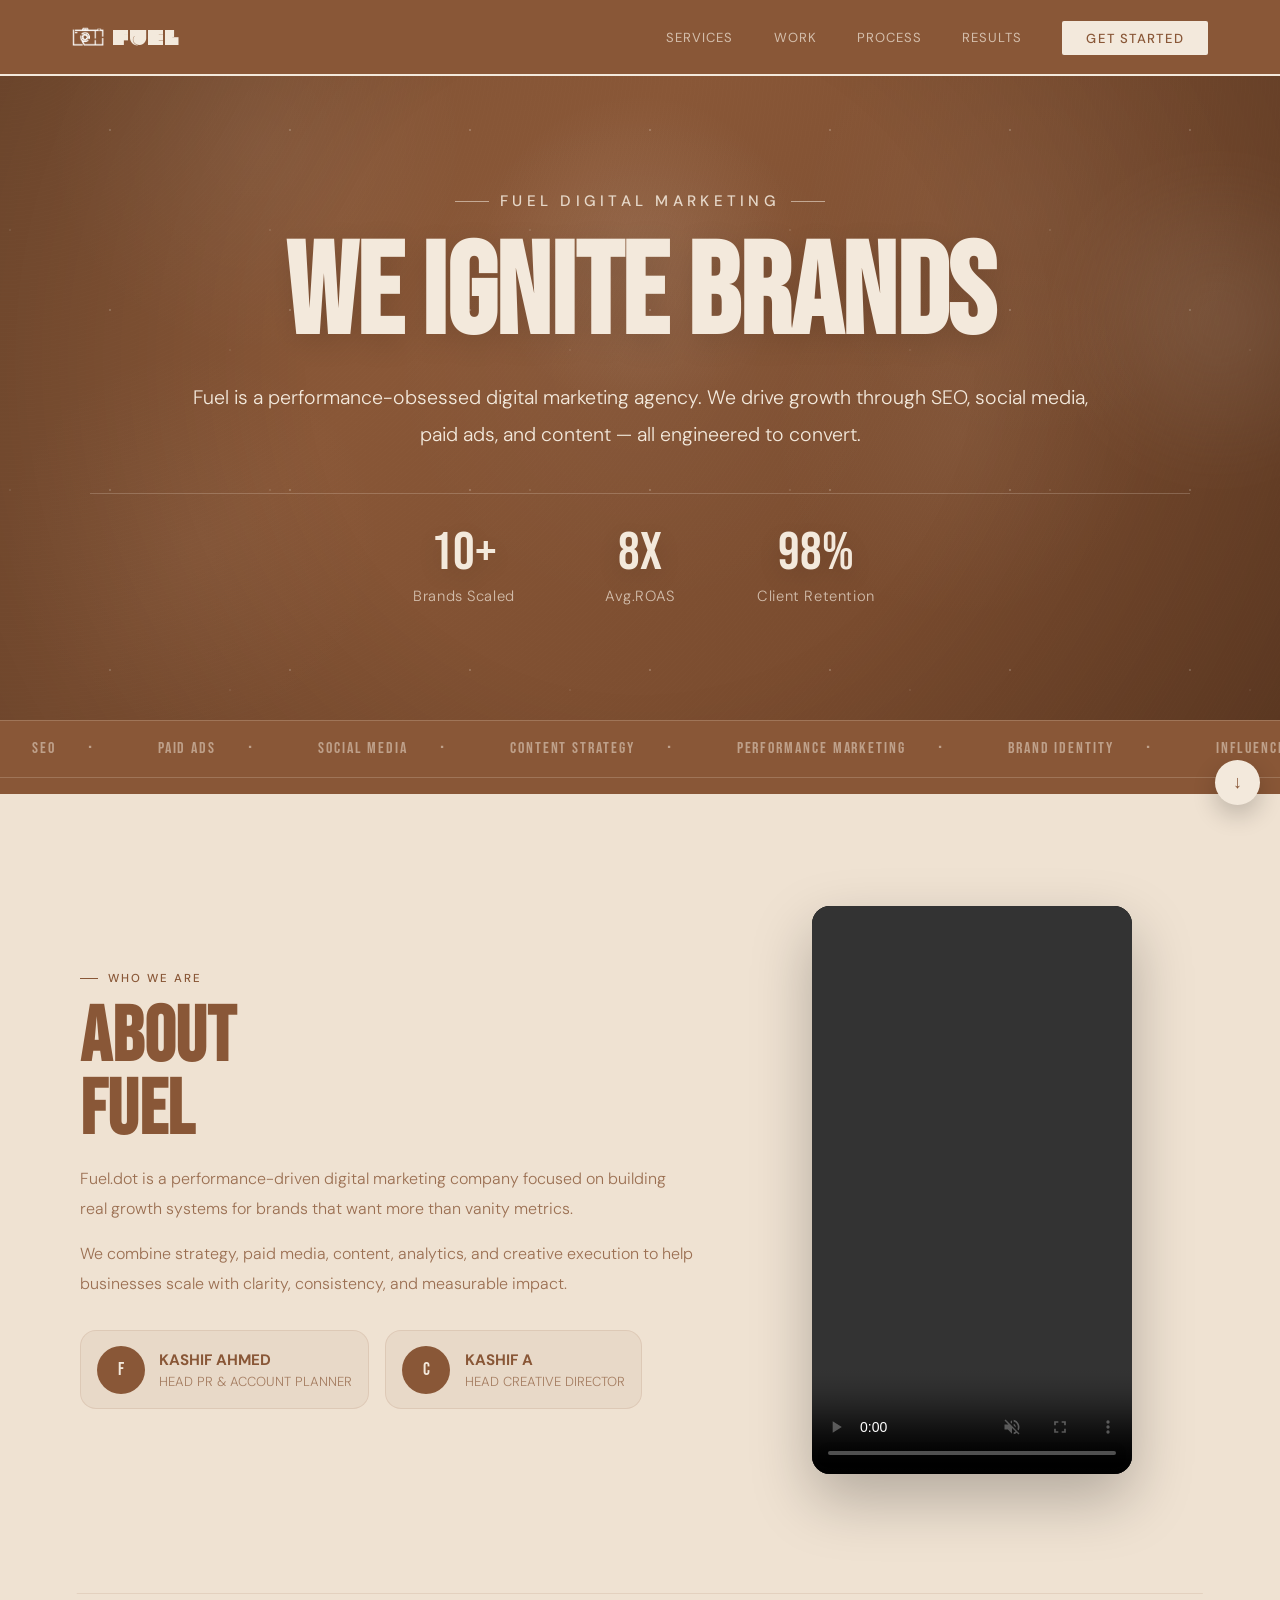
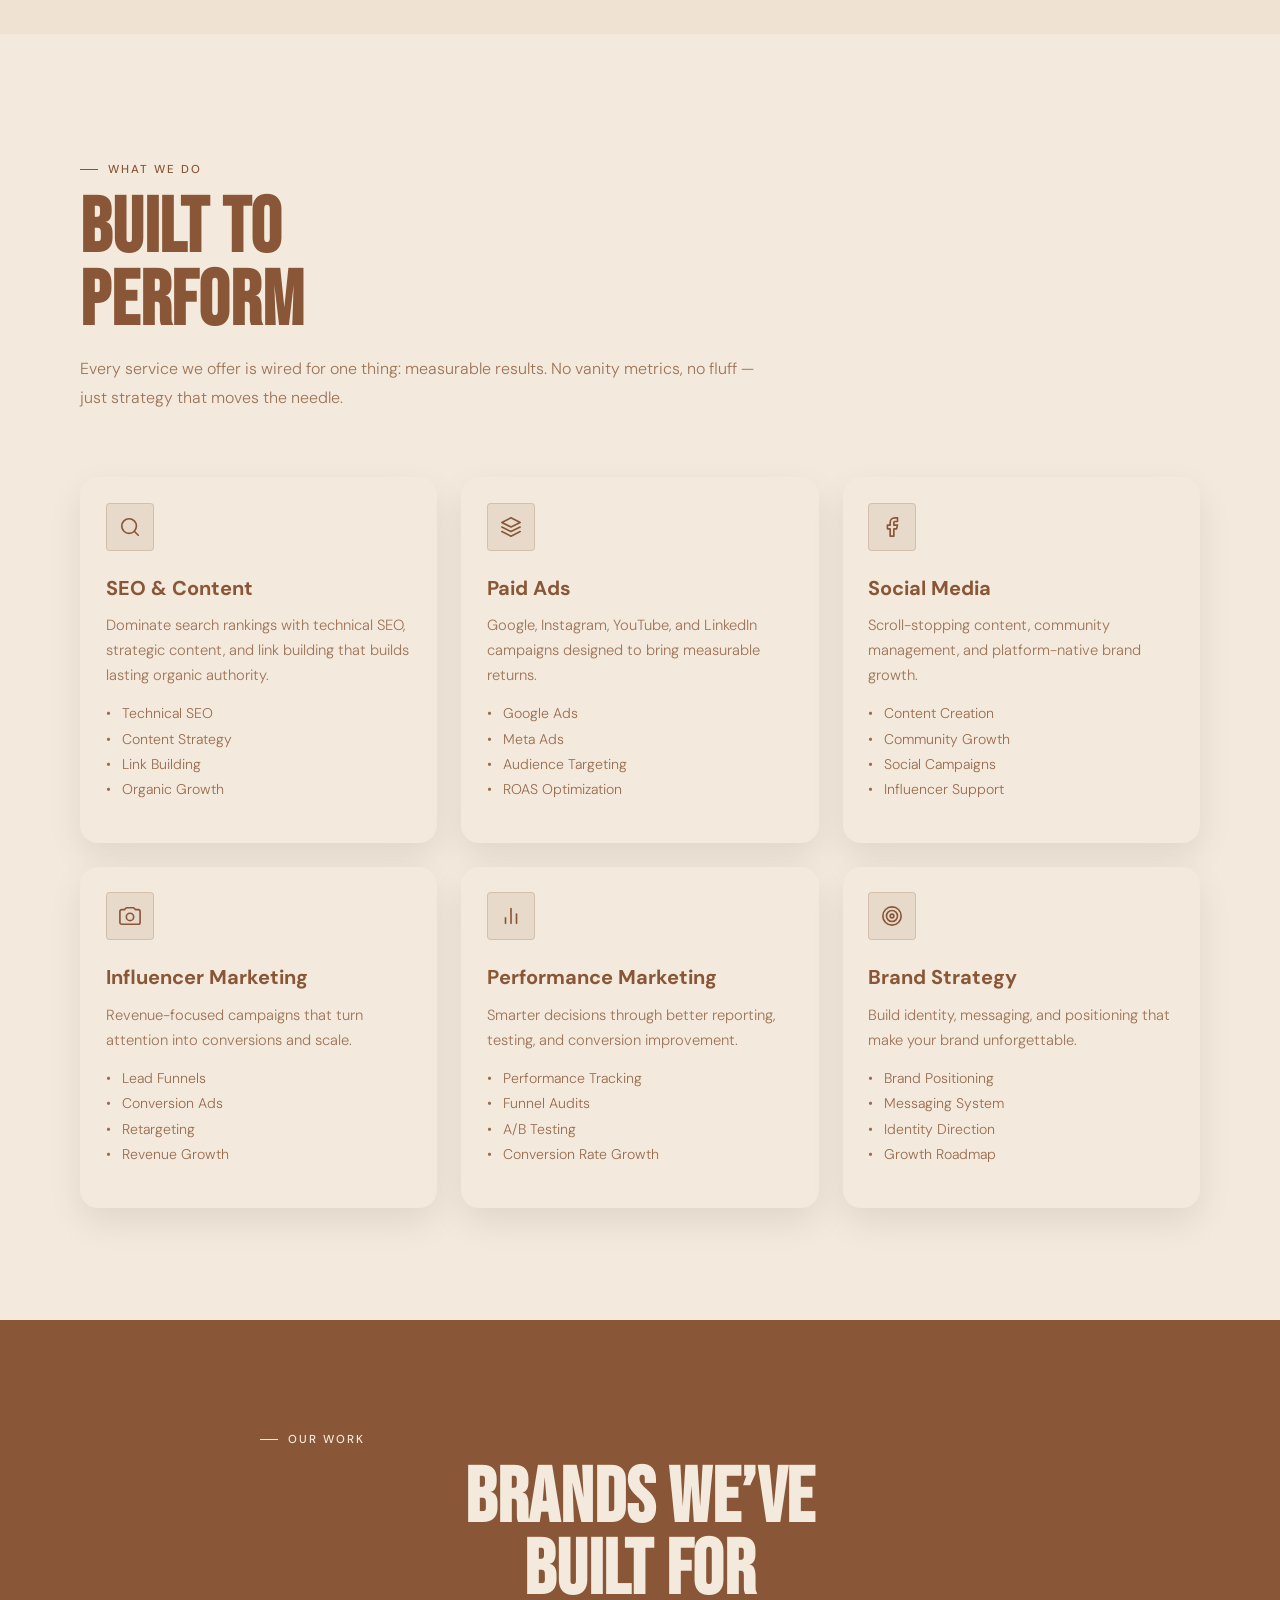
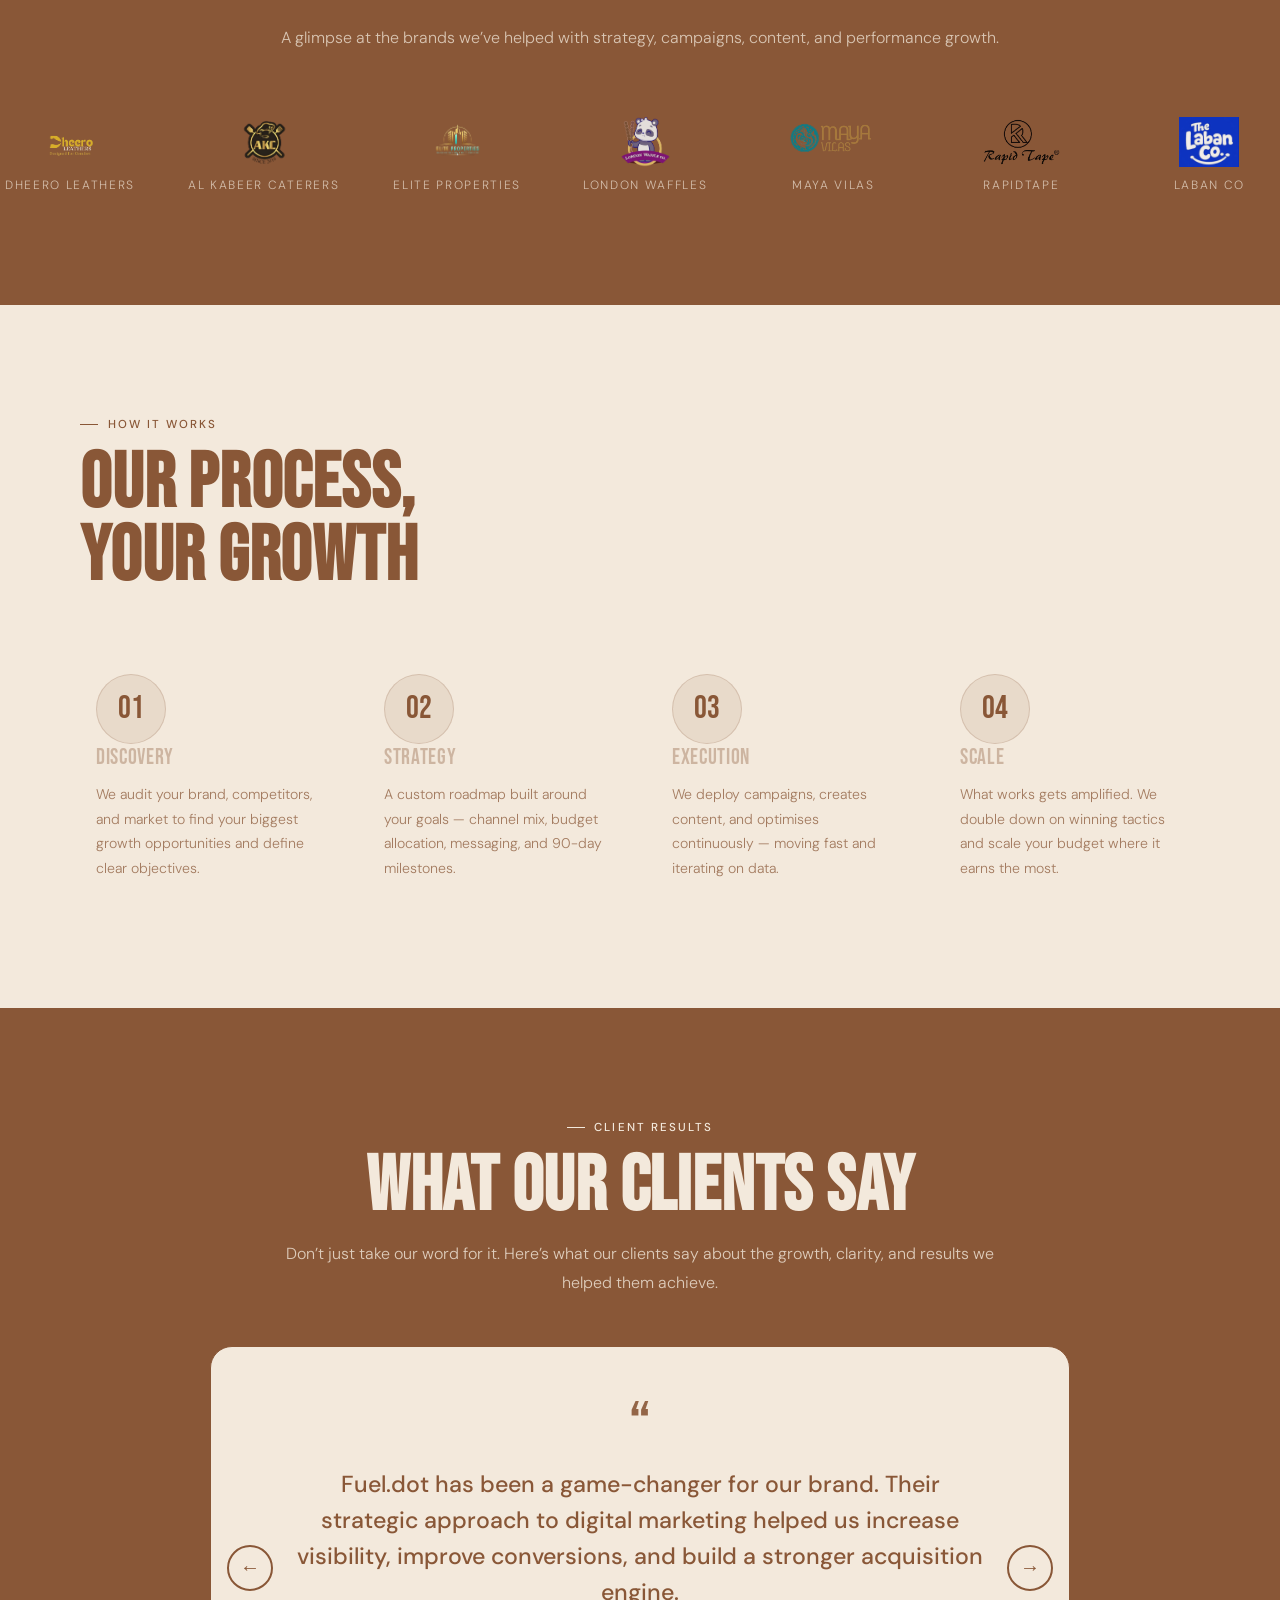
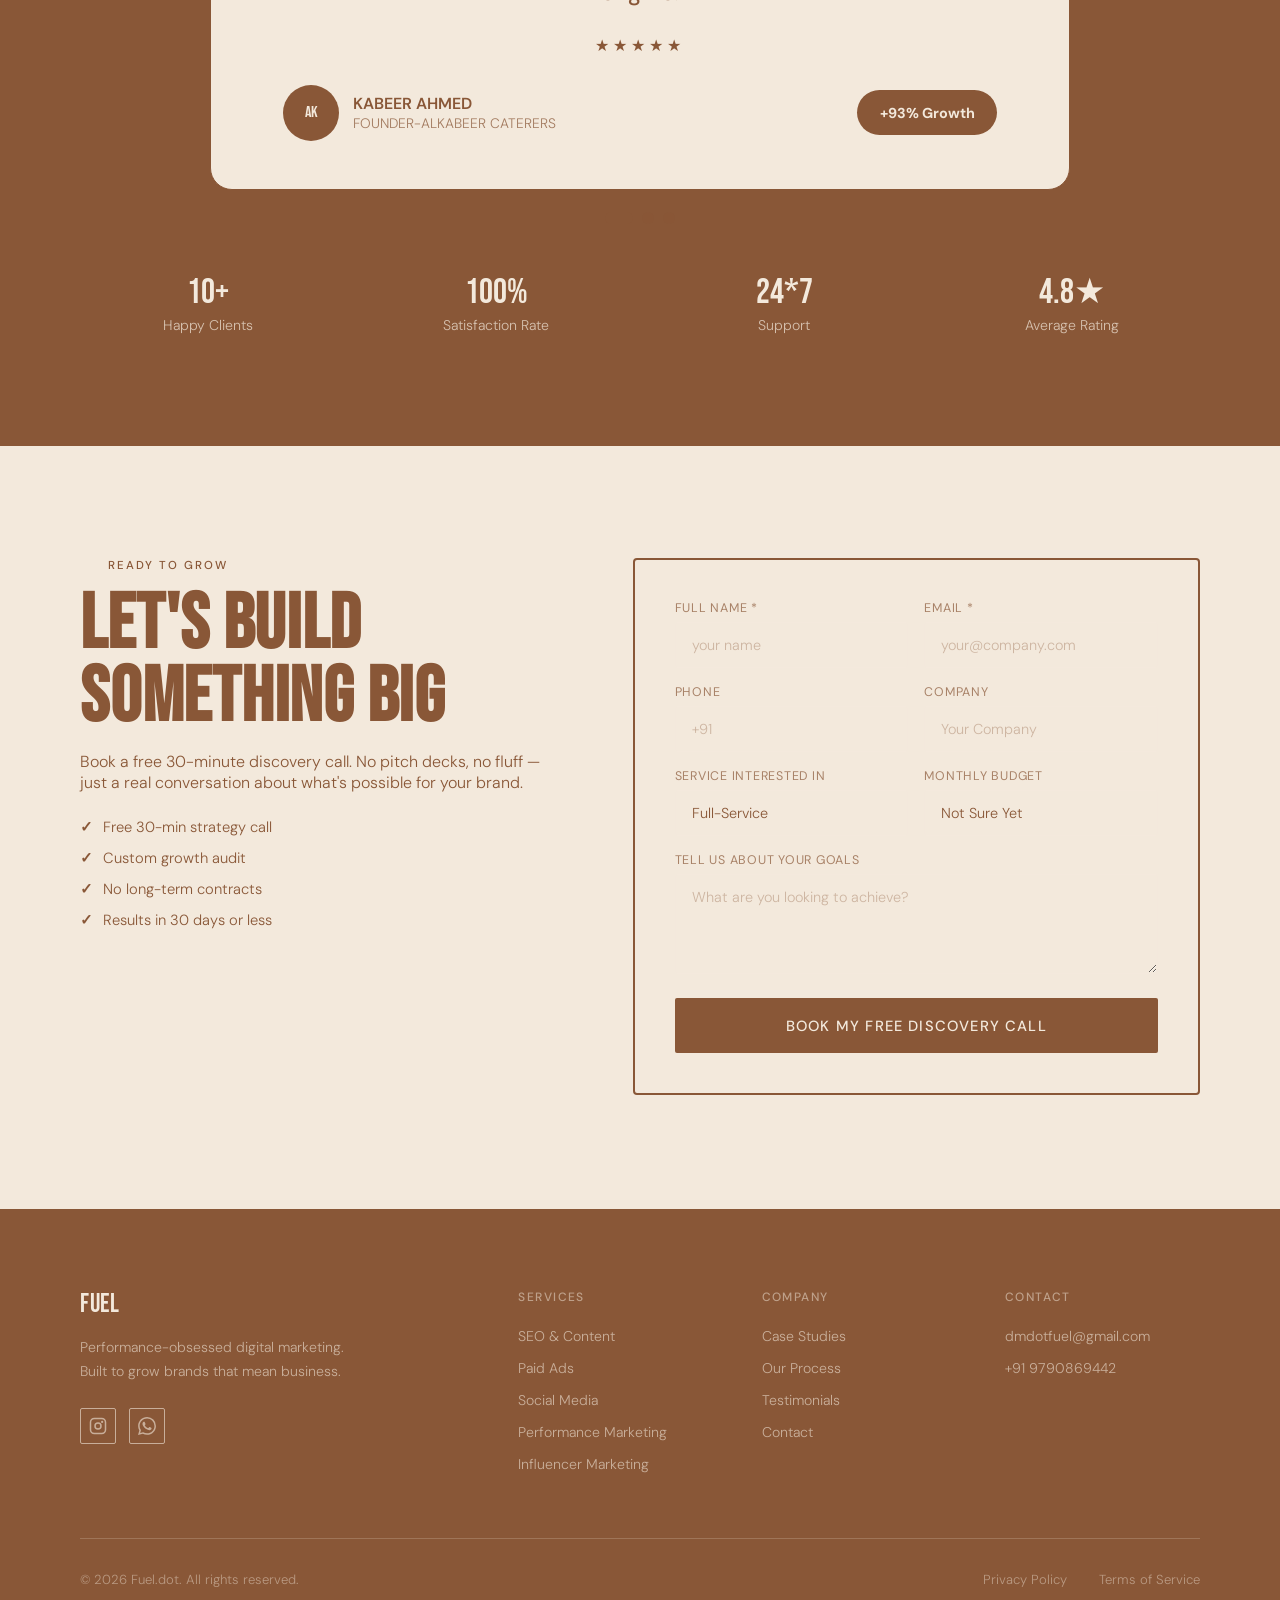
==== commit 8c942c0e: "Update logo names in index.html" ====
--- a/index.html
+++ b/index.html
@@ -339,12 +339,12 @@
 
     <div class="logo-item">
       <img src="Little Elly img.png"/>
-      <span>Little Elly</span>
+      <span>LABAN CO</span>
     </div>
 
     <div class="logo-item">
       <img src="Laban Img.jpg"/>
-      <span>The Laban Co</span>
+      <span>LITTLE ELLY</span>
     </div>
 
     <div class="logo-item">
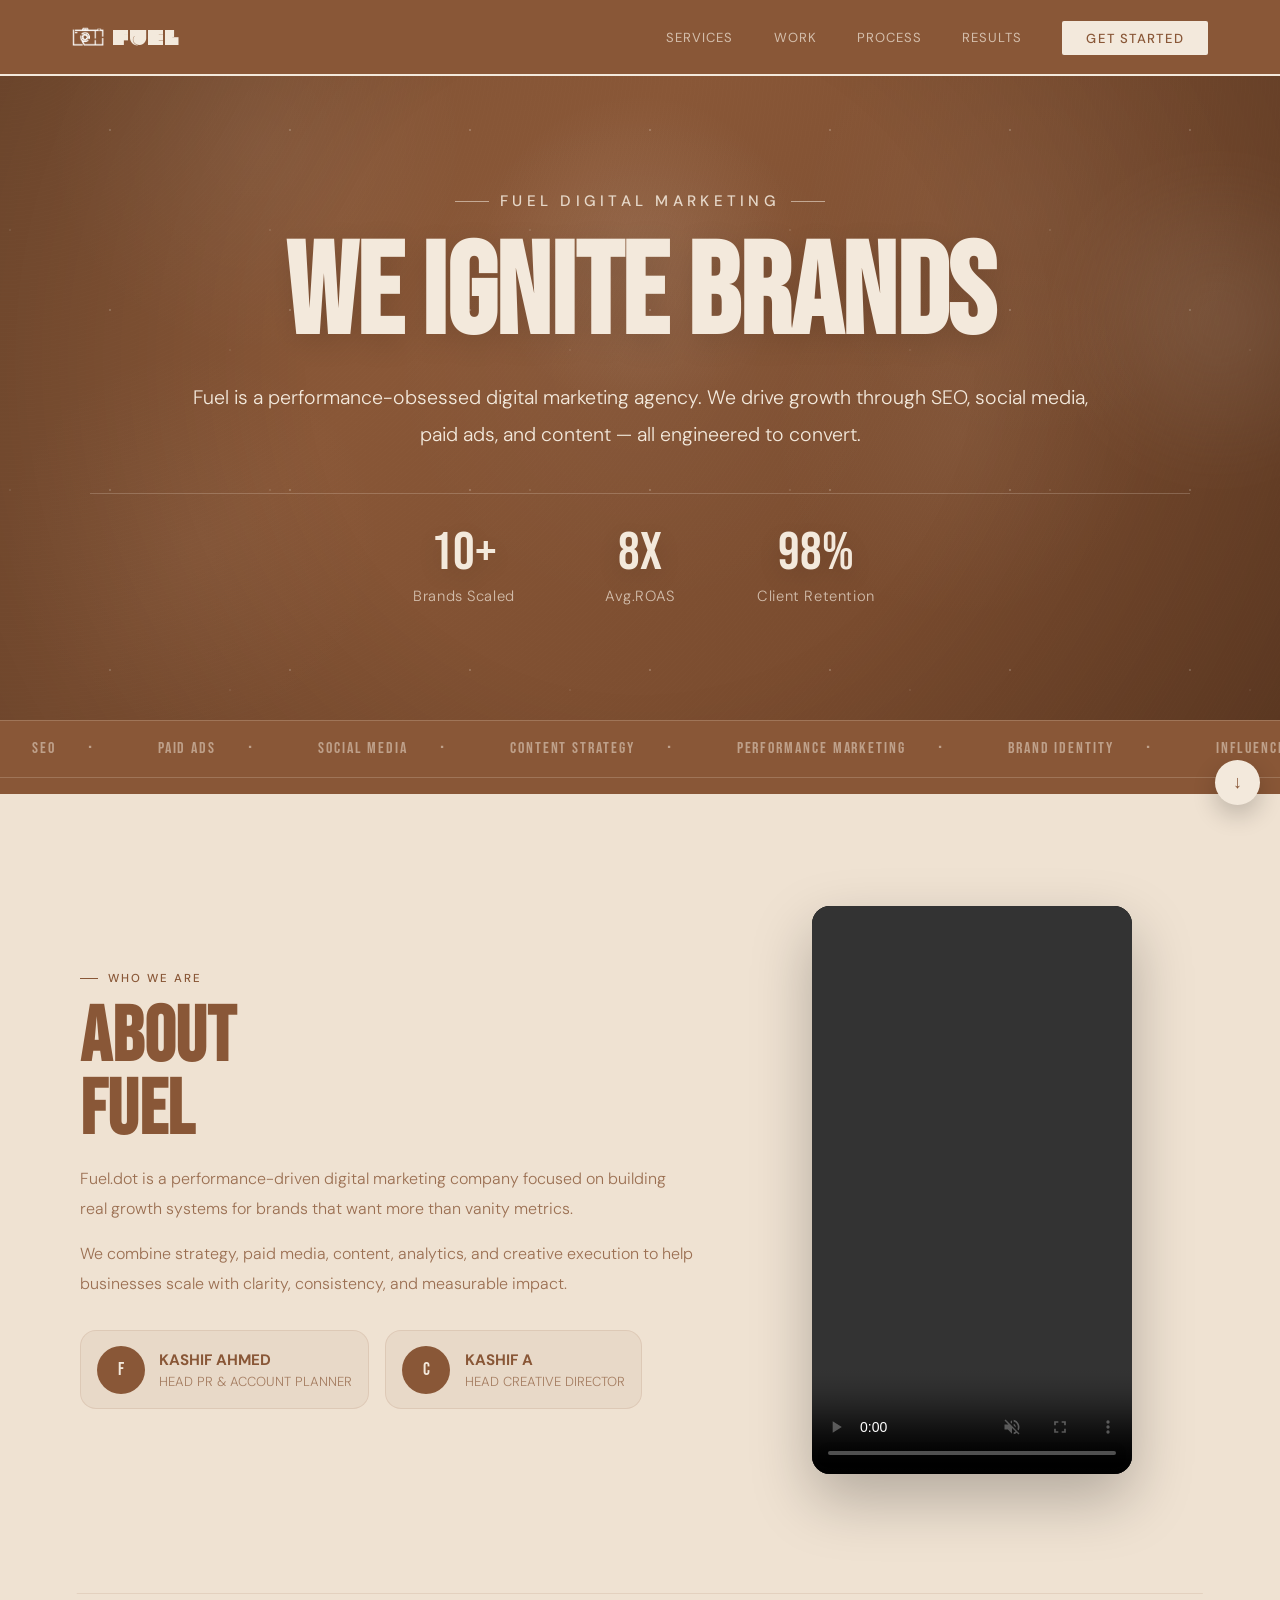
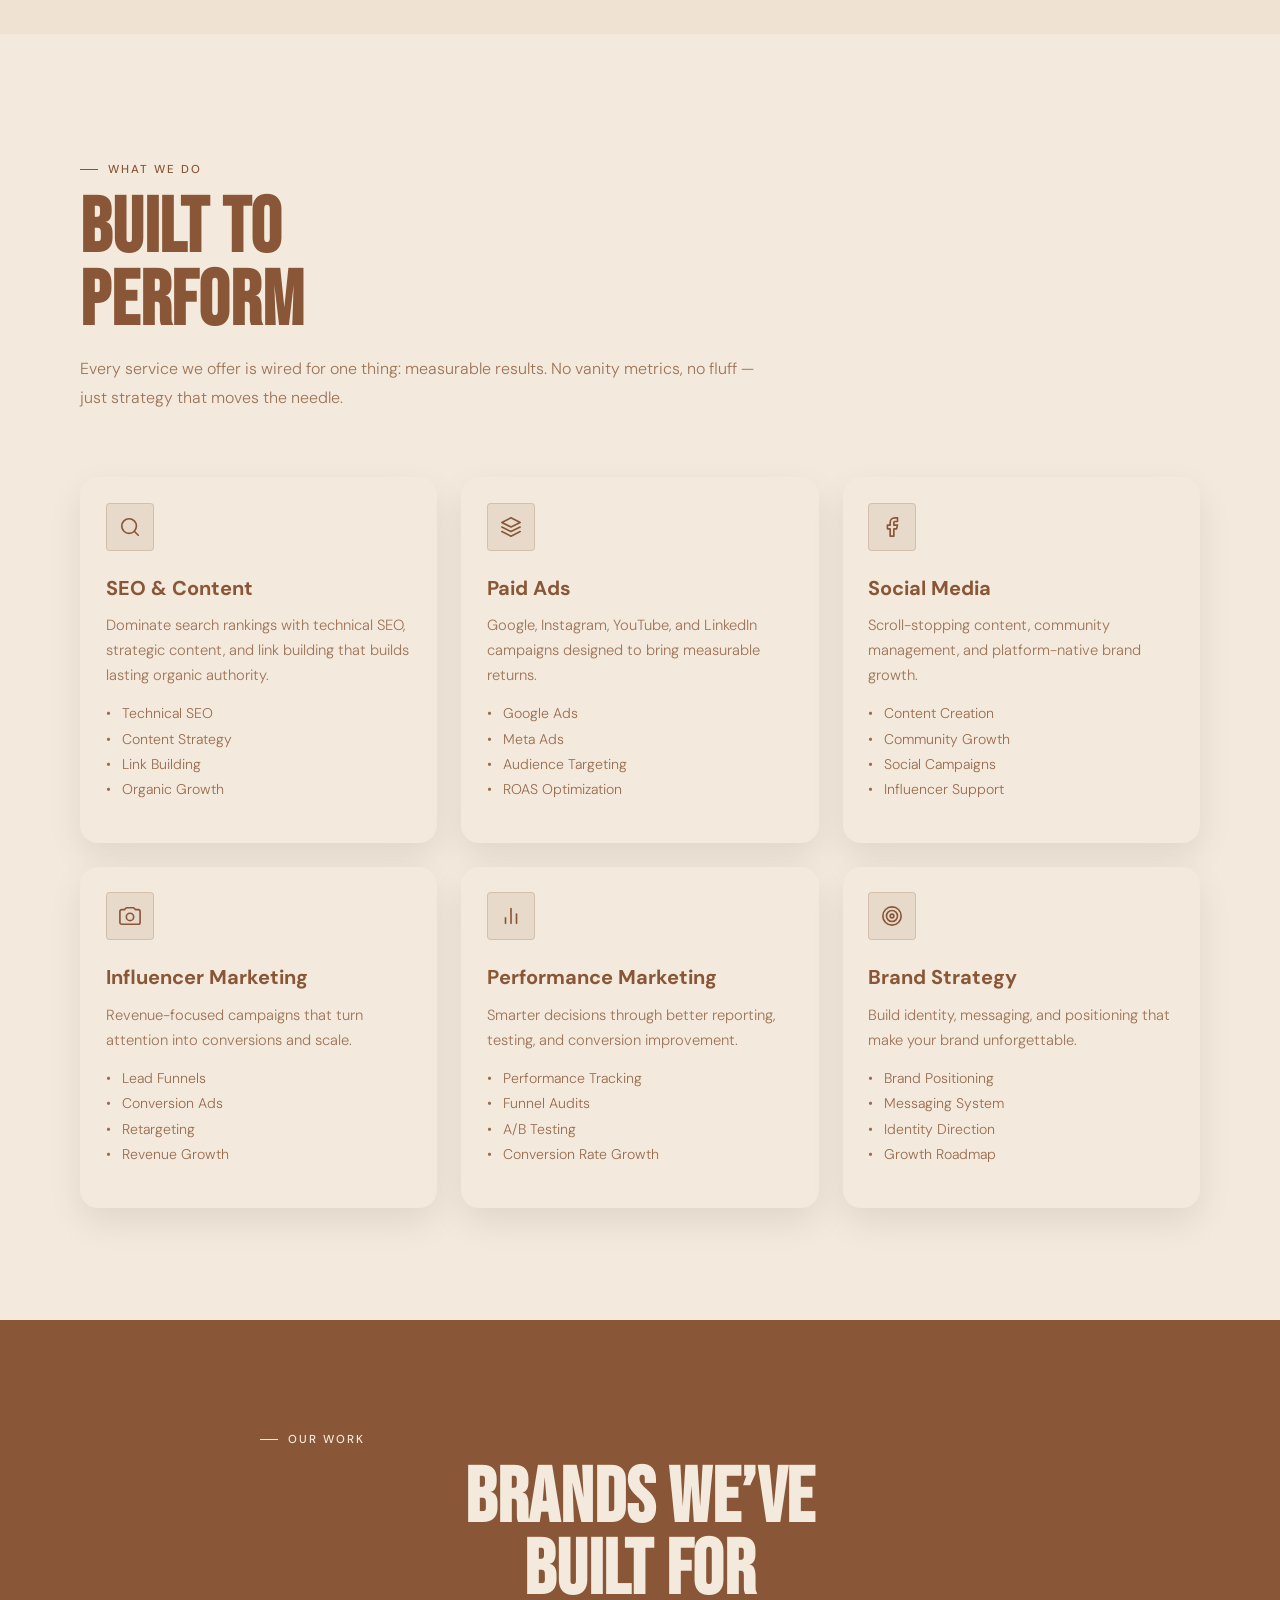
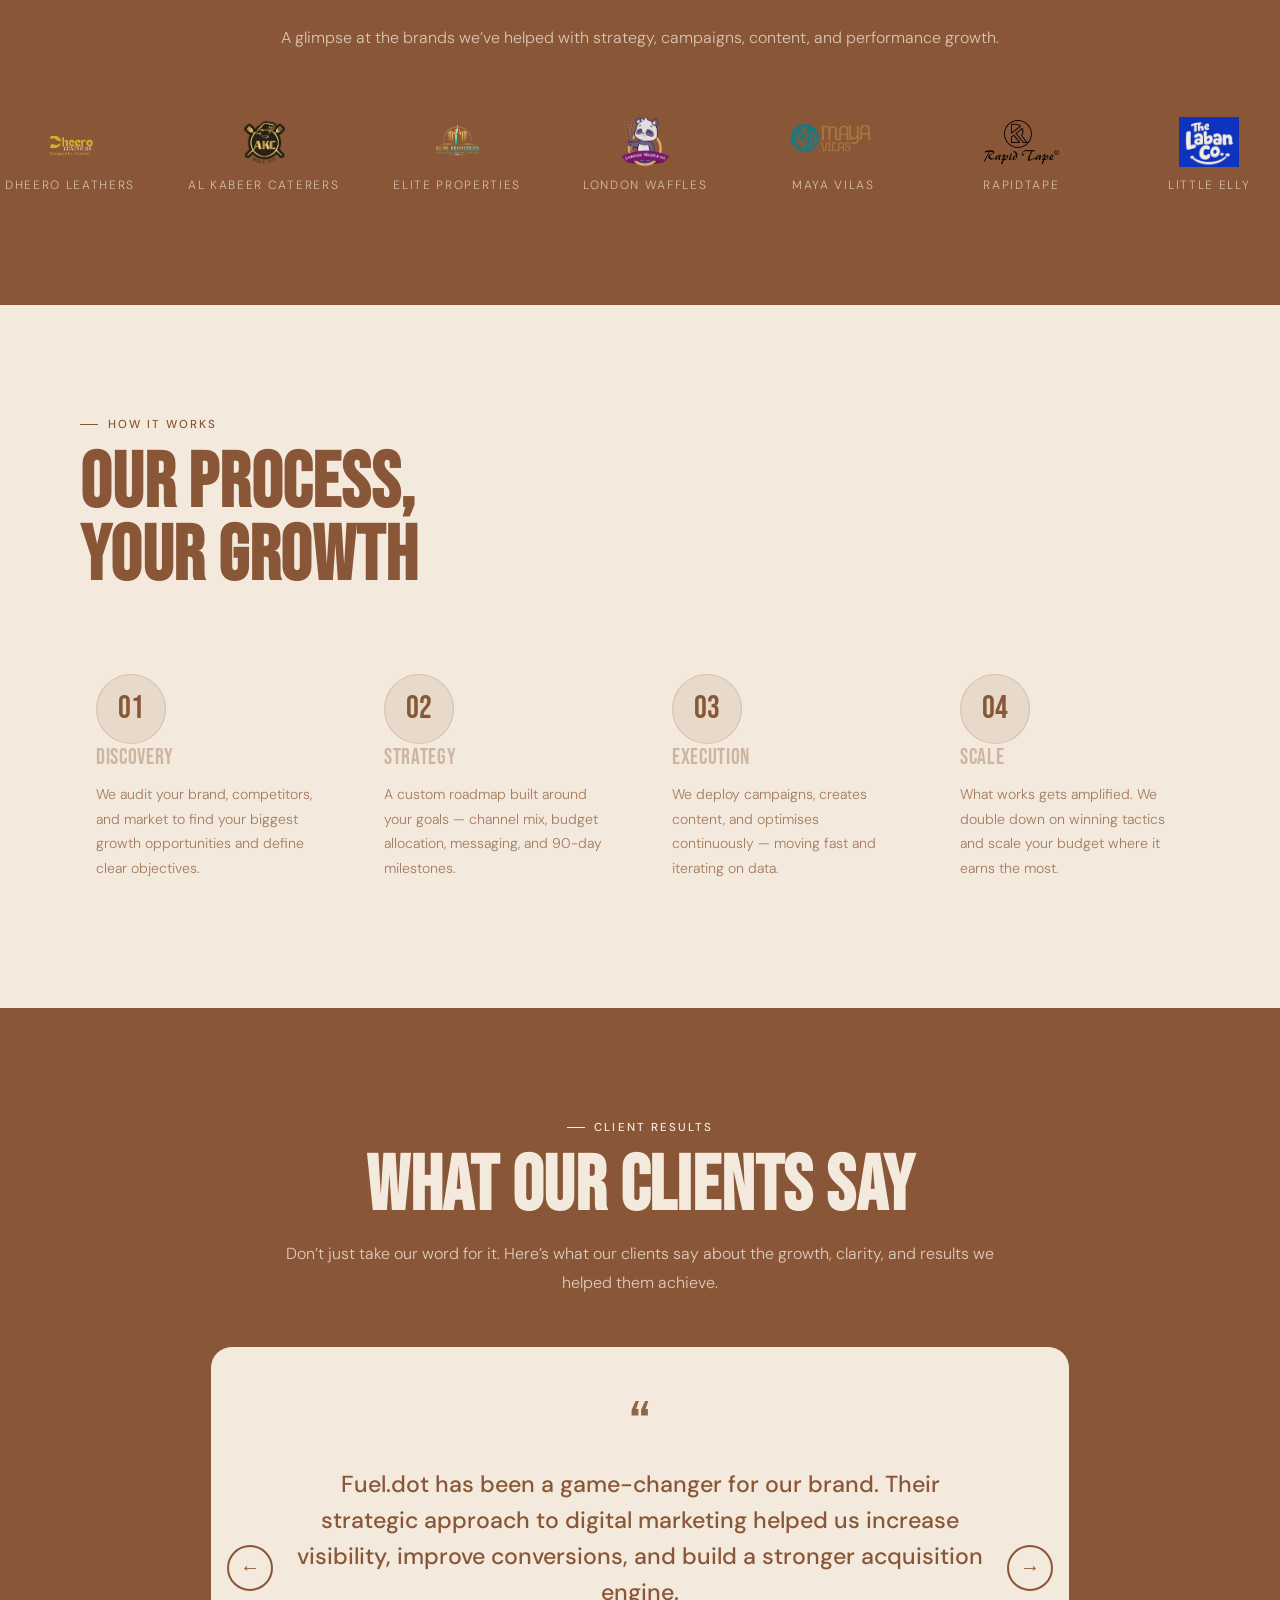
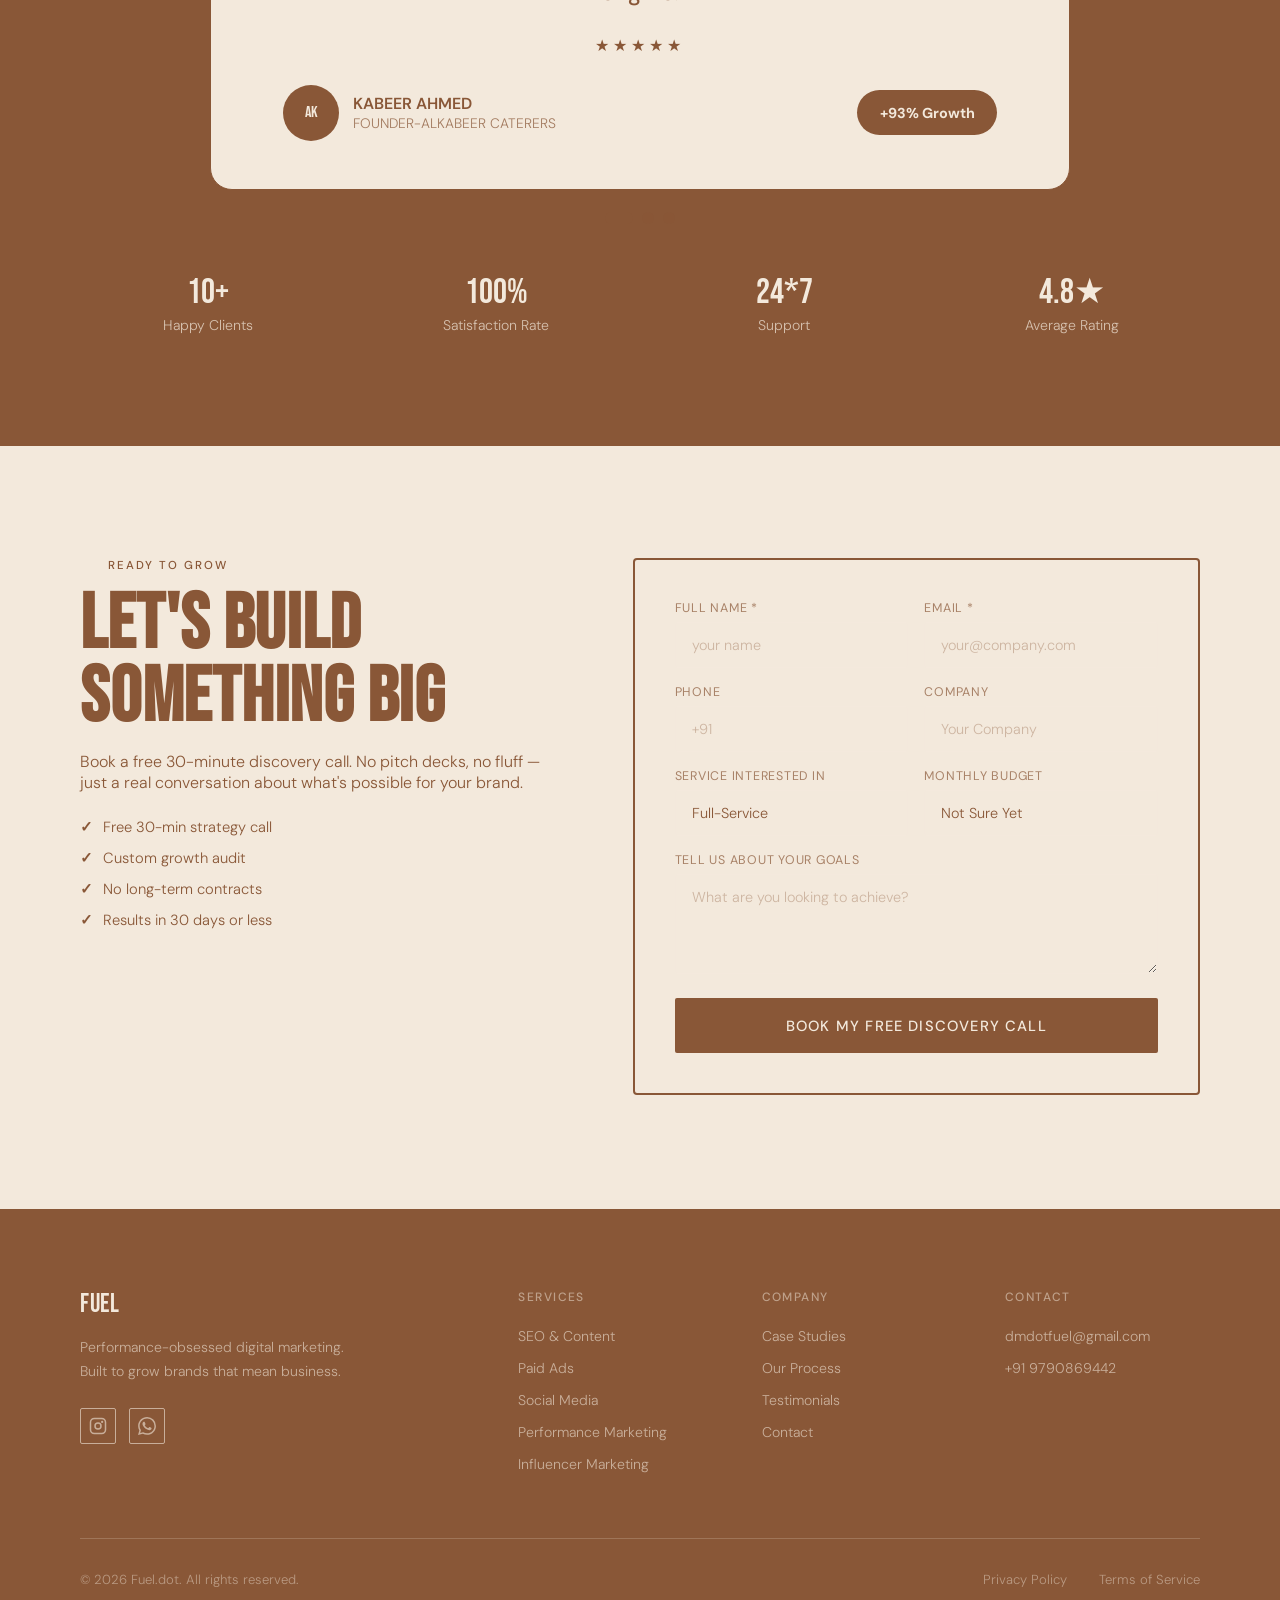
==== commit 4e59bd13: "Swap logo text for LABAN CO and LITTLE ELLY Swapped the text for the logo items between LABAN CO and" ====
--- a/index.html
+++ b/index.html
@@ -339,12 +339,12 @@
 
     <div class="logo-item">
       <img src="Little Elly img.png"/>
+      <span>LITTLE ELLY</span>
+    </div>
+
+    <div class="logo-item">
+      <img src="Laban Img.jpg"/>
       <span>LABAN CO</span>
-    </div>
-
-    <div class="logo-item">
-      <img src="Laban Img.jpg"/>
-      <span>LITTLE ELLY</span>
     </div>
 
     <div class="logo-item">
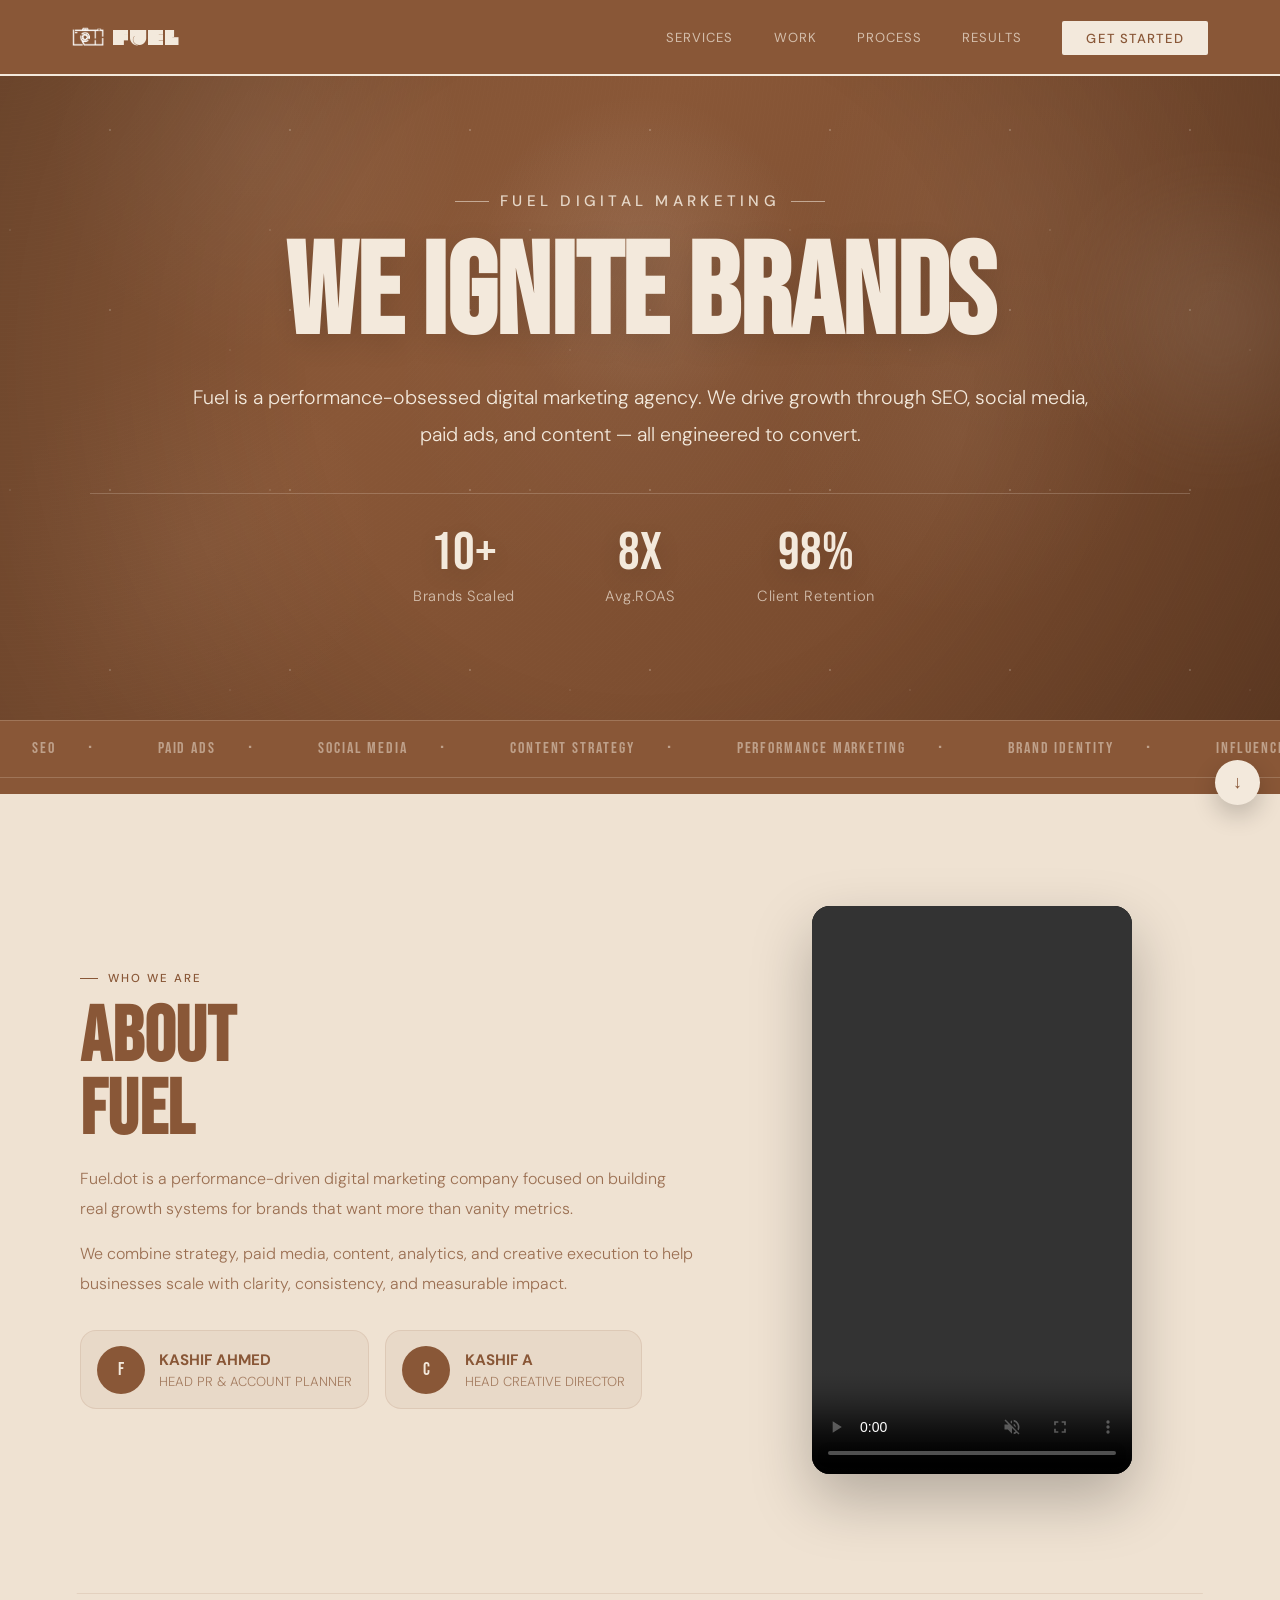
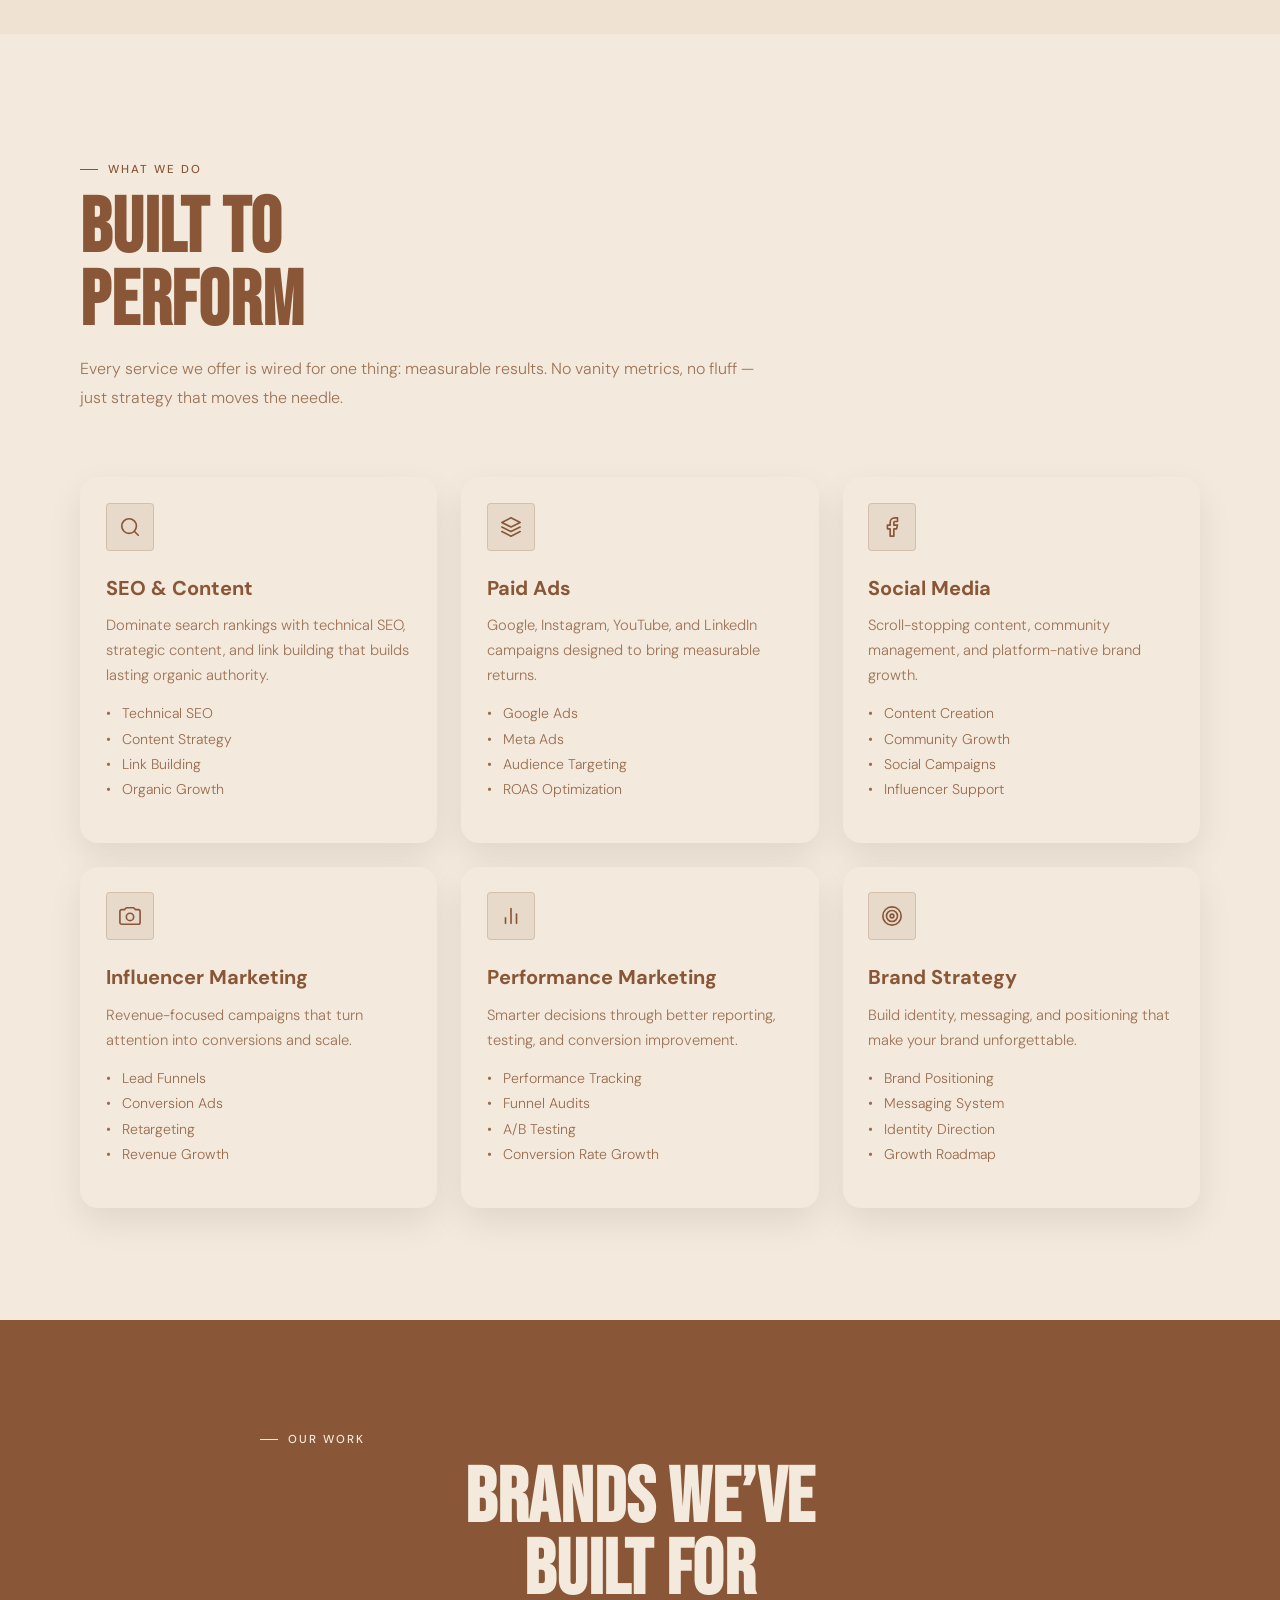
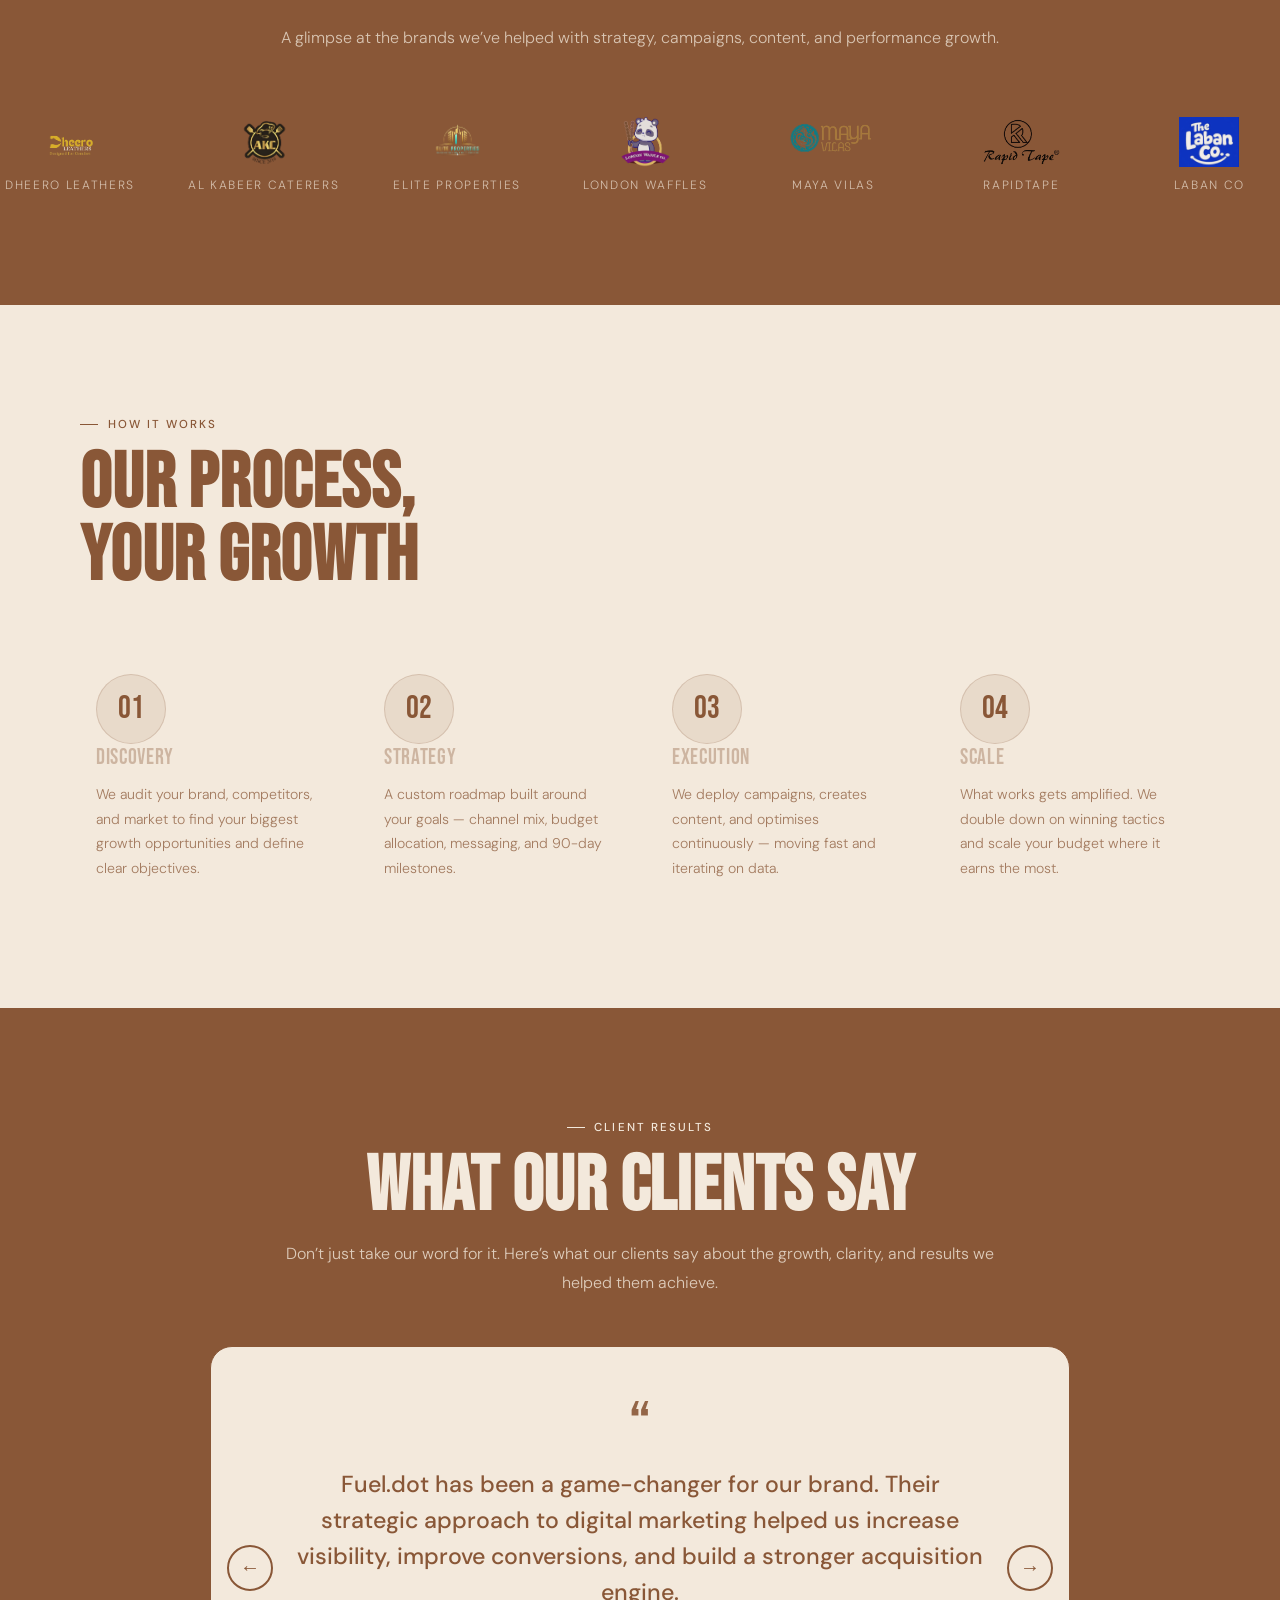
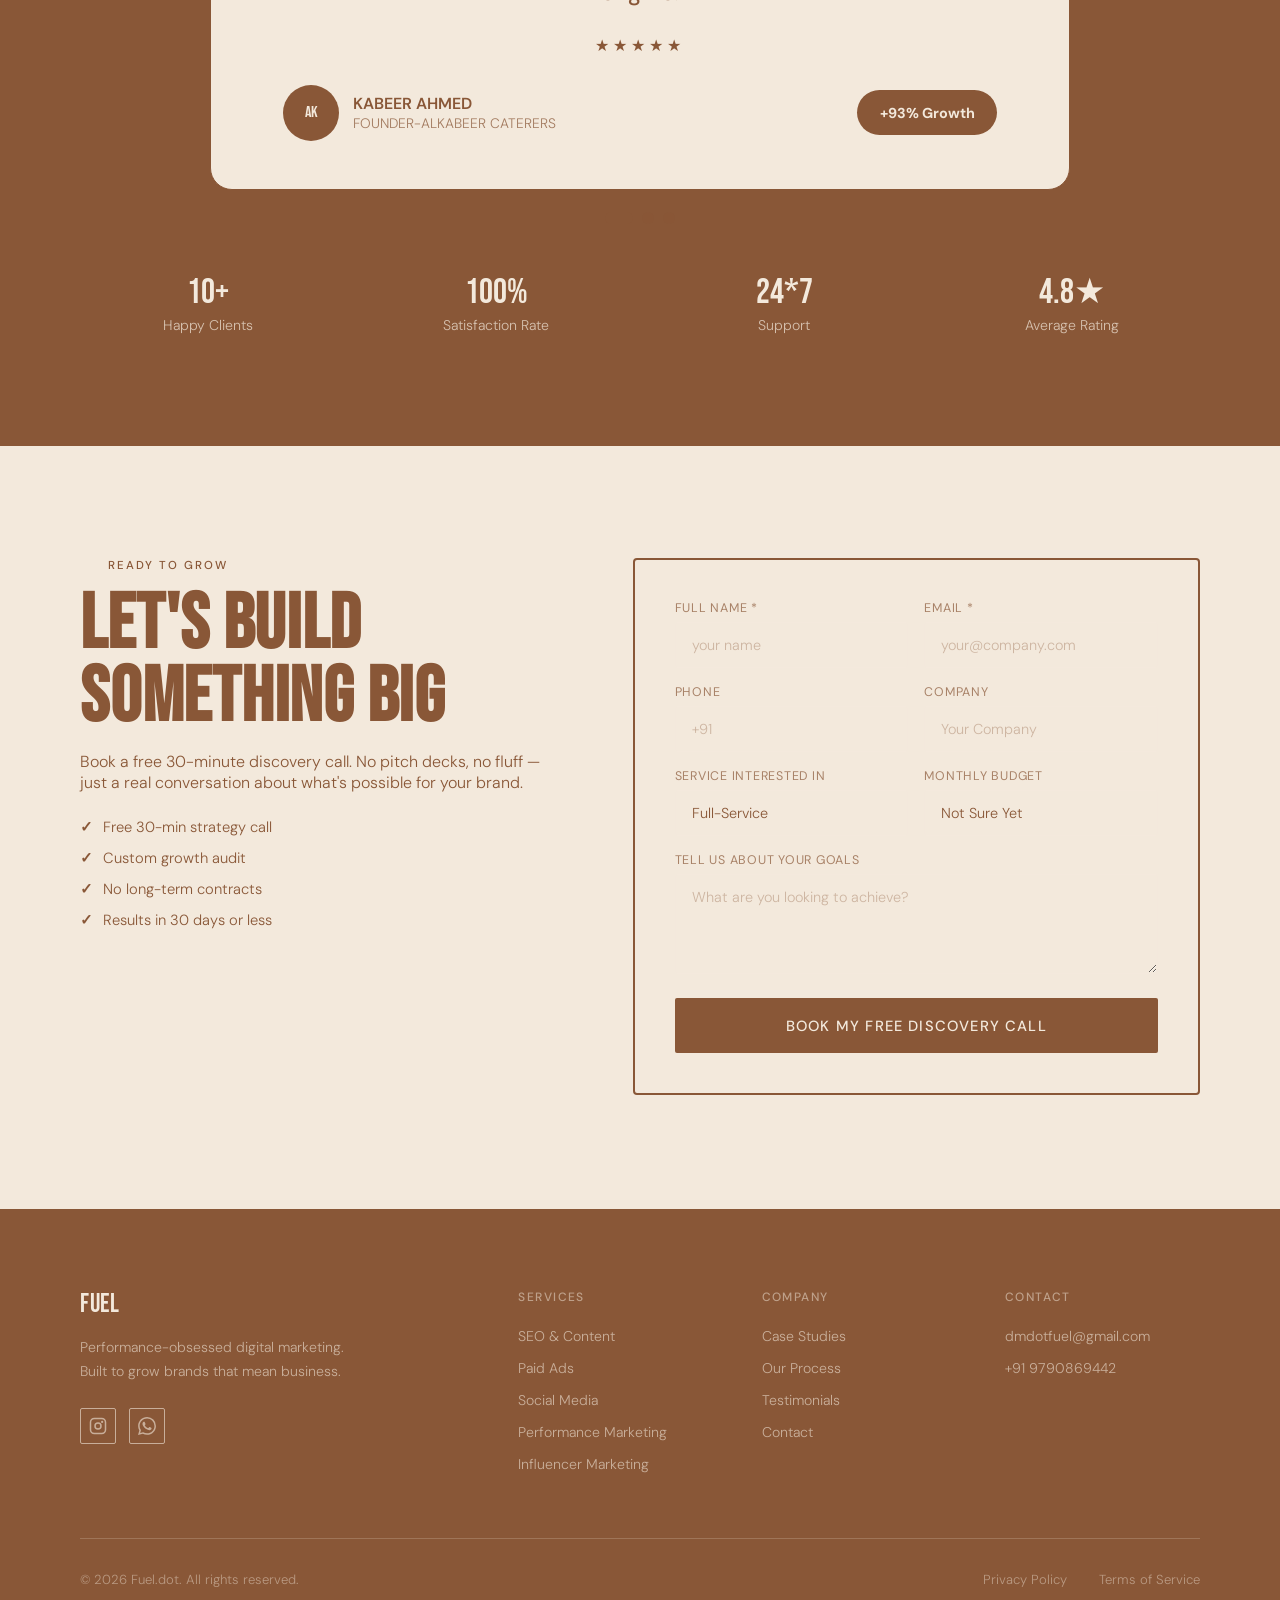
==== commit b8146f09: "Swap brand names in logo sections" ====
--- a/index.html
+++ b/index.html
@@ -339,12 +339,12 @@
 
     <div class="logo-item">
       <img src="Little Elly img.png"/>
+      <span>LABAN CO</span>
+    </div>
+
+    <div class="logo-item">
+      <img src="Laban Img.jpg"/>
       <span>LITTLE ELLY</span>
-    </div>
-
-    <div class="logo-item">
-      <img src="Laban Img.jpg"/>
-      <span>LABAN CO</span>
     </div>
 
     <div class="logo-item">
@@ -415,12 +415,12 @@
 
      <div class="logo-item">
       <img src="Little Elly img.png"/>
-      <span>Little Elly</span>
+      <span>LABAN CO</span>
     </div>
 
      <div class="logo-item">
       <img src="Laban Img.jpg"/>
-      <span>The Laban Co</span>
+      <span>LITTLE ELLY</span>
     </div>
 
      <div class="logo-item">
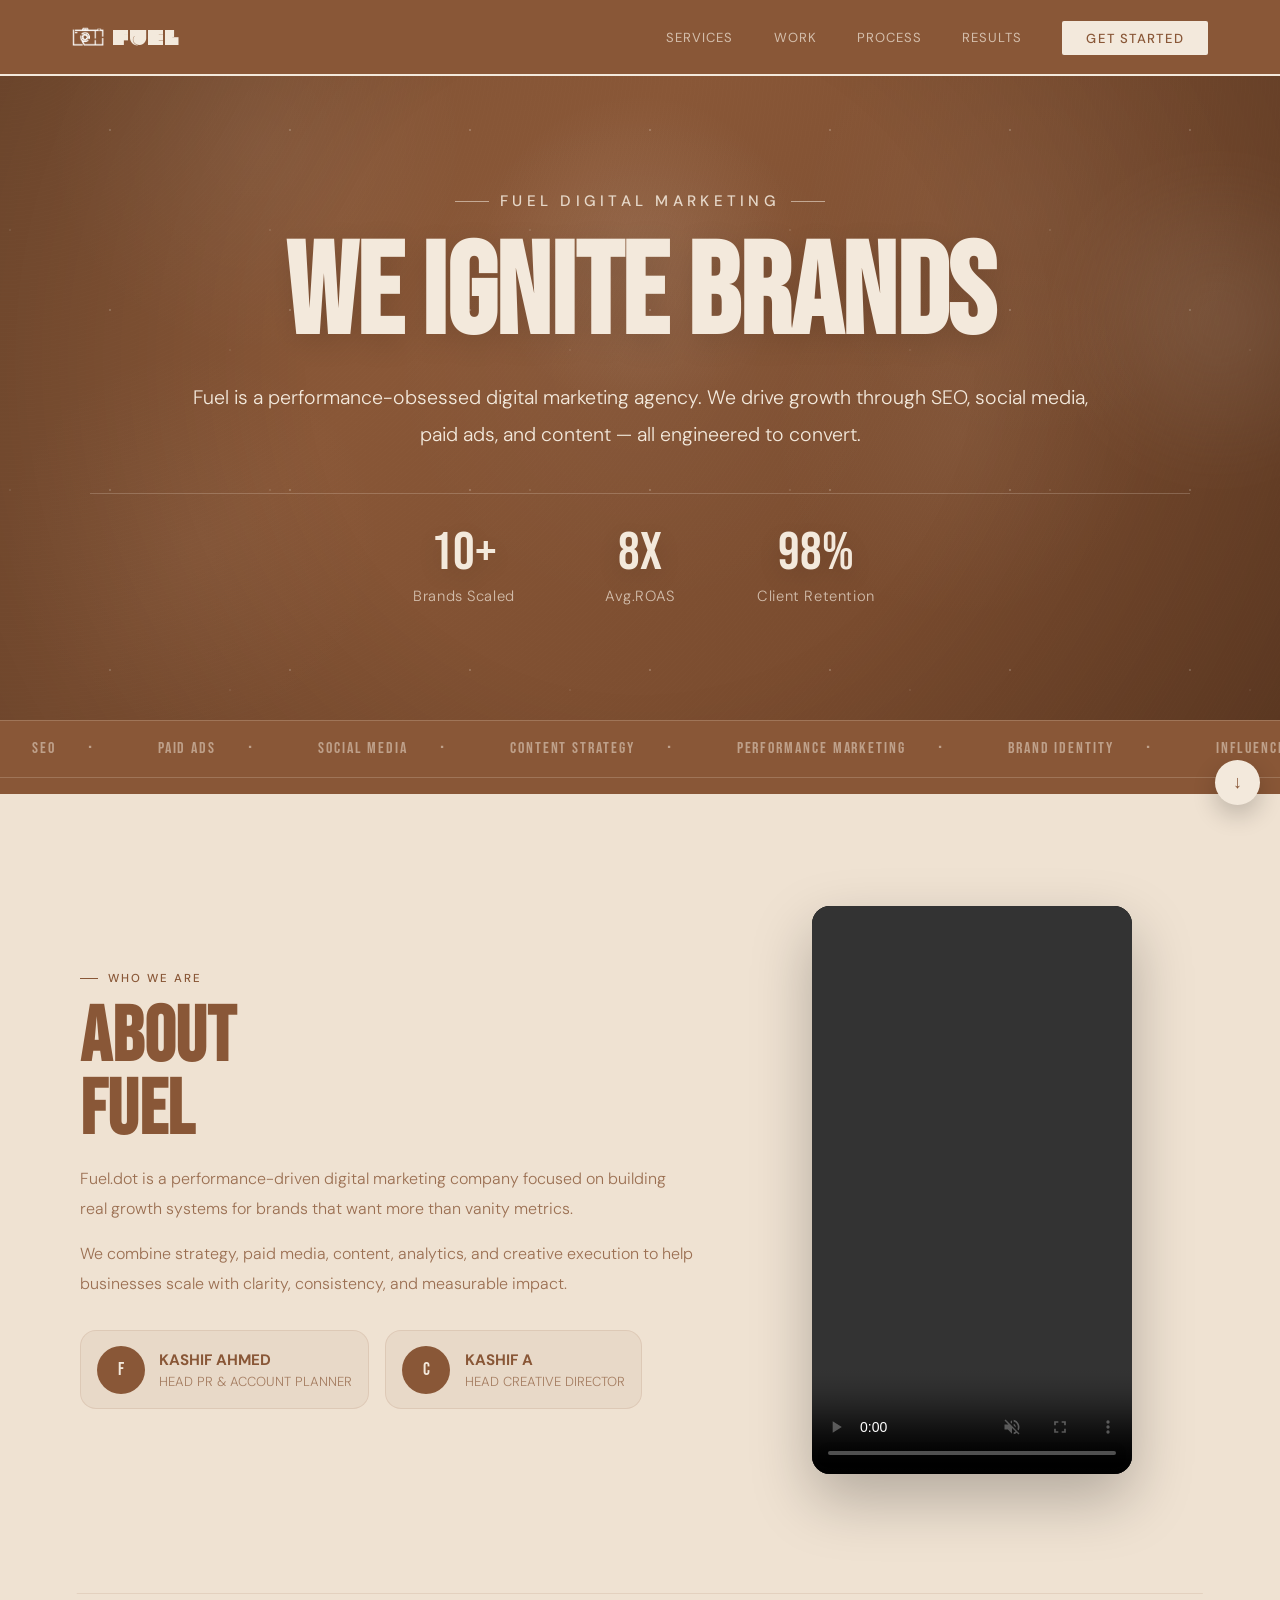
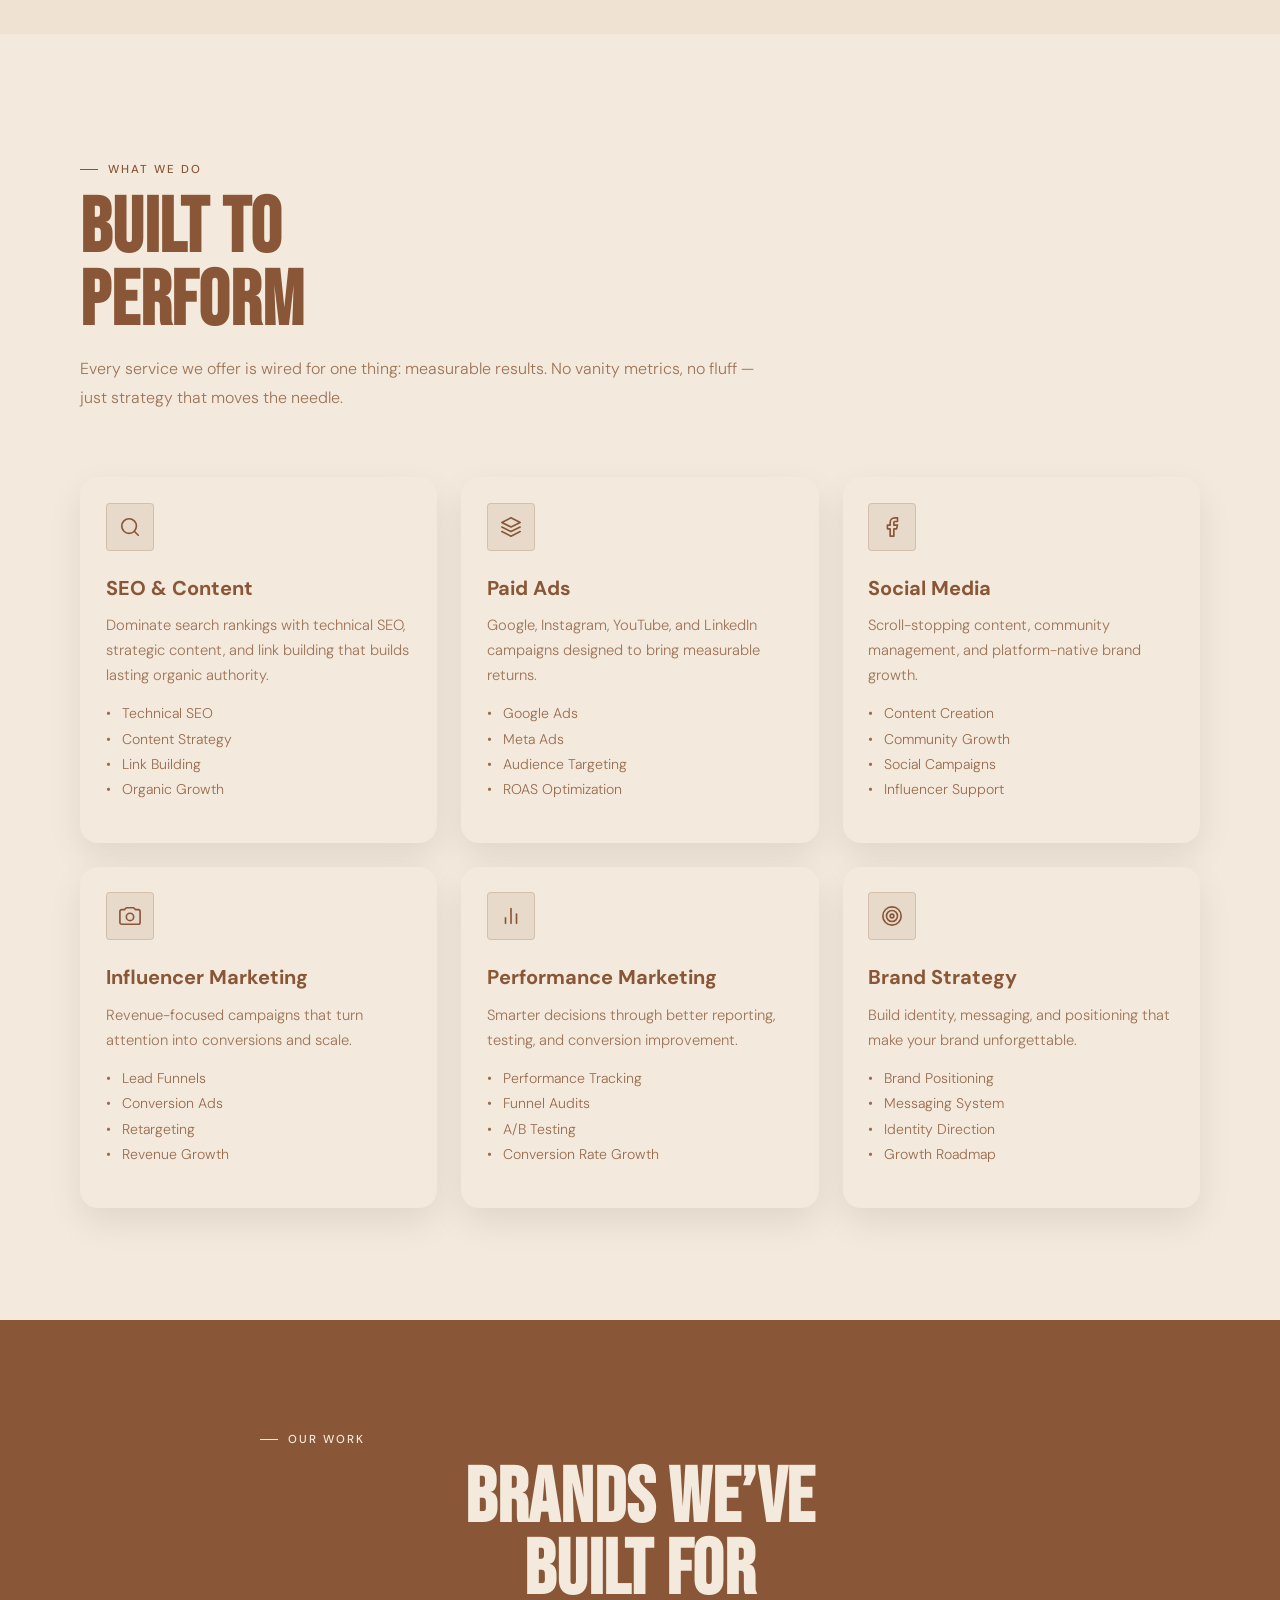
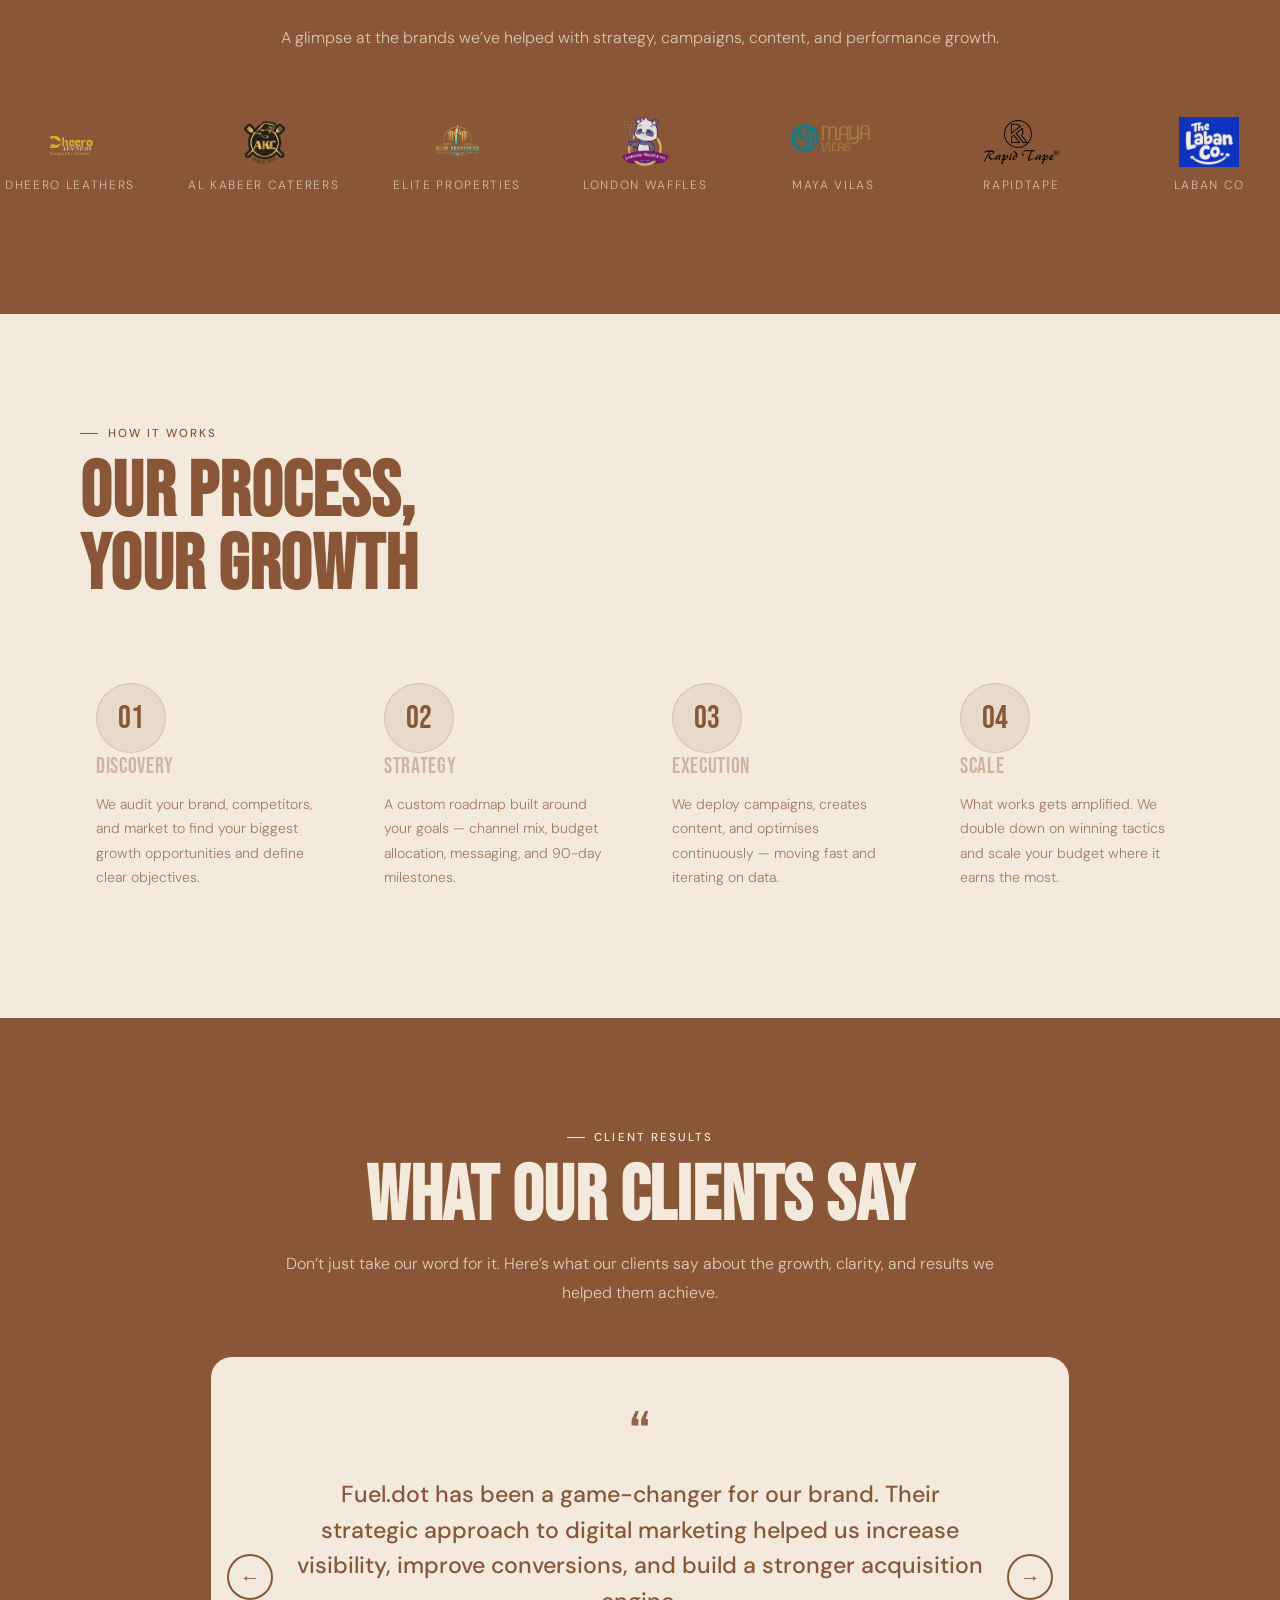
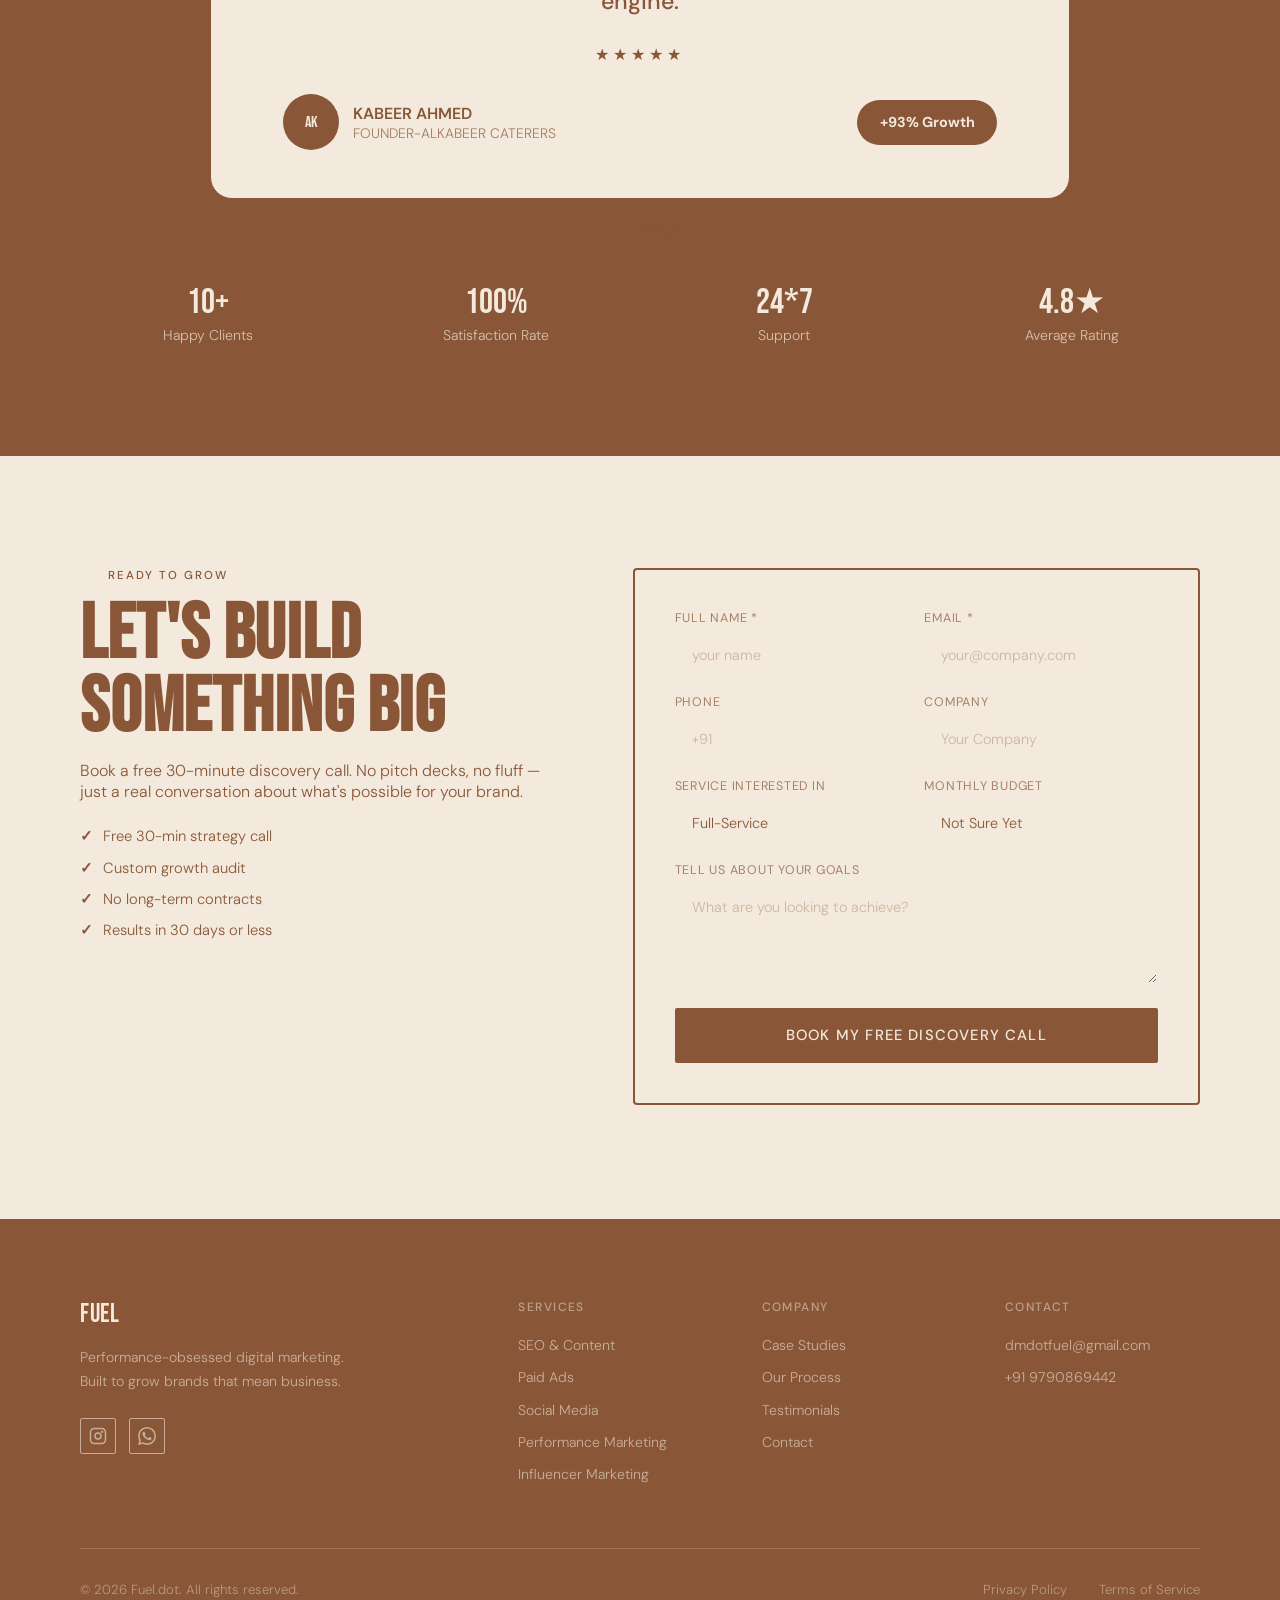
==== commit 30d4f1b0: "Add Dhaanish logo section to index.html" ====
--- a/index.html
+++ b/index.html
@@ -352,6 +352,11 @@
       <span>Stryx</span>
     </div>
 
+    <div class="logo-item">
+      <img src="Dhaanish img.png"/>
+      <span>DHAANISH CHENNAI</span>
+    </div>
+
     <!-- DUPLICATE (IMPORTANT for infinite scroll) -->
     <div class="logo-item">
       <img src="DHEERO_IMG-removebg-preview.png" />
@@ -427,6 +432,11 @@
       <img src="Stryx img.png"/>
       <span>Stryx</span>
     </div>
+
+    <div class="logo-item">
+      <img src="Dhaanish img.png"/>
+      <span>DHAANISH CHENNAI</span>
+      <div>
   </div>
 </div>
 </div>
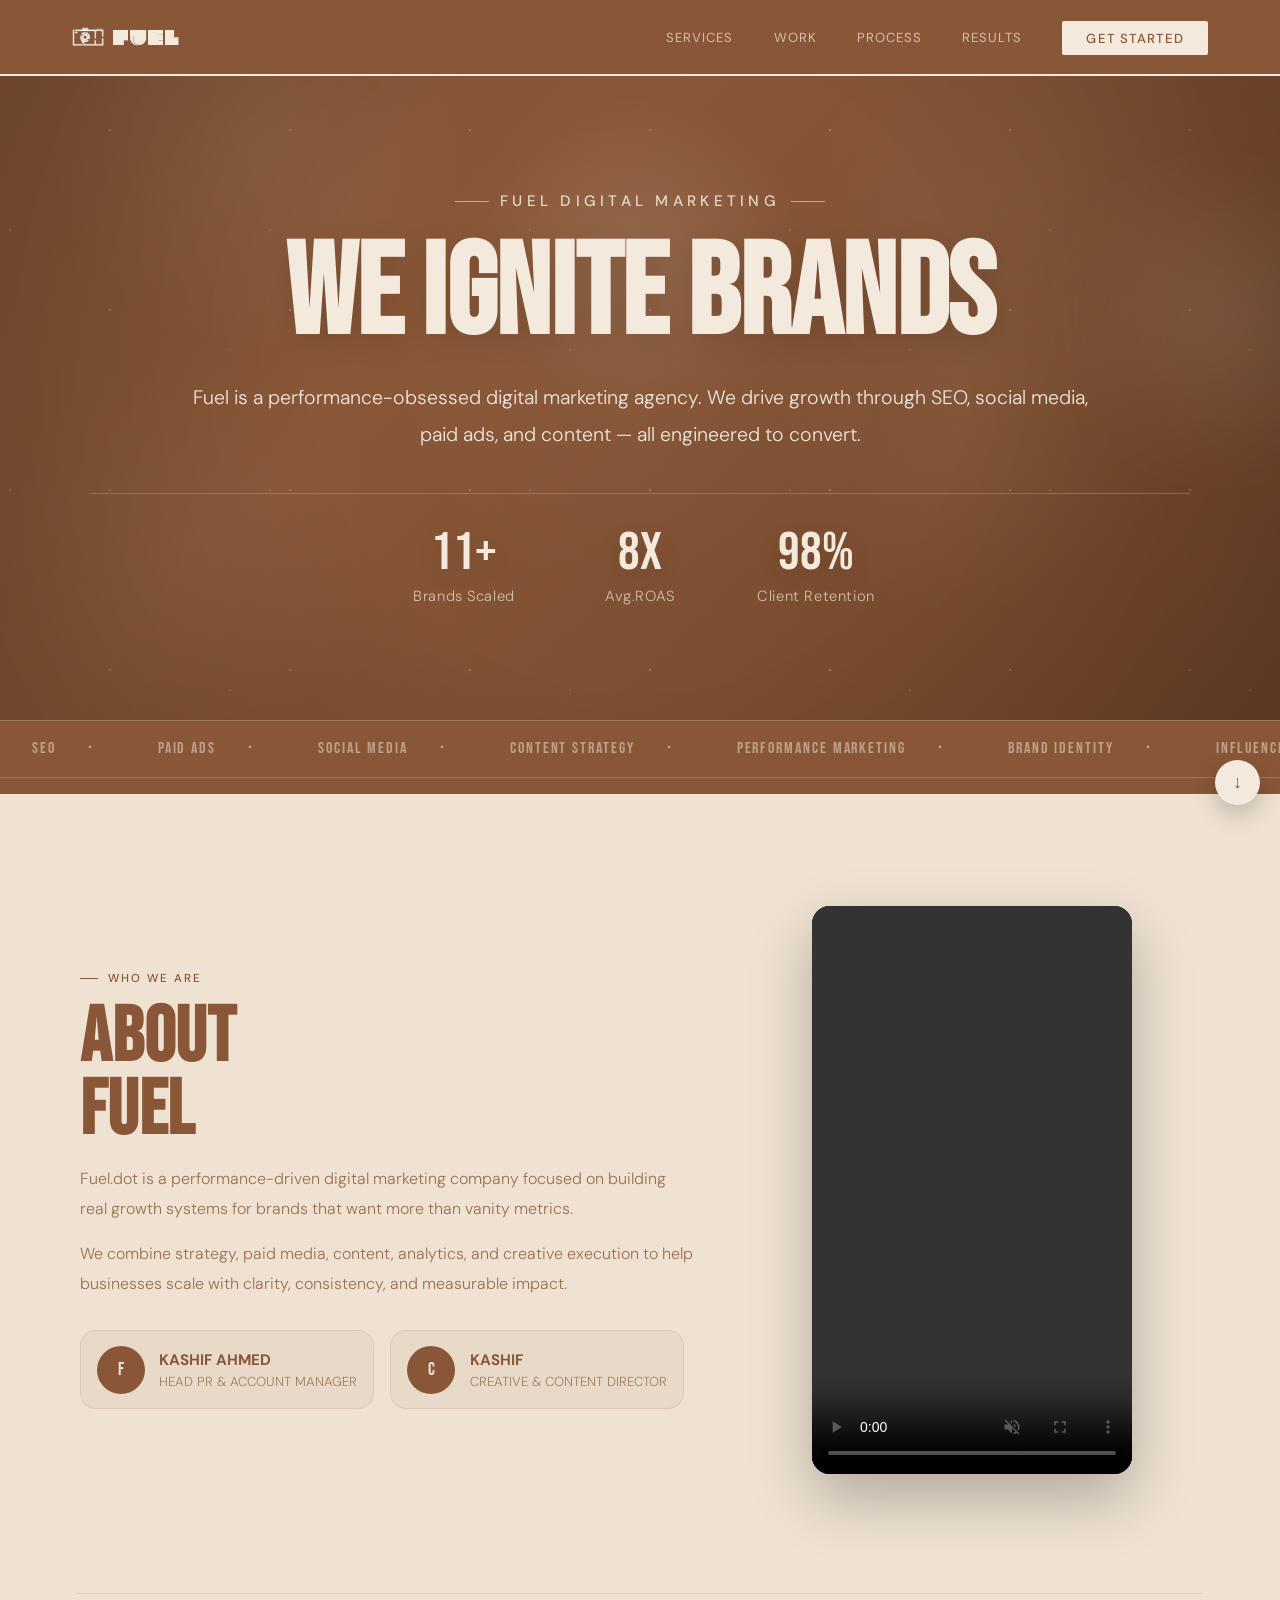
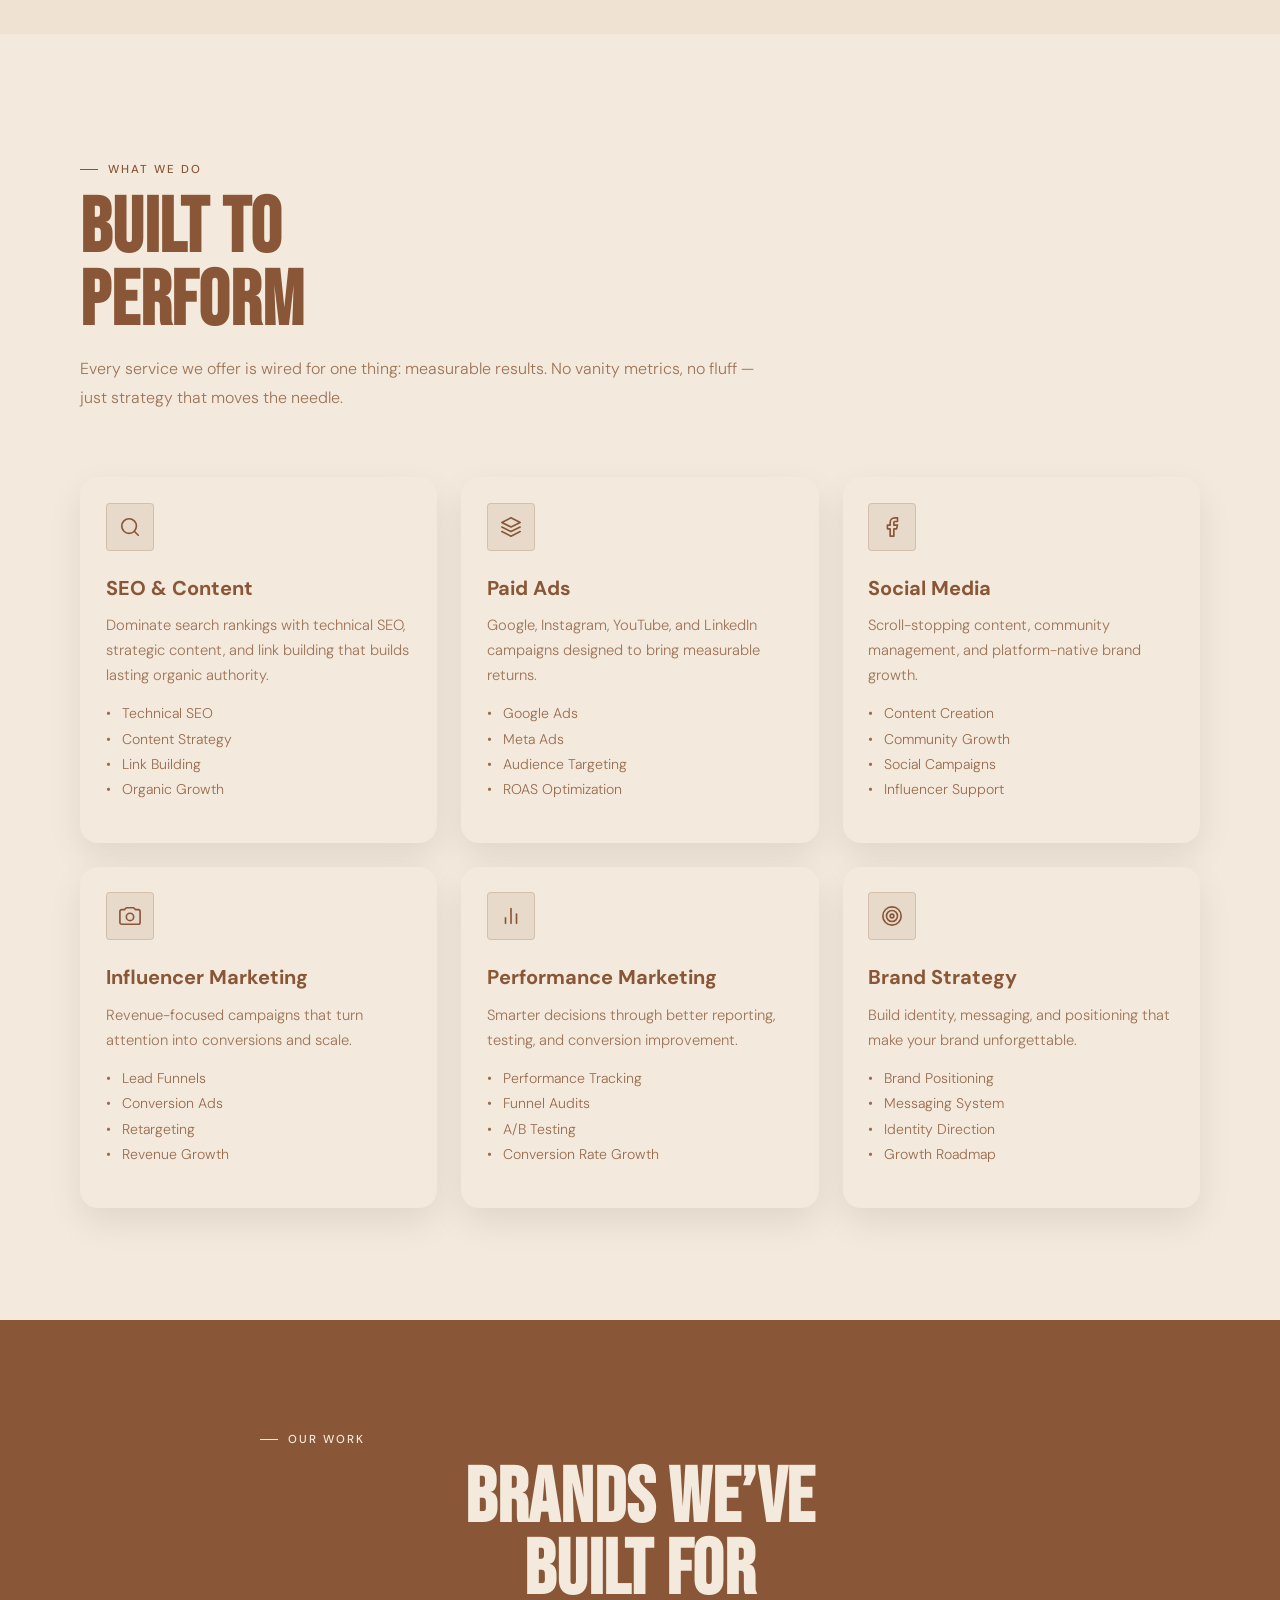
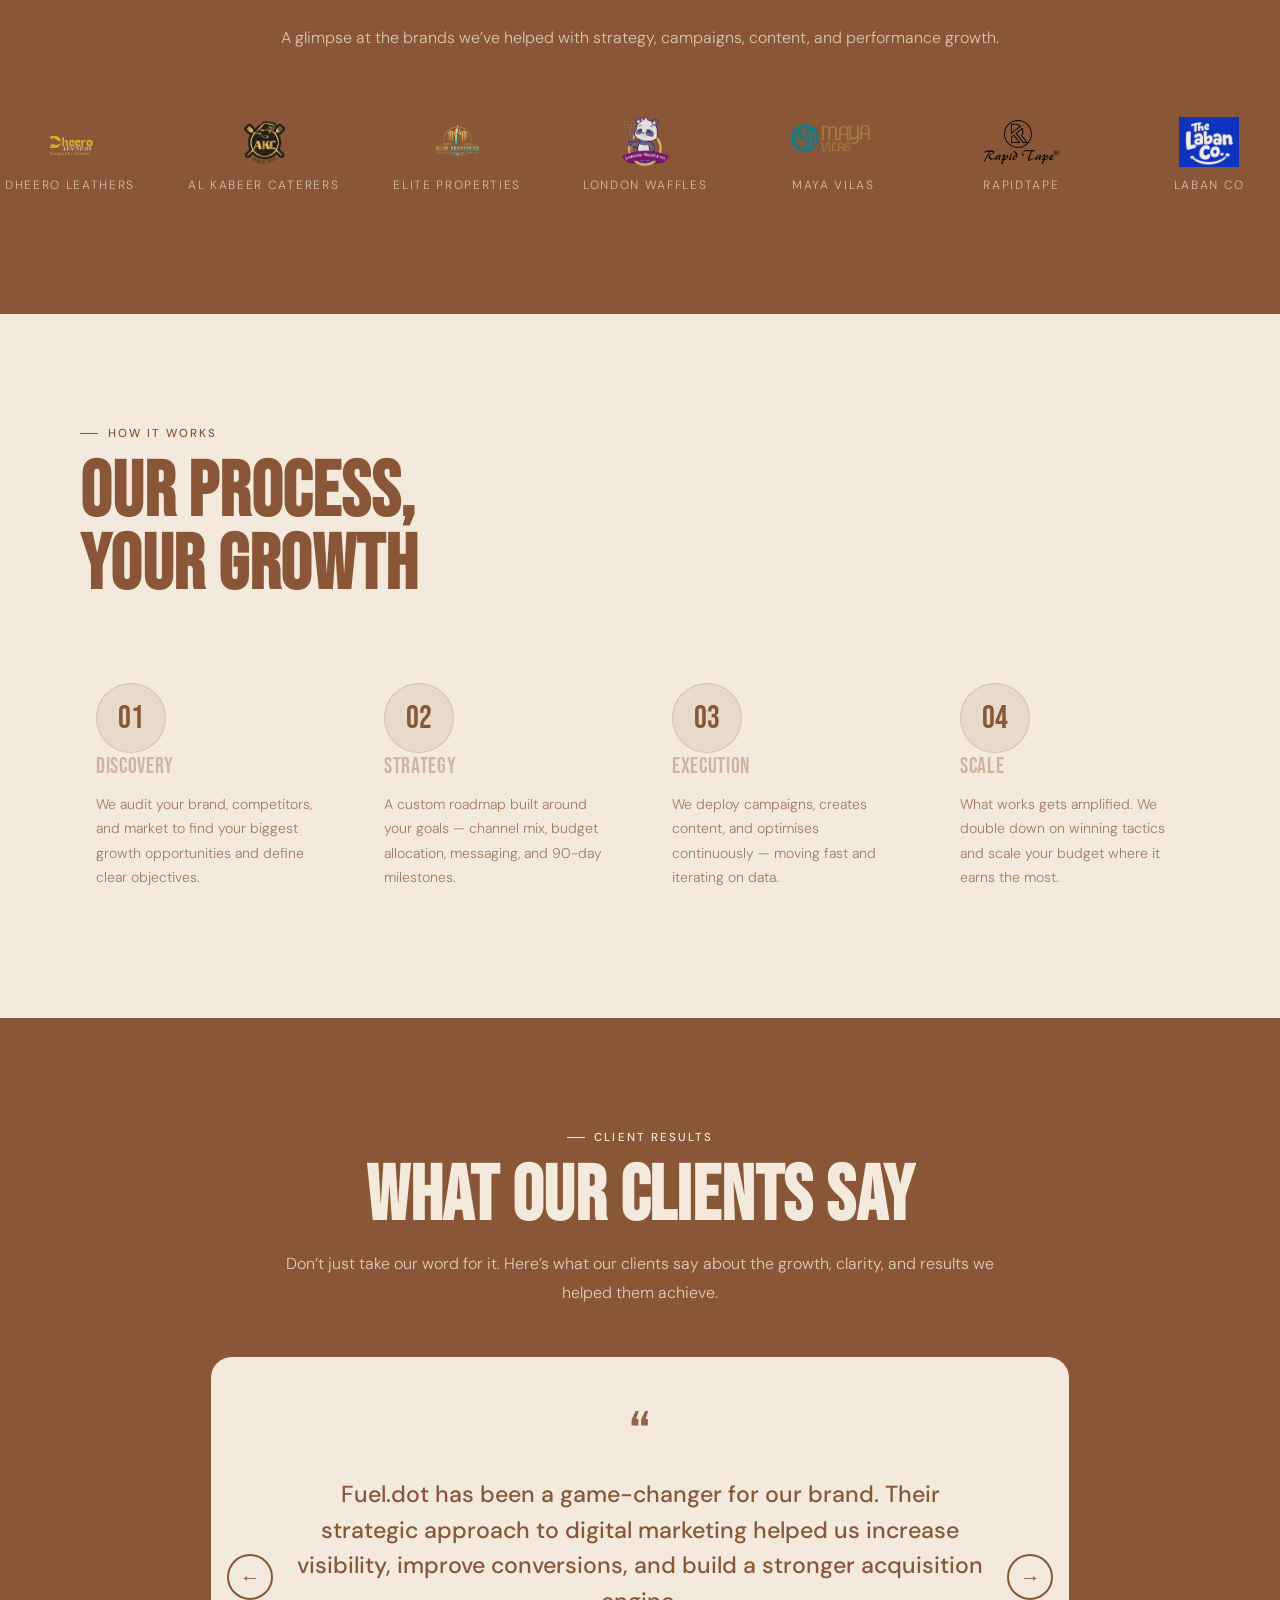
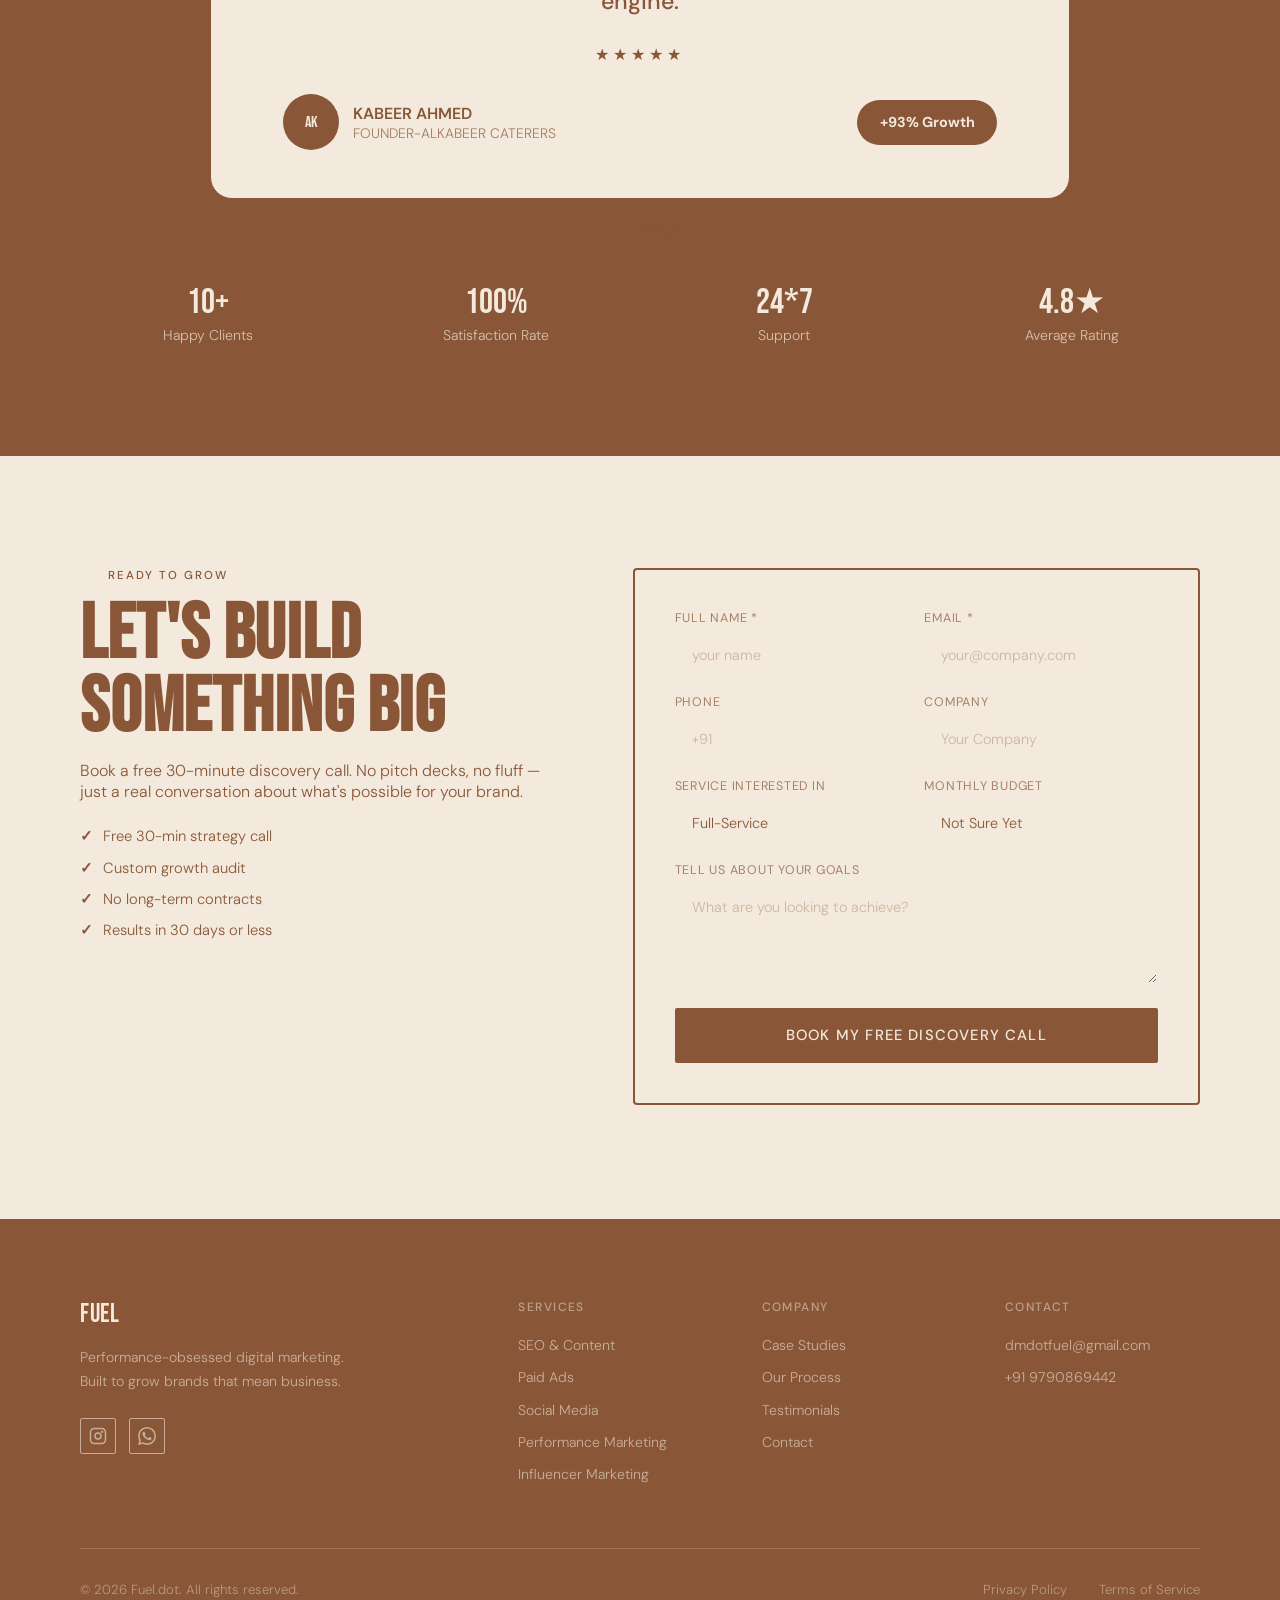
==== commit daa680c1: "Update statistics and founder roles in index.html" ====
--- a/index.html
+++ b/index.html
@@ -64,7 +64,7 @@
 
         <div class="hero-stats hero-stats-wide hero-reveal-delay-2">
           <div class="stat-item">
-            <div class="stat-num">10+</div>
+            <div class="stat-num">11+</div>
             <div class="stat-label">Brands Scaled</div>
           </div>
           <div class="stat-item">
@@ -149,15 +149,15 @@
                 <div class="founder-avatar">F</div>
                 <div class="founder-info">
                   <h4>KASHIF AHMED </h4>
-                  <p>HEAD PR & ACCOUNT PLANNER</p>
+                  <p>HEAD PR & ACCOUNT MANAGER</p>
                 </div>
               </div>
 
               <div class="founder-card">
                 <div class="founder-avatar">C</div>
                 <div class="founder-info">
-                  <h4>KASHIF A</h4>
-                  <p>HEAD CREATIVE DIRECTOR</p>
+                  <h4>KASHIF </h4>
+                  <p>CREATIVE & CONTENT DIRECTOR</p>
                 </div>
               </div>
             </div>
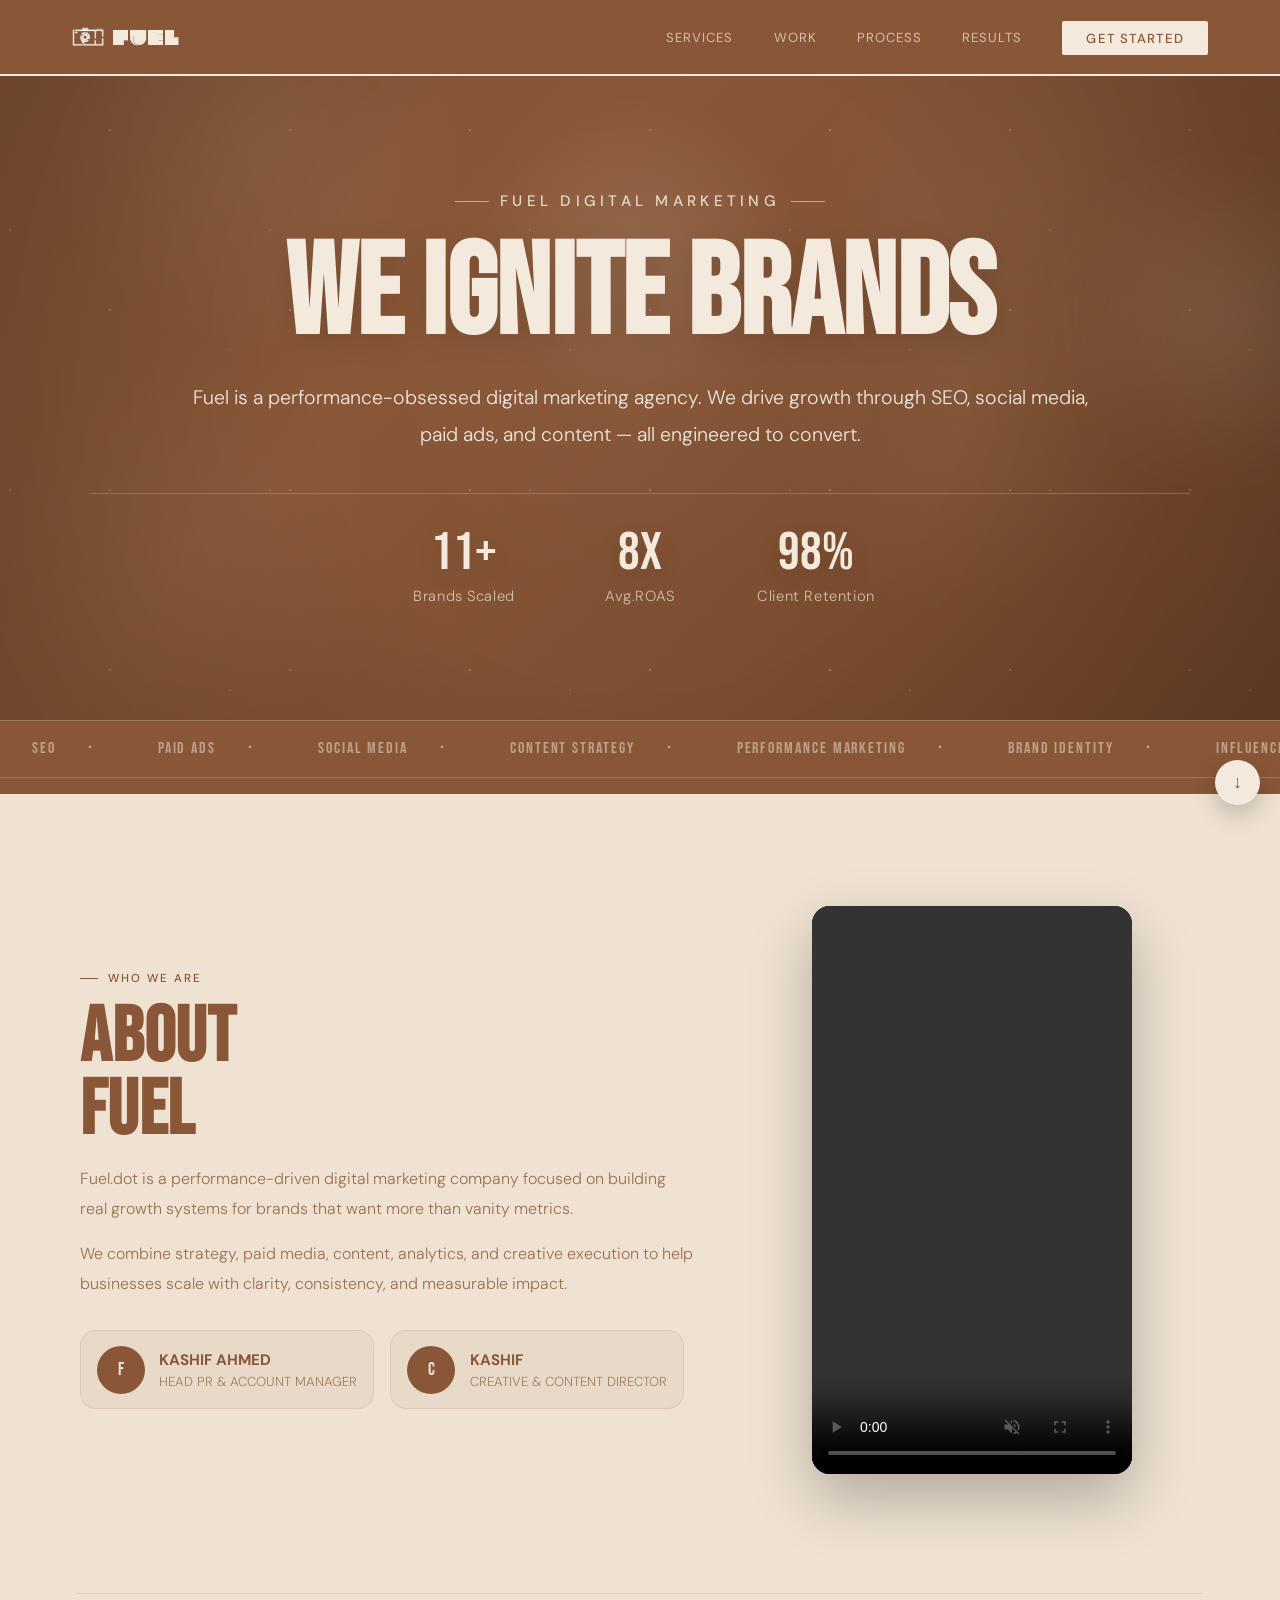
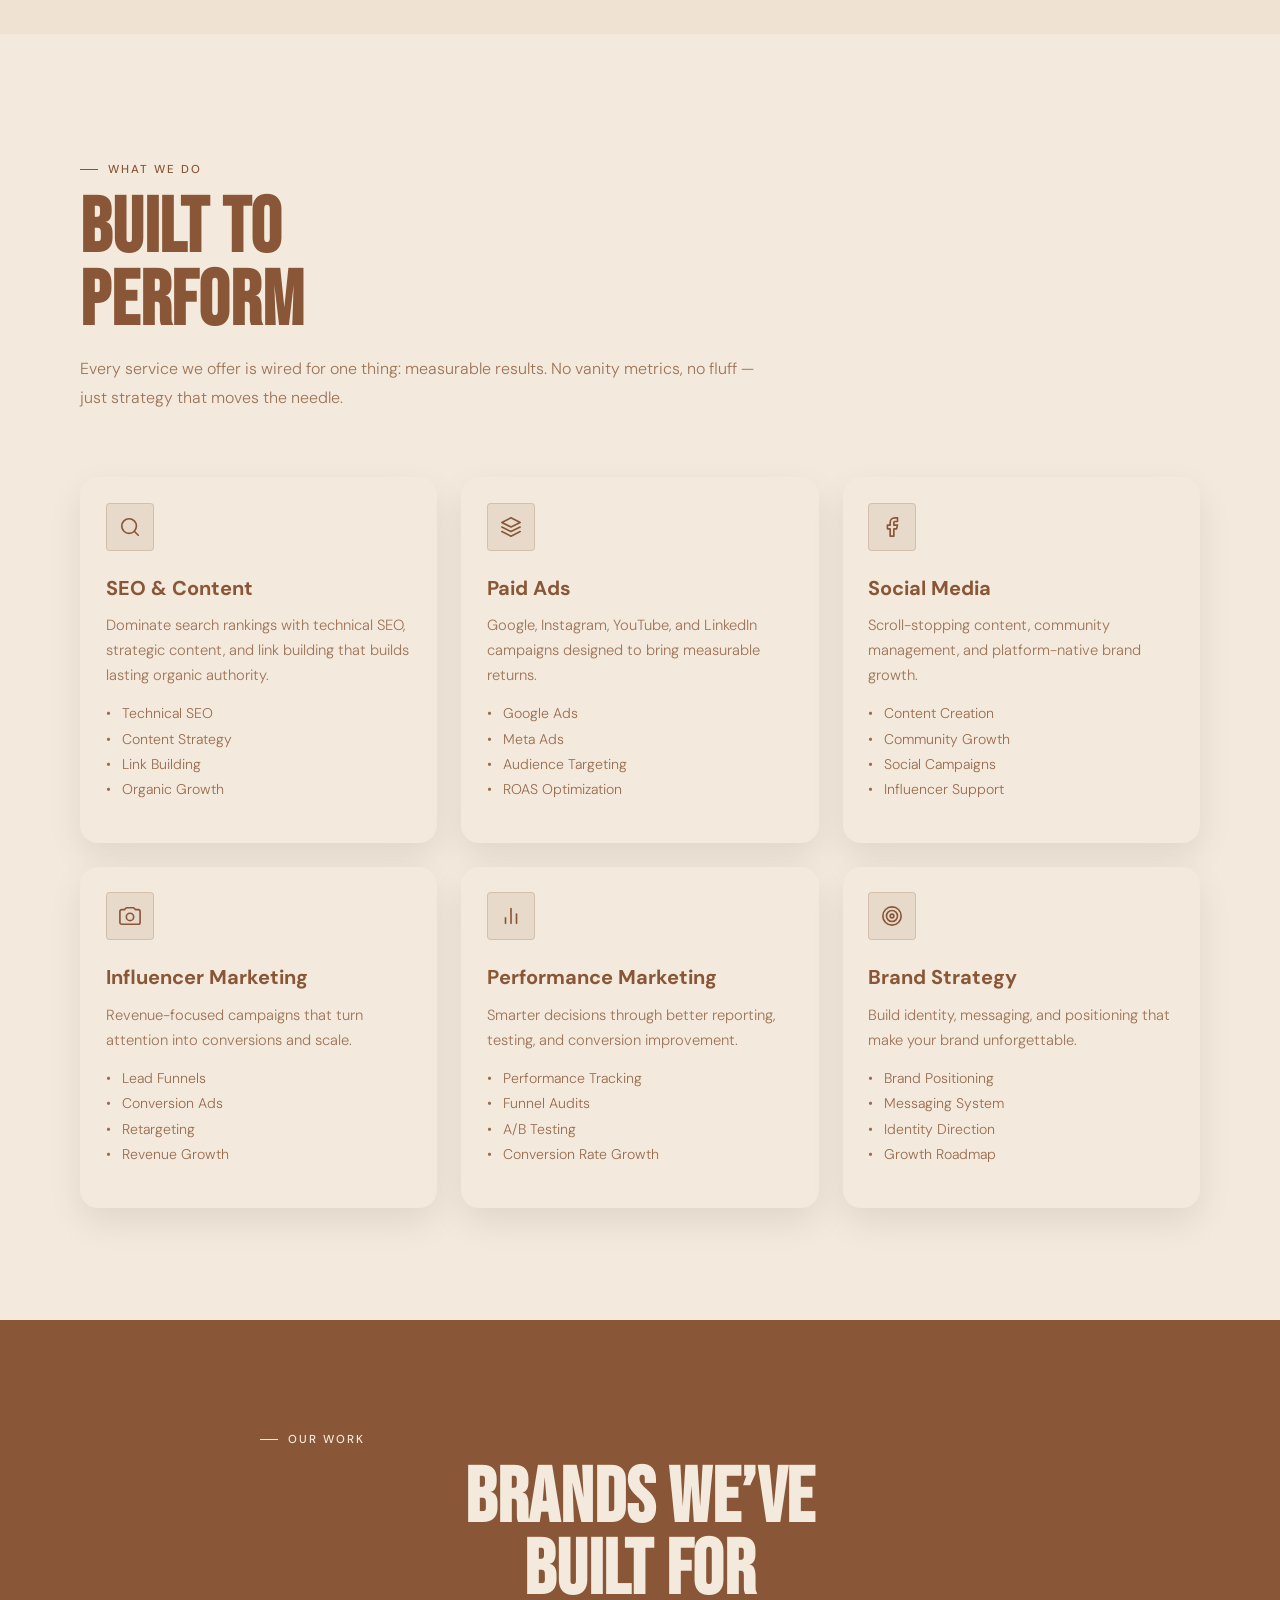
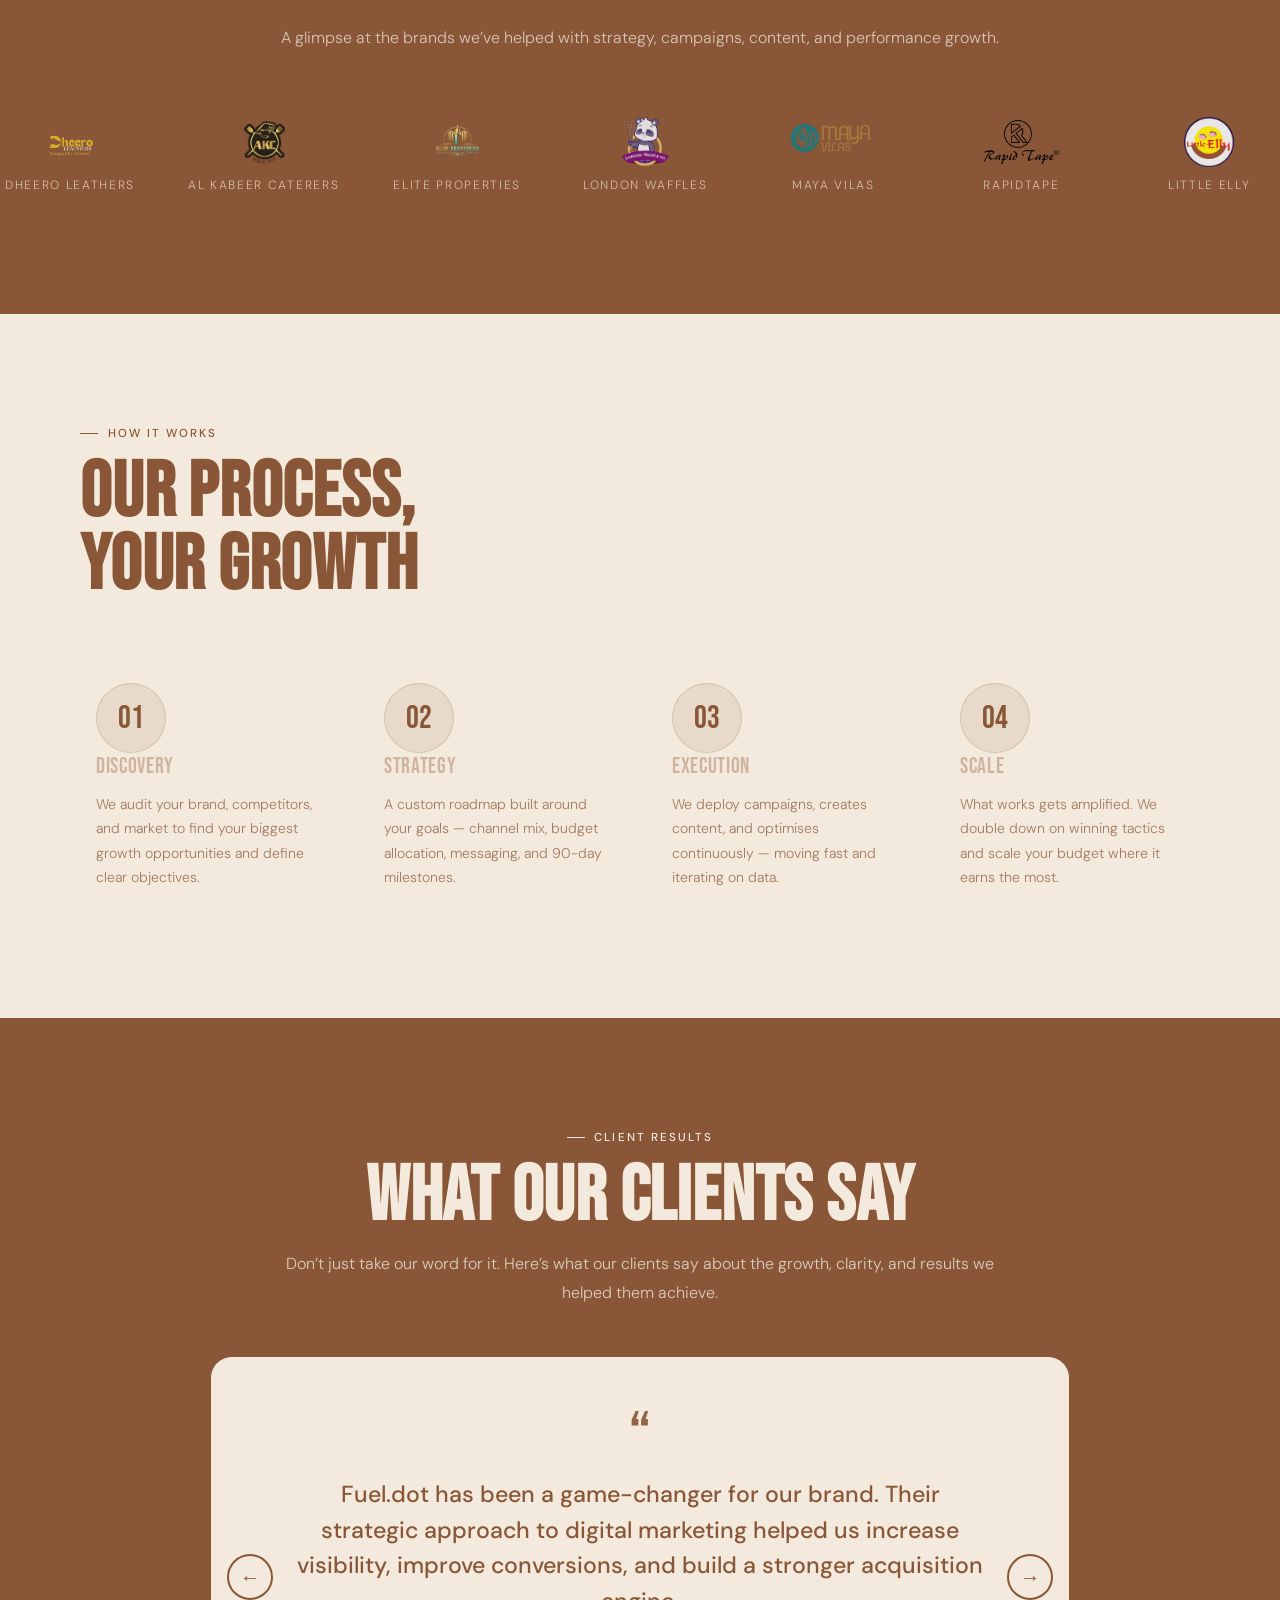
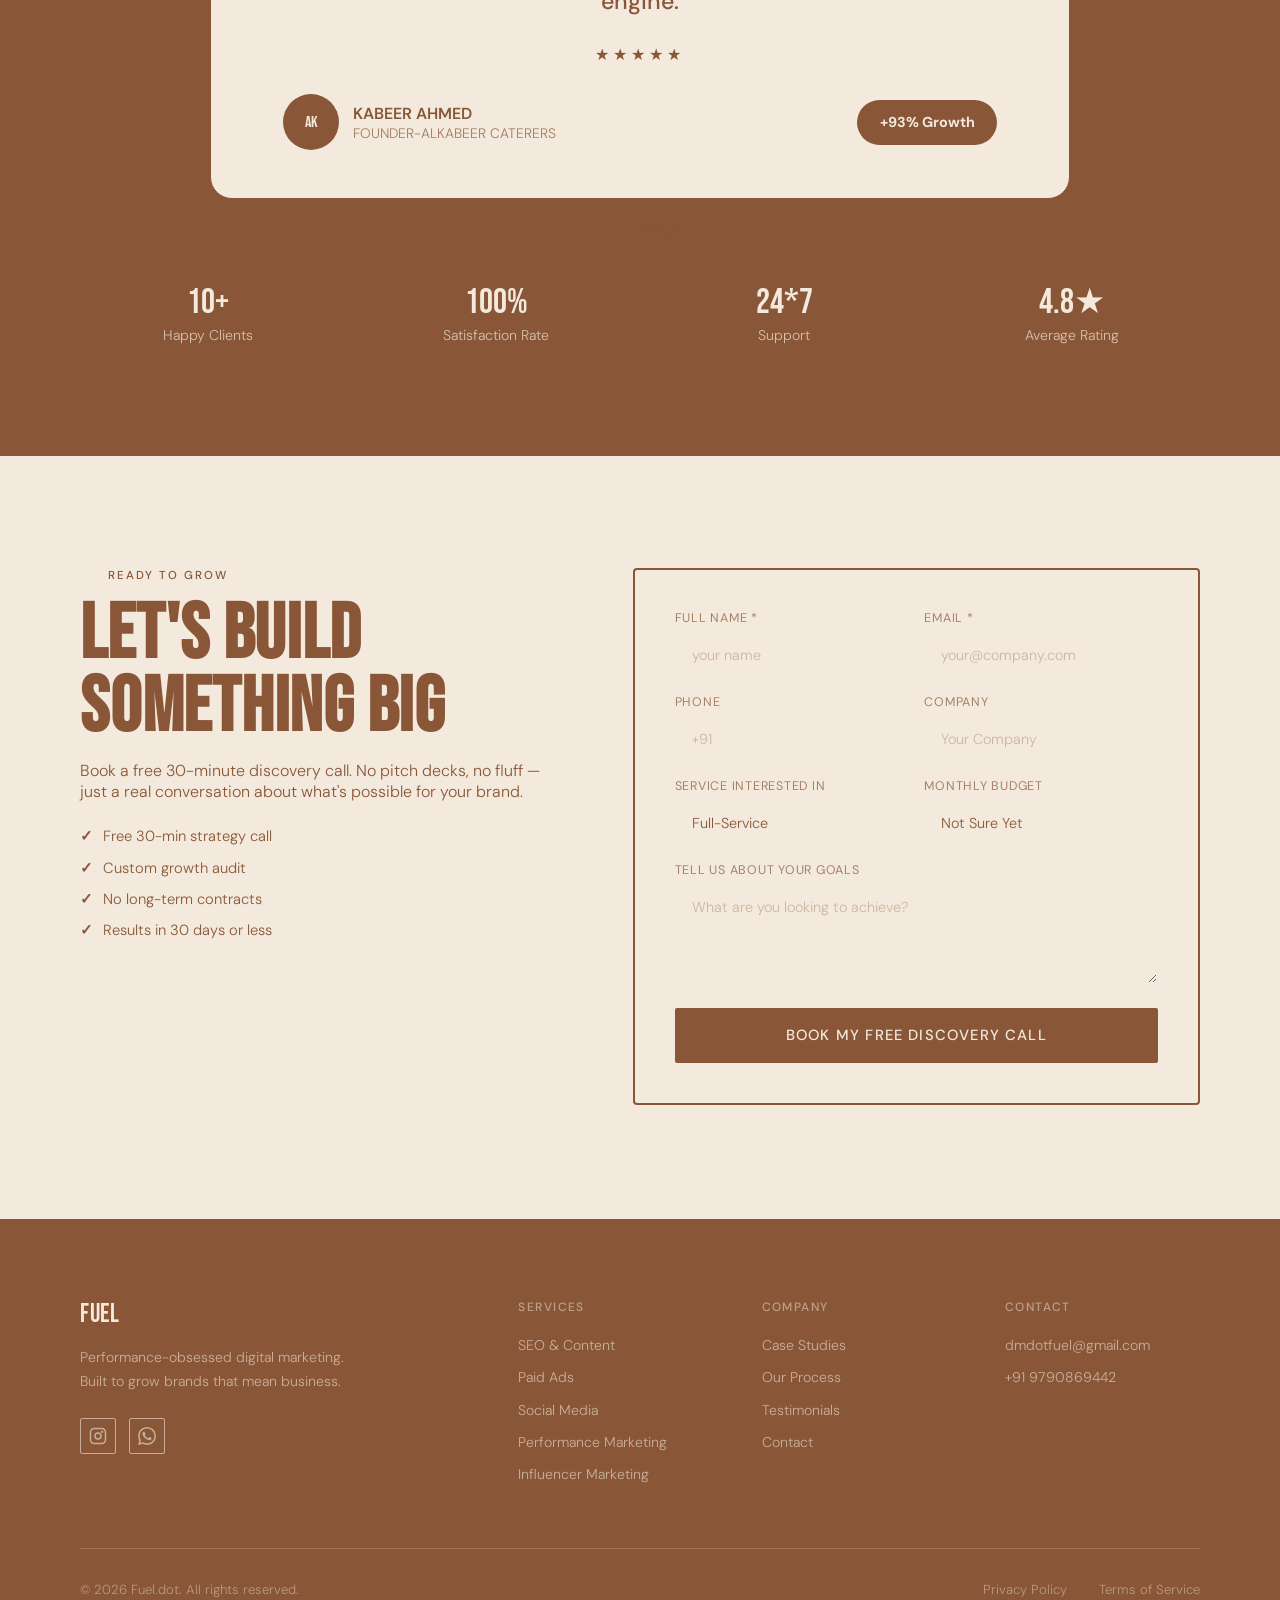
==== commit 85f60ad4: "Update logo images and names in index.html" ====
--- a/index.html
+++ b/index.html
@@ -338,22 +338,22 @@
     </div>
 
     <div class="logo-item">
-      <img src="Little Elly img.png"/>
+      <img src="Little elly.png"/>
+      <span>LITTLE ELLY</span>
+    </div>
+
+    <div class="logo-item">
+      <img src="Laban co.png"/>
       <span>LABAN CO</span>
     </div>
 
     <div class="logo-item">
-      <img src="Laban Img.jpg"/>
-      <span>LITTLE ELLY</span>
-    </div>
-
-    <div class="logo-item">
-      <img src="Stryx img.png"/>
+      <img src="Stryx.png"/>
       <span>Stryx</span>
     </div>
 
     <div class="logo-item">
-      <img src="Dhaanish img.png"/>
+      <img src="Dhaanish Chennai (1).png"/>
       <span>DHAANISH CHENNAI</span>
     </div>
 
@@ -419,22 +419,22 @@
     </div>
 
      <div class="logo-item">
-      <img src="Little Elly img.png"/>
-      <span>LABAN CO</span>
+      <img src="Little elly.png"/>
+      <span>LITTLE ELLY</span>
     </div>
 
      <div class="logo-item">
-      <img src="Laban Img.jpg"/>
-      <span>LITTLE ELLY</span>
+      <img src="Laban co.png"/>
+      <span>LABAN Co</span>
     </div>
 
      <div class="logo-item">
-      <img src="Stryx img.png"/>
+      <img src="Stryx.png"/>
       <span>Stryx</span>
     </div>
 
     <div class="logo-item">
-      <img src="Dhaanish img.png"/>
+      <img src="Dhaanish Chennai (1).png"/>
       <span>DHAANISH CHENNAI</span>
       <div>
   </div>
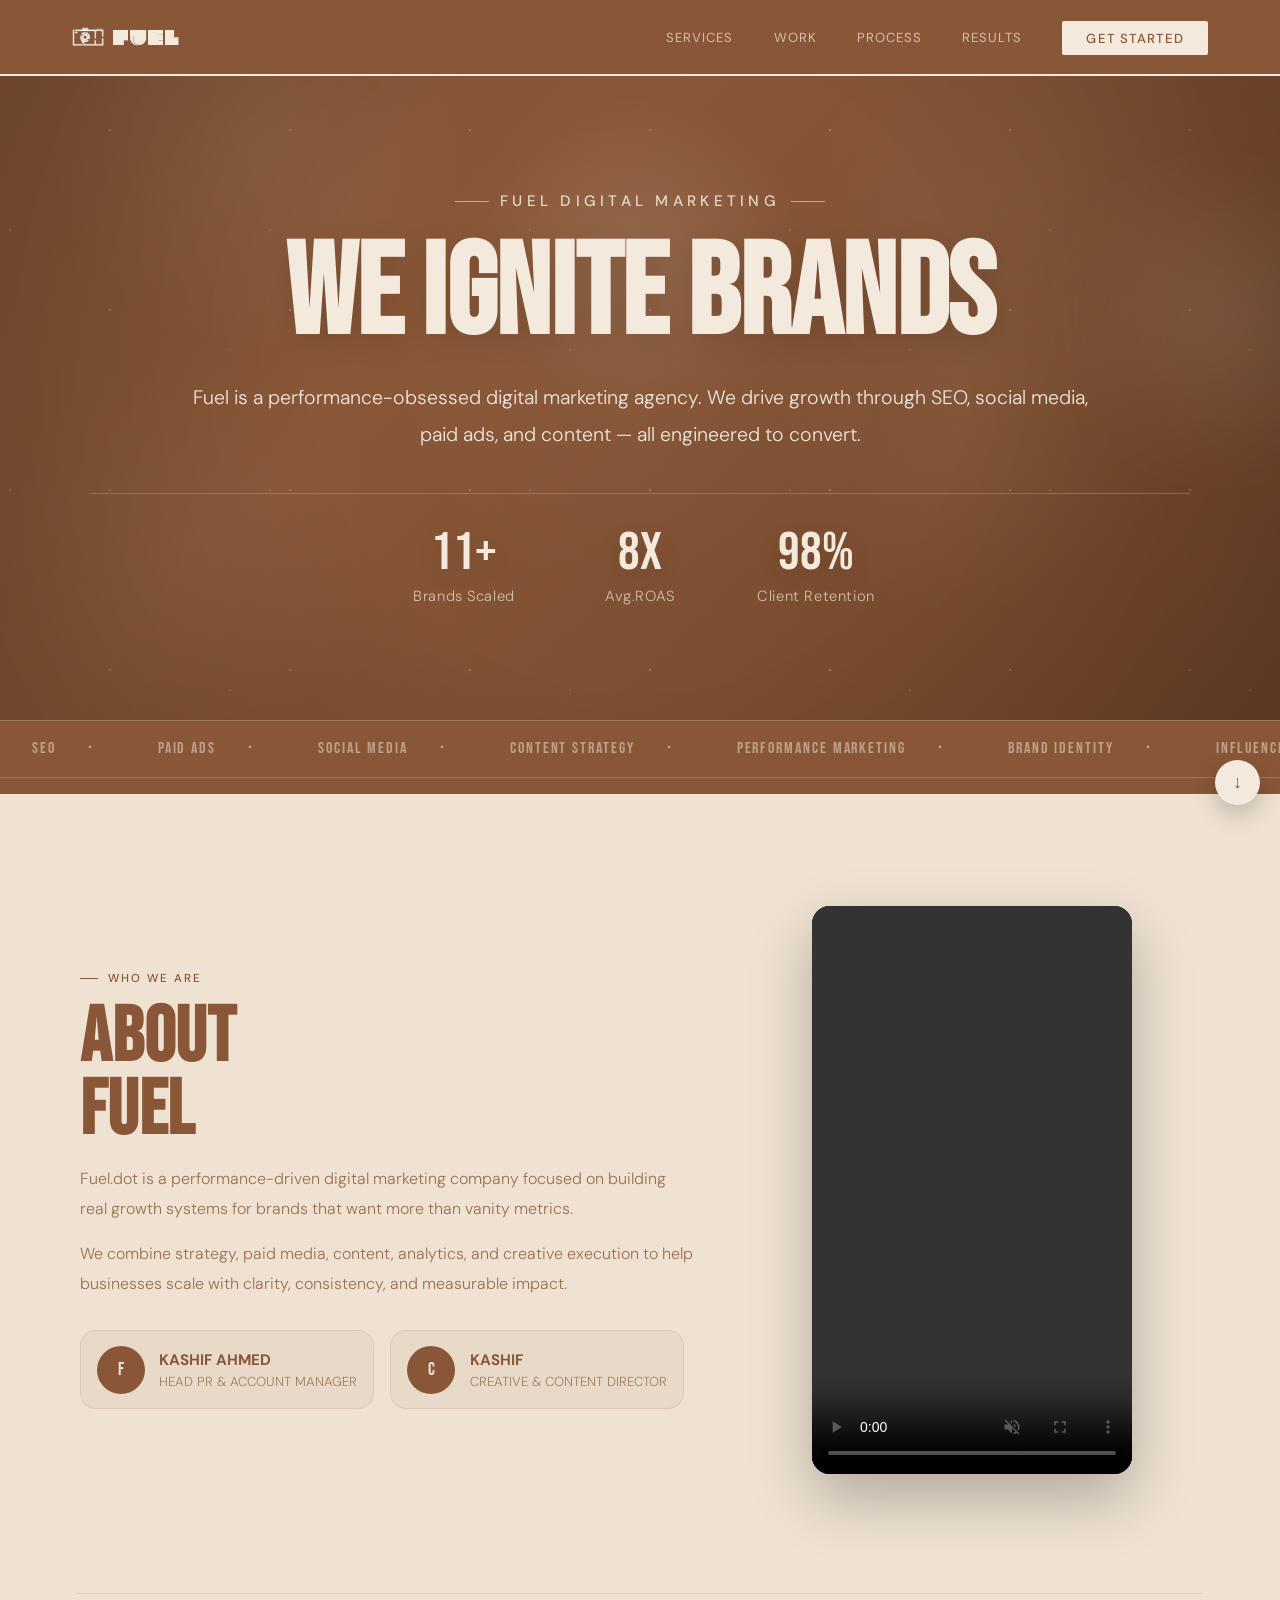
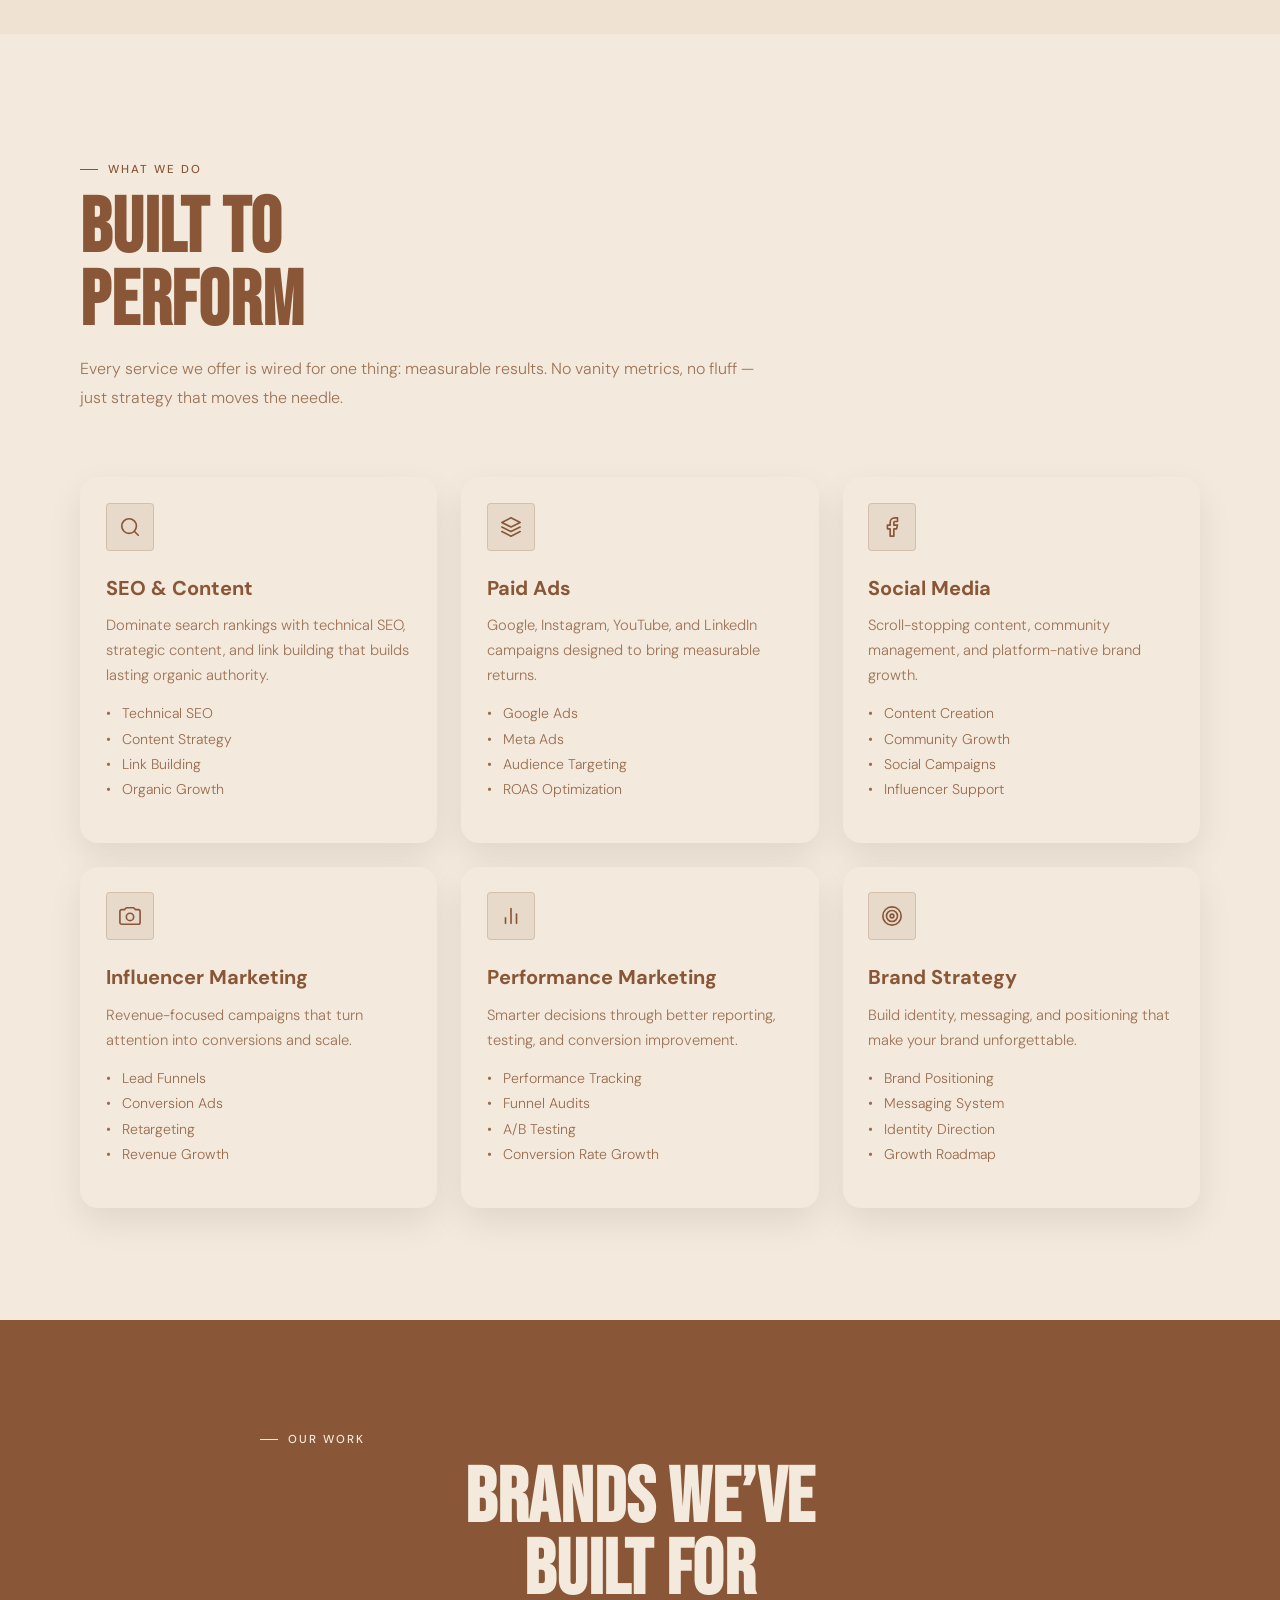
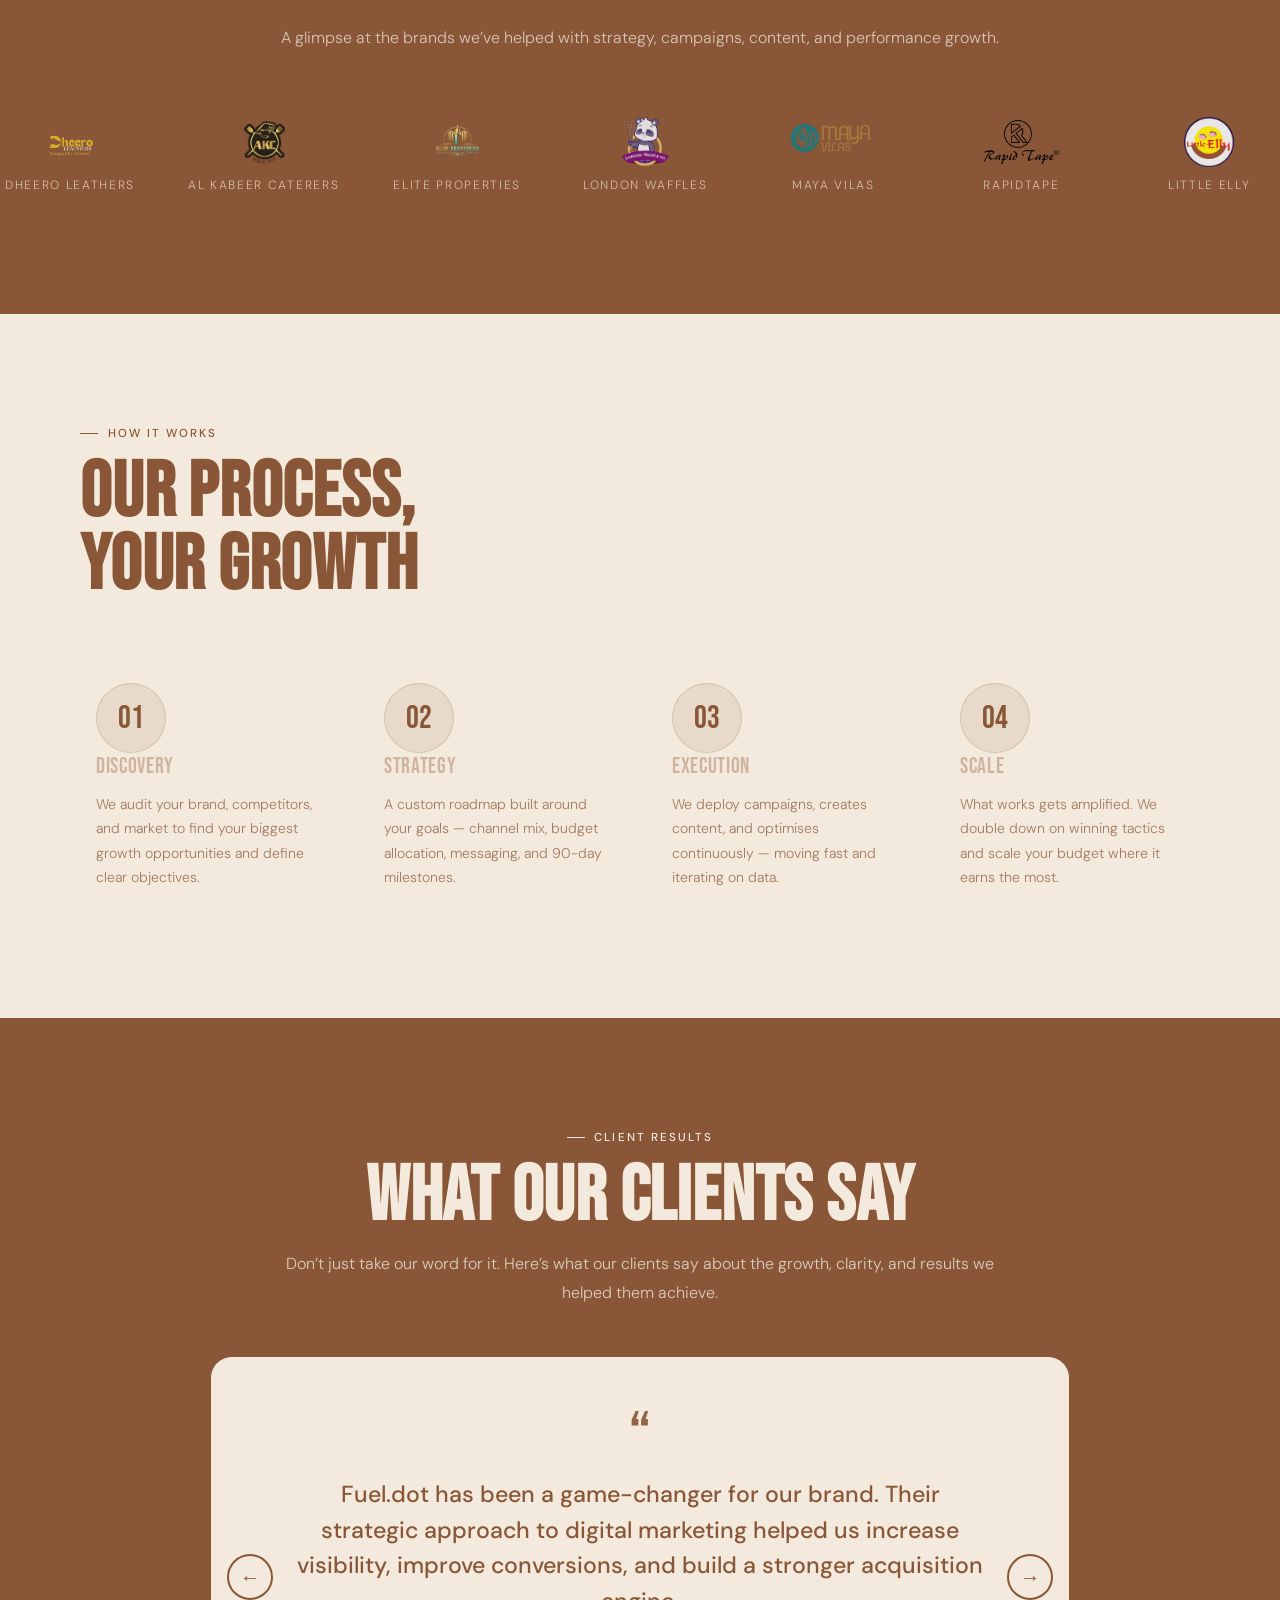
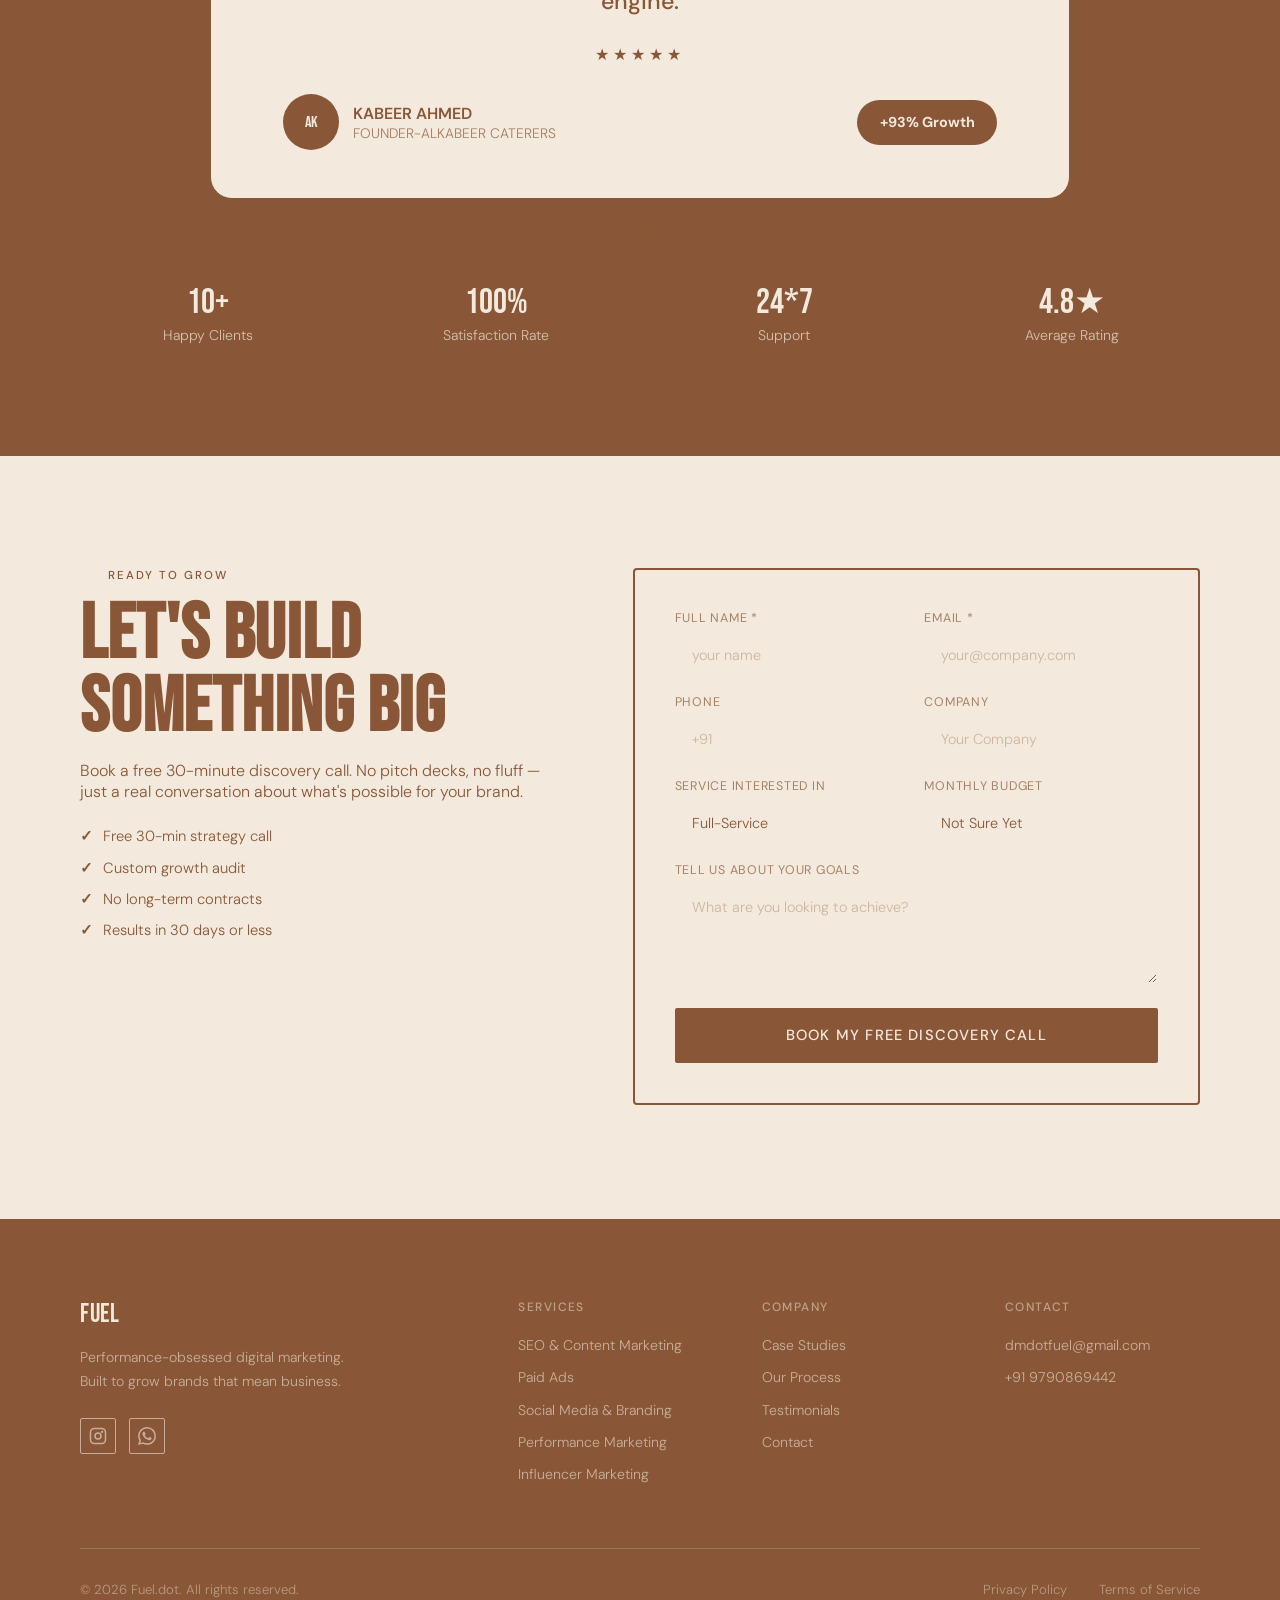
==== commit c798c577: "Update testimonials and footer service links" ====
--- a/index.html
+++ b/index.html
@@ -534,7 +534,7 @@
             <div class="testimonial-slide">
               <div class="quote-mark">“</div>
               <p class="featured-testimonial-text">
-                The SEO and content strategy from Fuel.dot transformed our
+                The content strategy from Fuel transformed our
                 digital presence. We went from almost invisible online to
                 ranking for valuable industry keywords that now bring us
                 qualified leads.
@@ -560,7 +560,7 @@
             <div class="testimonial-slide">
               <div class="quote-mark">“</div>
               <p class="featured-testimonial-text">
-                We were skeptical at first, but Fuel.dot became an extension of
+                We were skeptical at first, but Fuel became an extension of
                 our internal team. Their social media and creative direction
                 helped us build strong momentum and measurable brand growth.
               </p>
@@ -780,9 +780,9 @@
           <div class="footer-links-group">
             <h4>Services</h4>
             <ul>
-              <li><a href="#services">SEO & Content</a></li>
+              <li><a href="#services">SEO & Content Marketing</a></li>
               <li><a href="#services">Paid Ads</a></li>
-              <li><a href="#services">Social Media</a></li>
+              <li><a href="#services">Social Media & Branding</a></li>
               <li><a href="#services">Performance Marketing</a></li>
               <li><a href="#services">Influencer Marketing</a></li>
             </ul>
